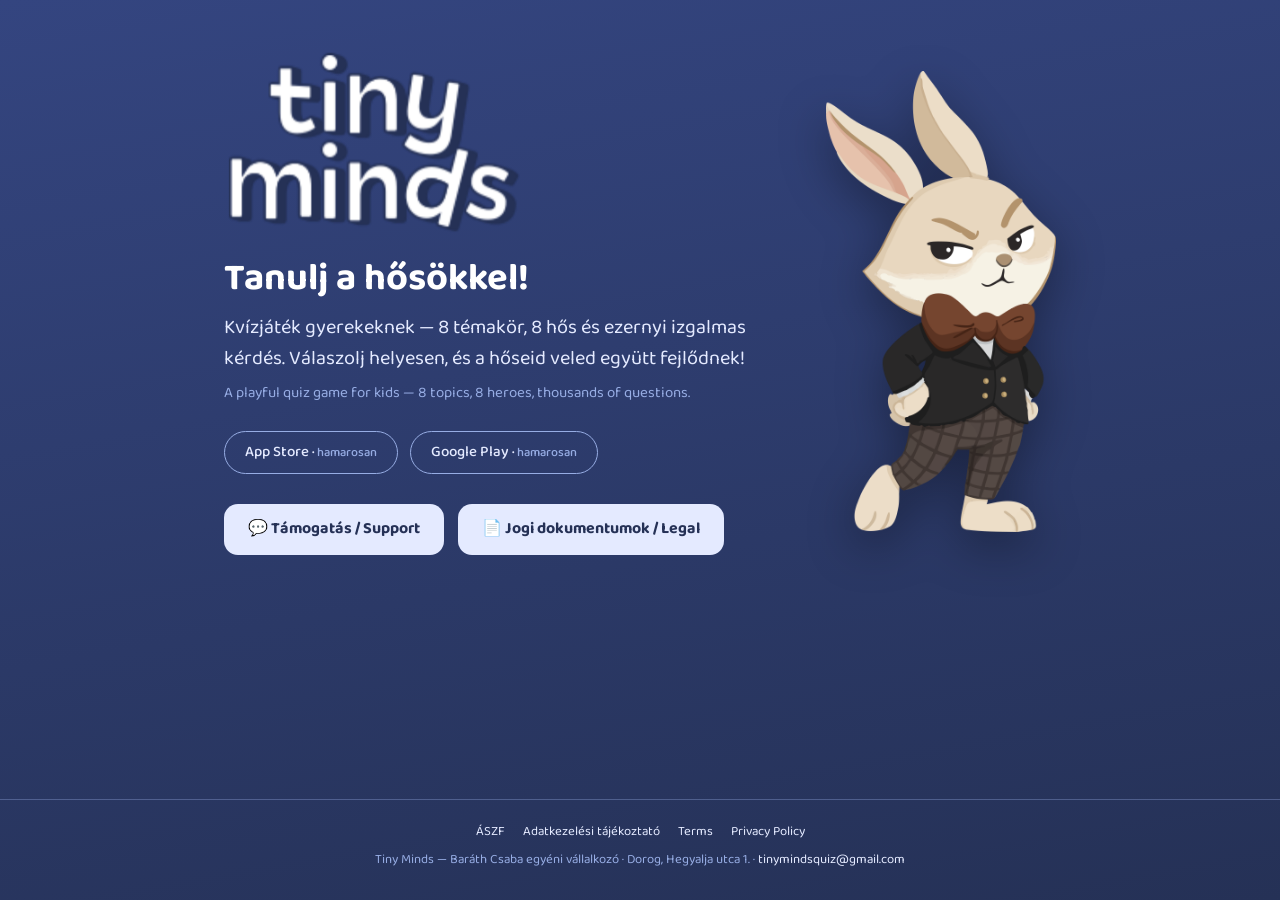
==== index.html @ 61d4f0d3 "TinyMinds public site: landing, legal documents, support page Static site for tinyminds.hu, moved ou" ====
<!DOCTYPE html>
<html lang="hu">
  <head>
    <meta charset="utf-8" />
    <meta name="viewport" content="width=device-width, initial-scale=1" />
    <title>TinyMinds Quiz — Tanulj a hősökkel!</title>
    <meta
      name="description"
      content="TinyMinds: kvízjáték gyerekeknek — 8 témakör, 8 hős, ezernyi kérdés. Hamarosan az App Store-ban és a Google Play-en."
    />
    <meta property="og:title" content="TinyMinds Quiz" />
    <meta
      property="og:description"
      content="Kvízjáték gyerekeknek — 8 témakör, 8 hős, ezernyi kérdés. Hamarosan az App Store-ban és a Google Play-en."
    />
    <meta property="og:image" content="https://tinyminds.hu/assets/hopps.png" />
    <meta property="og:url" content="https://tinyminds.hu/" />
    <link rel="icon" type="image/png" href="/assets/hopps.png" />
    <link rel="apple-touch-icon" href="/assets/hopps.png" />
    <link rel="preconnect" href="https://fonts.googleapis.com" />
    <link rel="preconnect" href="https://fonts.gstatic.com" crossorigin />
    <link
      href="https://fonts.googleapis.com/css2?family=Baloo+2:wght@500;700&display=swap"
      rel="stylesheet"
    />
    <style>
      :root {
        --navy: #344580;
        --navy-deep: #253156;
        --blue: #6189ce;
        --blue-light: #97ade4;
        --card: #e4eaff;
        --green: #4caf50;
      }
      * {
        box-sizing: border-box;
      }
      body {
        margin: 0;
        min-height: 100vh;
        background: linear-gradient(170deg, var(--navy) 0%, var(--navy-deep) 100%);
        color: #fff;
        font-family:
          'Baloo 2',
          -apple-system,
          BlinkMacSystemFont,
          'Segoe UI',
          Roboto,
          Arial,
          sans-serif;
        line-height: 1.55;
        display: flex;
        flex-direction: column;
      }
      main {
        flex: 1;
        width: 100%;
        max-width: 880px;
        margin: 0 auto;
        padding: 48px 24px 32px;
      }
      .hero {
        display: flex;
        align-items: center;
        gap: 32px;
      }
      .hero-text {
        flex: 1;
        min-width: 0;
      }
      .logo {
        width: min(300px, 70vw);
        height: auto;
        display: block;
        margin-bottom: 20px;
      }
      h1 {
        margin: 0 0 10px;
        font-size: clamp(26px, 4.5vw, 38px);
        font-weight: 700;
        line-height: 1.2;
      }
      .lead {
        margin: 0 0 8px;
        font-size: clamp(17px, 2.4vw, 20px);
        color: var(--card);
      }
      .lead-en {
        margin: 0 0 26px;
        font-size: 15px;
        color: var(--blue-light);
      }
      .badges {
        display: flex;
        flex-wrap: wrap;
        gap: 12px;
        margin-bottom: 30px;
      }
      .badge {
        border: 1.5px solid var(--blue-light);
        border-radius: 999px;
        padding: 9px 20px;
        font-size: 15px;
        font-weight: 500;
        color: var(--card);
        white-space: nowrap;
      }
      .badge small {
        color: var(--blue-light);
        font-weight: 500;
      }
      .links {
        display: flex;
        flex-wrap: wrap;
        gap: 14px;
      }
      .links a {
        background: var(--card);
        color: var(--navy-deep);
        text-decoration: none;
        font-weight: 700;
        font-size: 16px;
        padding: 13px 24px;
        border-radius: 14px;
        transition: transform 0.12s ease;
      }
      .links a:hover {
        transform: translateY(-2px);
      }
      .hero-figure {
        flex: 0 0 auto;
        width: min(230px, 32vw);
      }
      .hero-figure img {
        width: 100%;
        height: auto;
        display: block;
        filter: drop-shadow(0 14px 24px rgba(0, 0, 0, 0.35));
      }
      footer {
        border-top: 1px solid rgba(151, 173, 228, 0.35);
        padding: 22px 24px 30px;
        text-align: center;
        font-size: 13px;
        color: var(--blue-light);
      }
      footer nav {
        margin-bottom: 8px;
        display: flex;
        flex-wrap: wrap;
        justify-content: center;
        gap: 6px 18px;
      }
      footer a {
        color: var(--card);
        text-decoration: none;
      }
      footer a:hover {
        text-decoration: underline;
      }
      @media (max-width: 620px) {
        .hero {
          flex-direction: column-reverse;
          text-align: center;
        }
        .logo {
          margin-inline: auto;
        }
        .badges,
        .links {
          justify-content: center;
        }
        .hero-figure {
          width: 150px;
        }
      }
    </style>
  </head>
  <body>
    <main>
      <div class="hero">
        <div class="hero-text">
          <img class="logo" src="/assets/logo.png" alt="Tiny Minds" />
          <h1>Tanulj a hősökkel!</h1>
          <p class="lead">
            Kvízjáték gyerekeknek — 8 témakör, 8 hős és ezernyi izgalmas kérdés.
            Válaszolj helyesen, és a hőseid veled együtt fejlődnek!
          </p>
          <p class="lead-en">
            A playful quiz game for kids — 8 topics, 8 heroes, thousands of
            questions.
          </p>
          <div class="badges">
            <span class="badge">App Store · <small>hamarosan</small></span>
            <span class="badge">Google Play · <small>hamarosan</small></span>
          </div>
          <div class="links">
            <a href="/support">💬 Támogatás / Support</a>
            <a href="/legal">📄 Jogi dokumentumok / Legal</a>
          </div>
        </div>
        <div class="hero-figure">
          <img src="/assets/lord-hopps.png" alt="Lord Hopps, a történelem hőse" />
        </div>
      </div>
    </main>
    <footer>
      <nav>
        <a href="/hu/aszf">ÁSZF</a>
        <a href="/hu/adatkezelesi-tajekoztato">Adatkezelési tájékoztató</a>
        <a href="/en/terms-and-conditions">Terms</a>
        <a href="/en/privacy-policy">Privacy Policy</a>
      </nav>
      Tiny Minds — Baráth Csaba egyéni vállalkozó · Dorog, Hegyalja utca 1. ·
      <a href="mailto:tinymindsquiz@gmail.com">tinymindsquiz@gmail.com</a>
    </footer>
  </body>
</html>
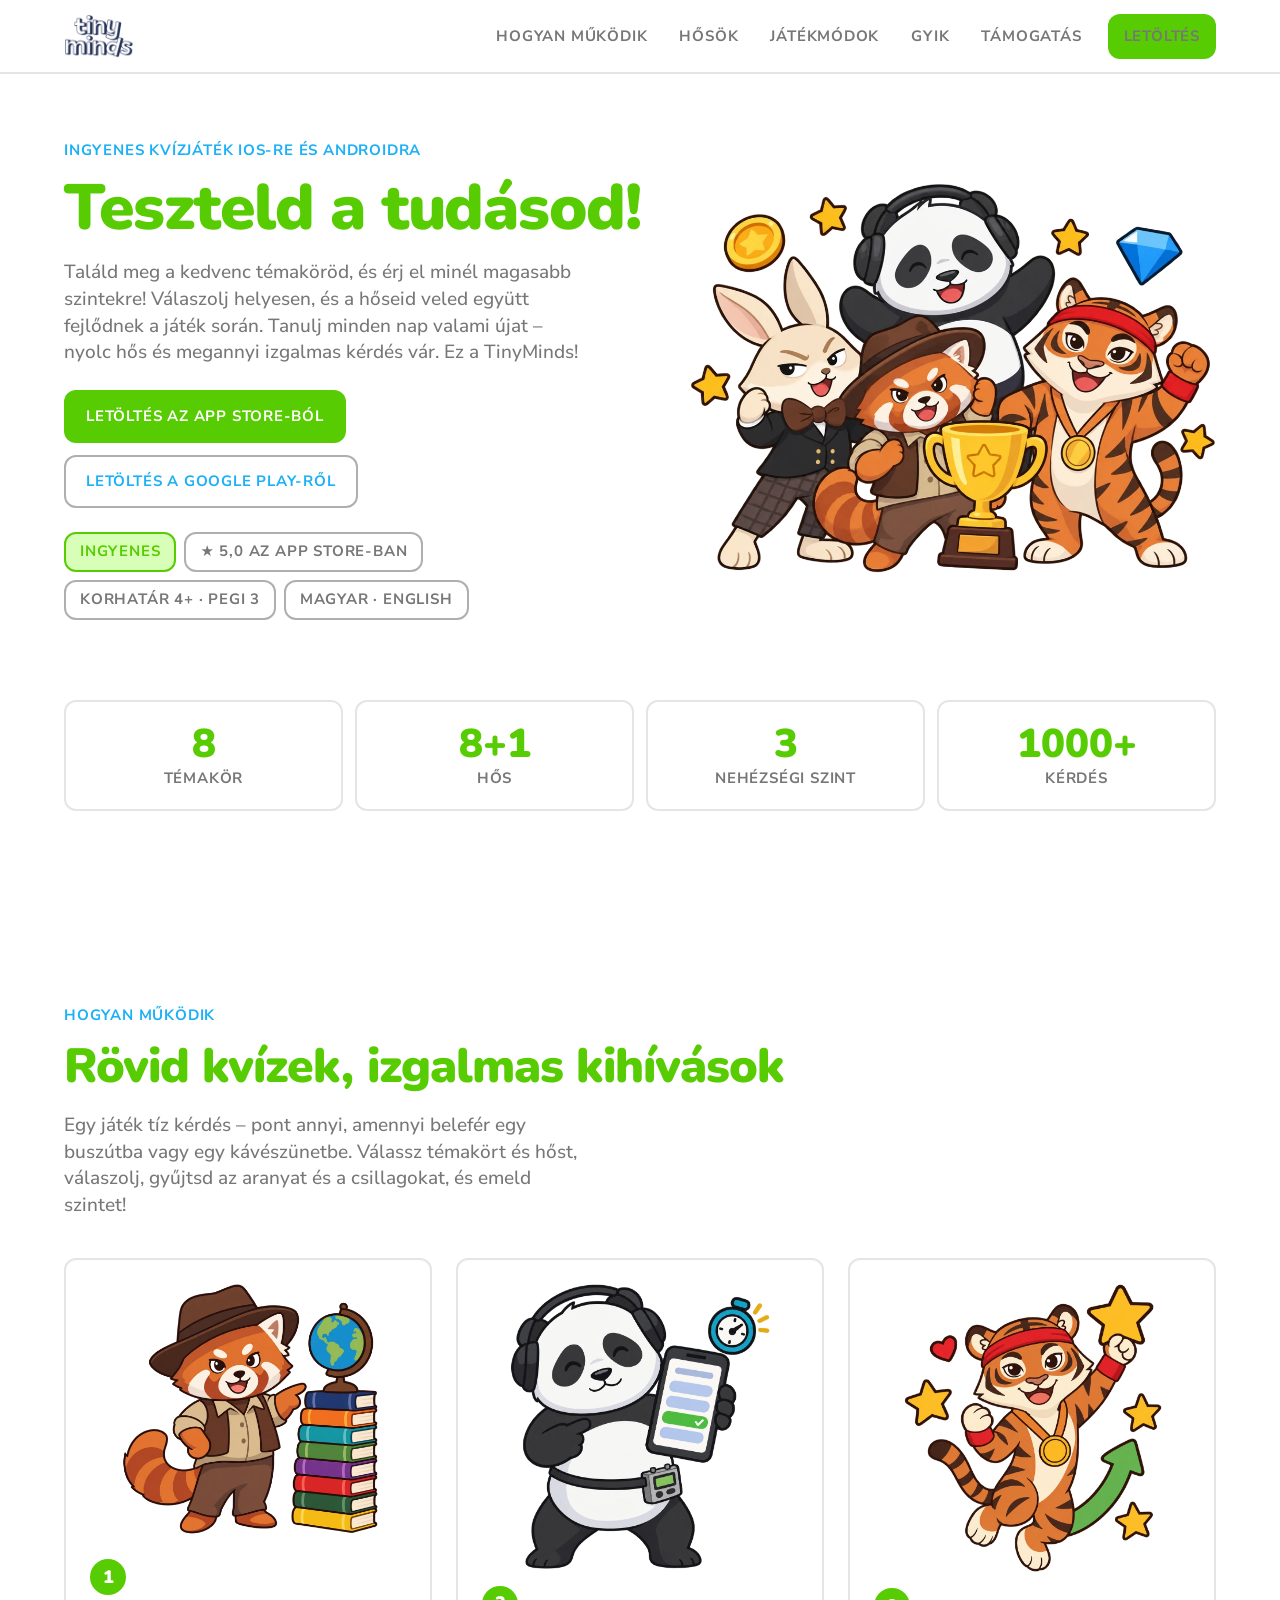
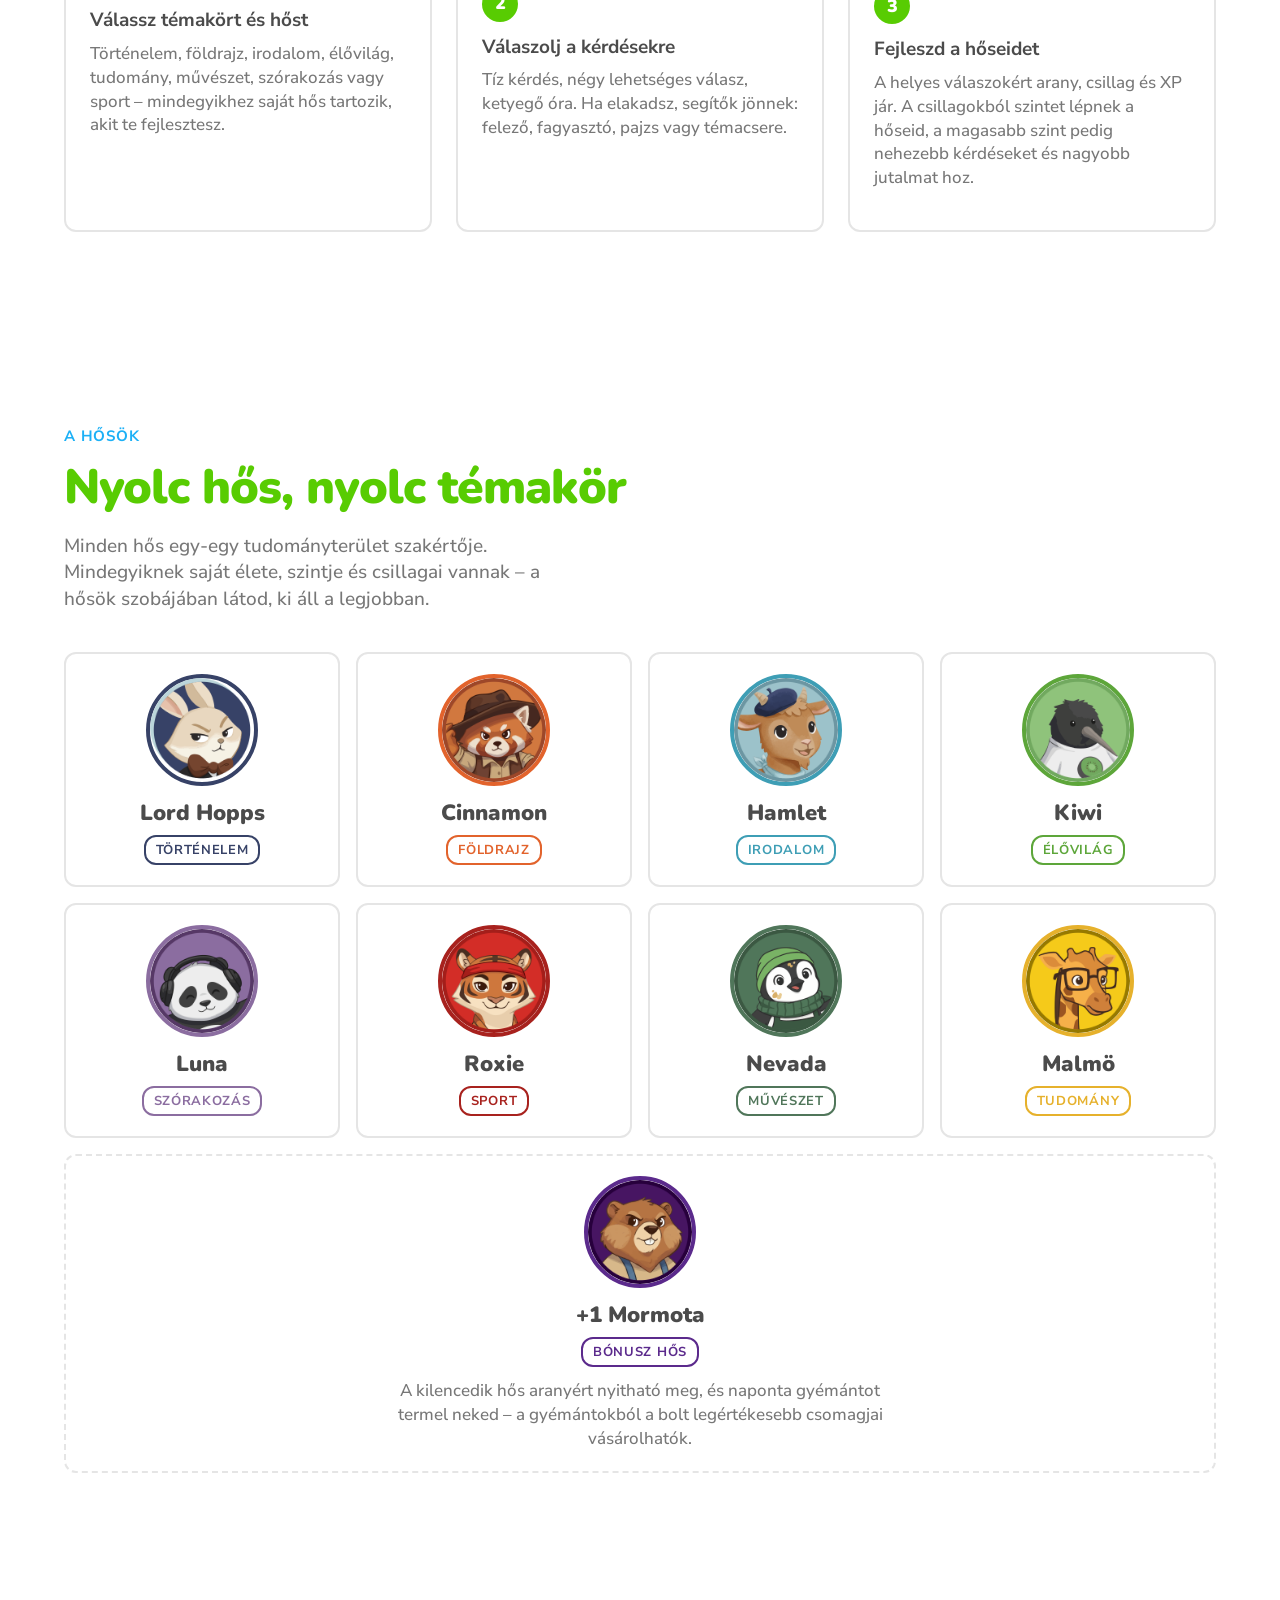
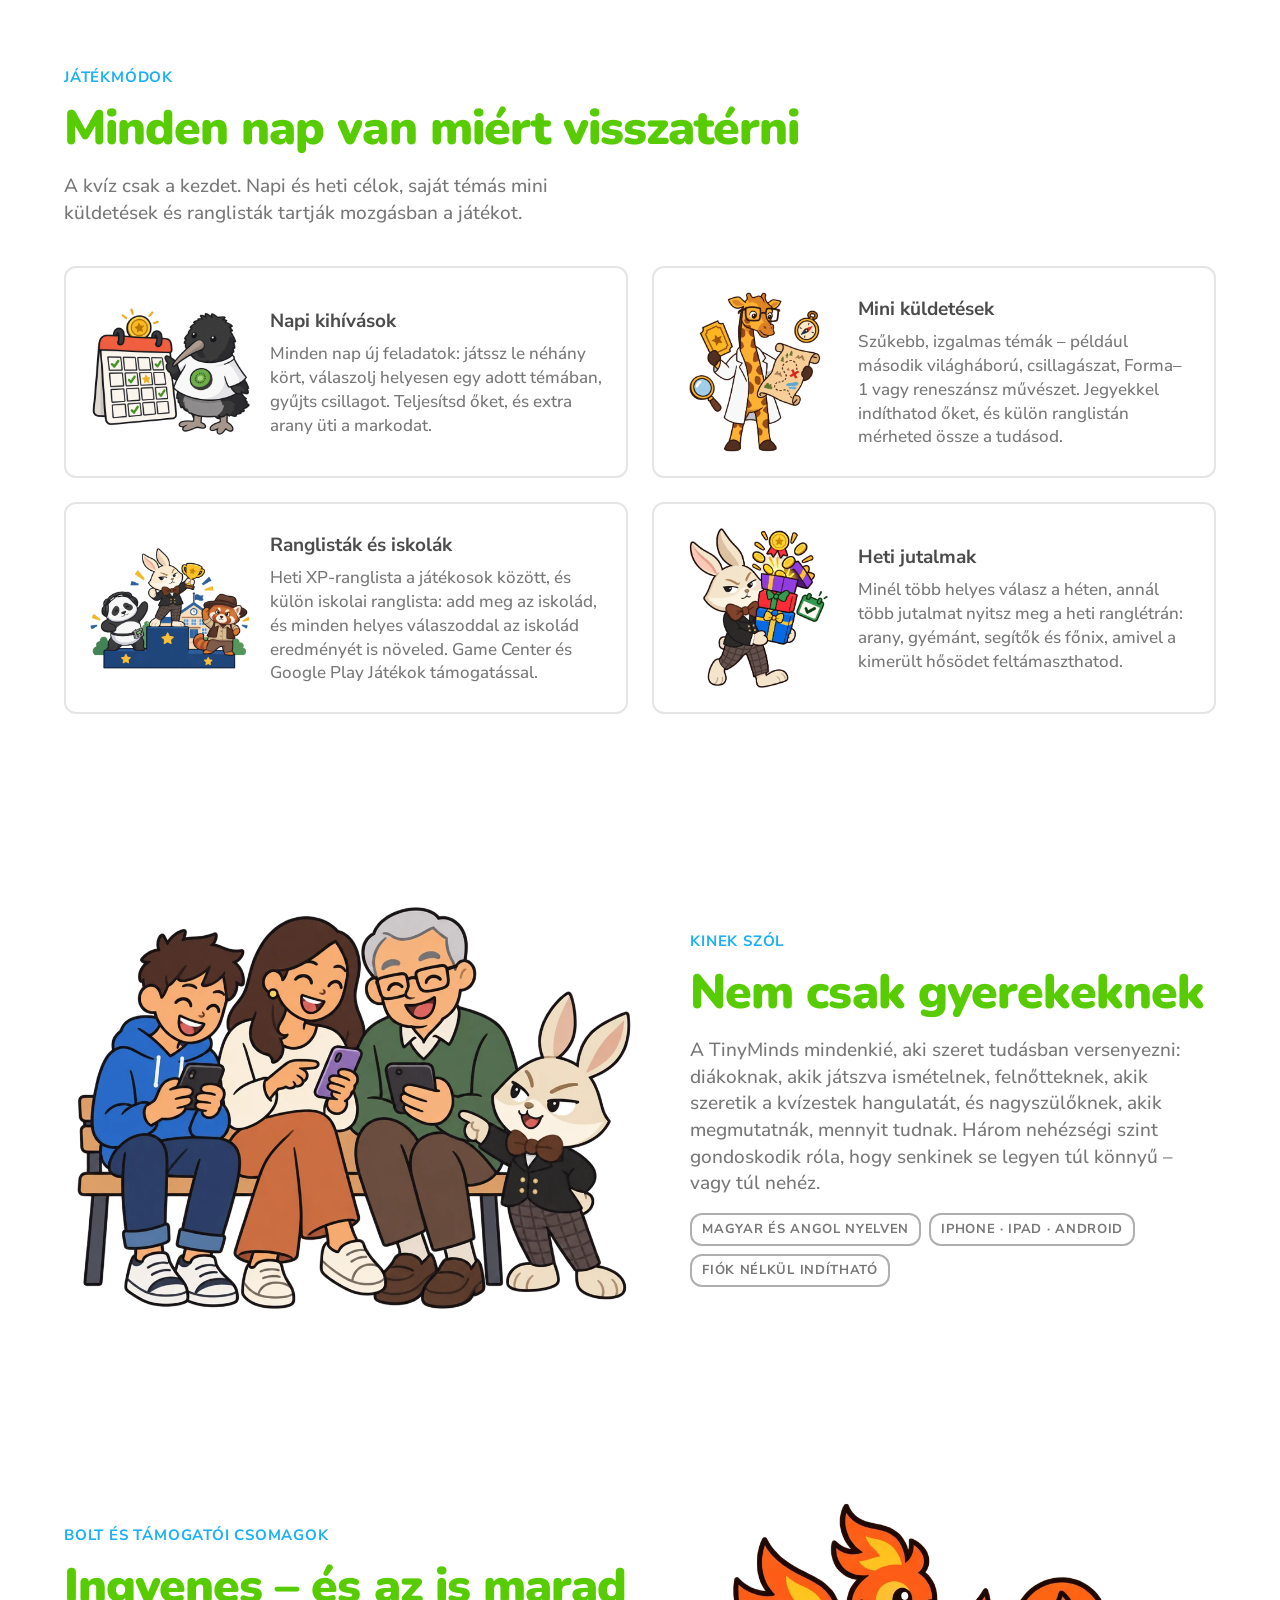
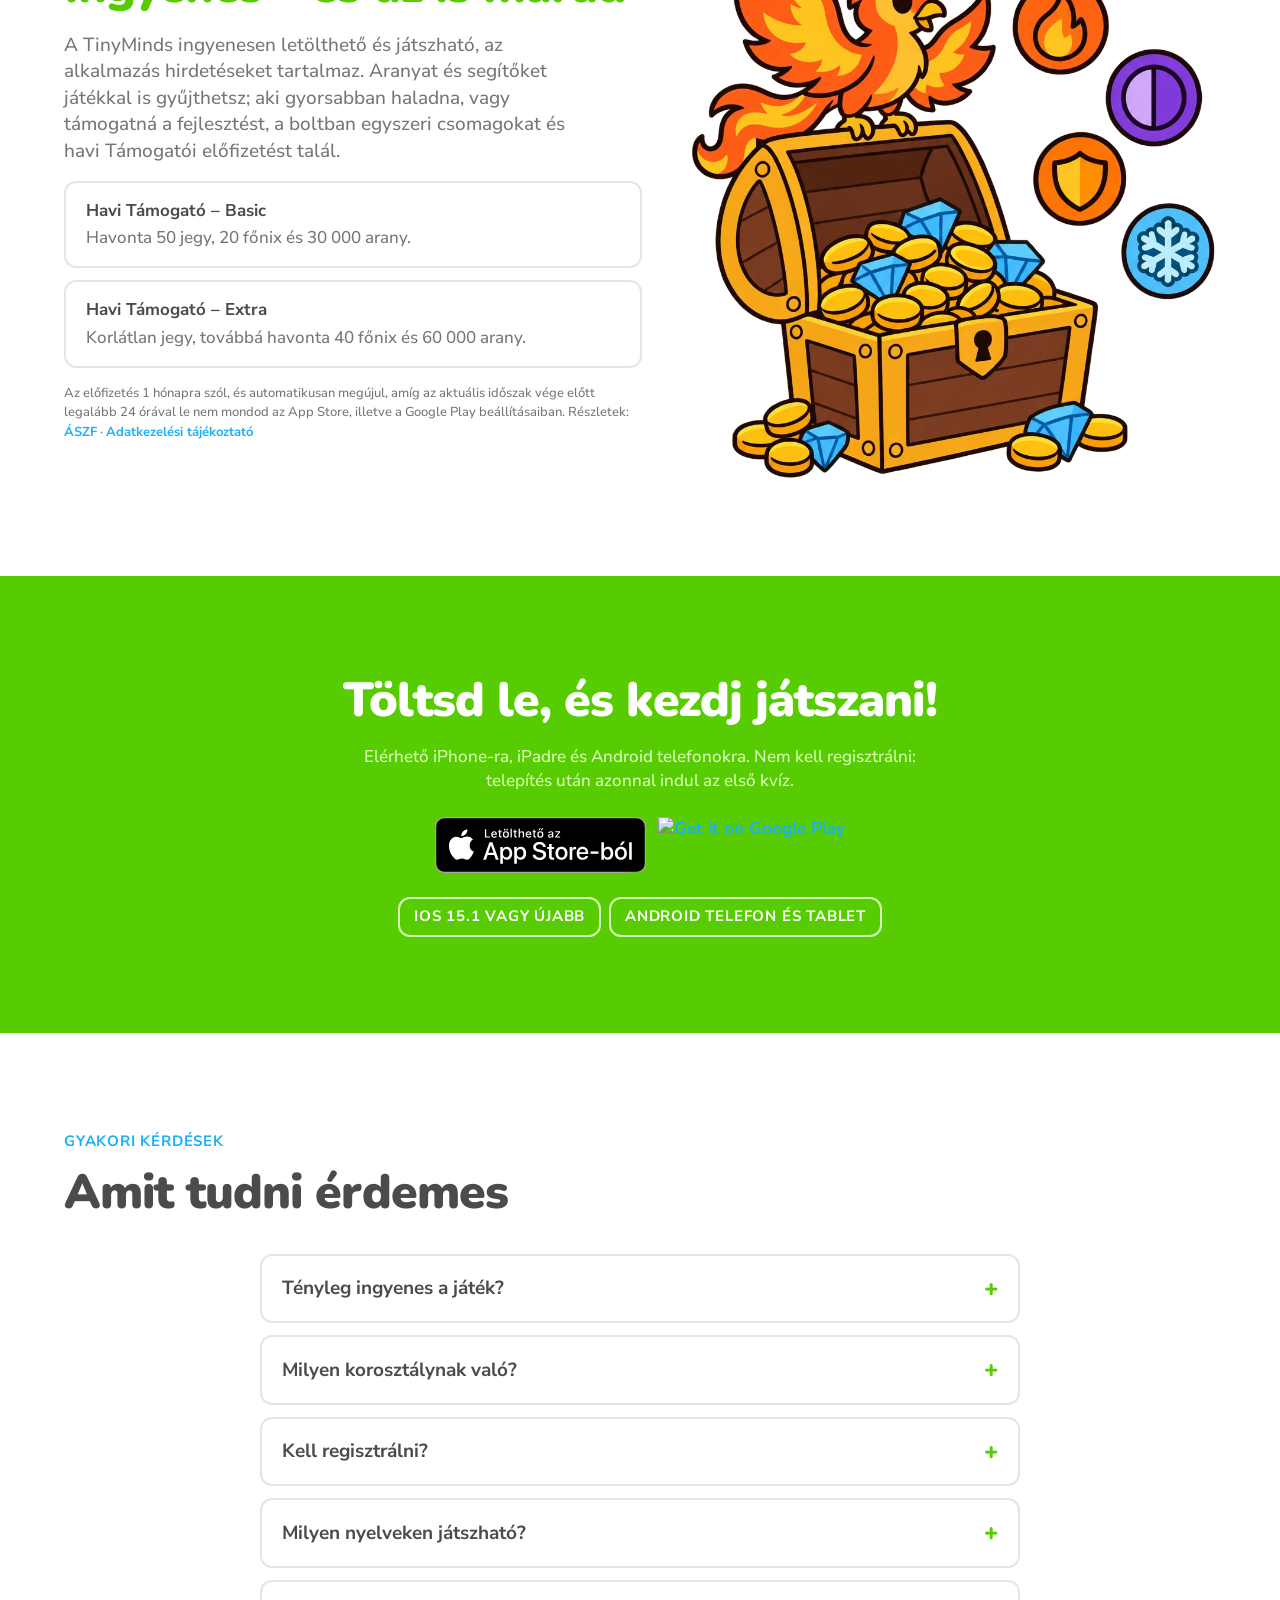
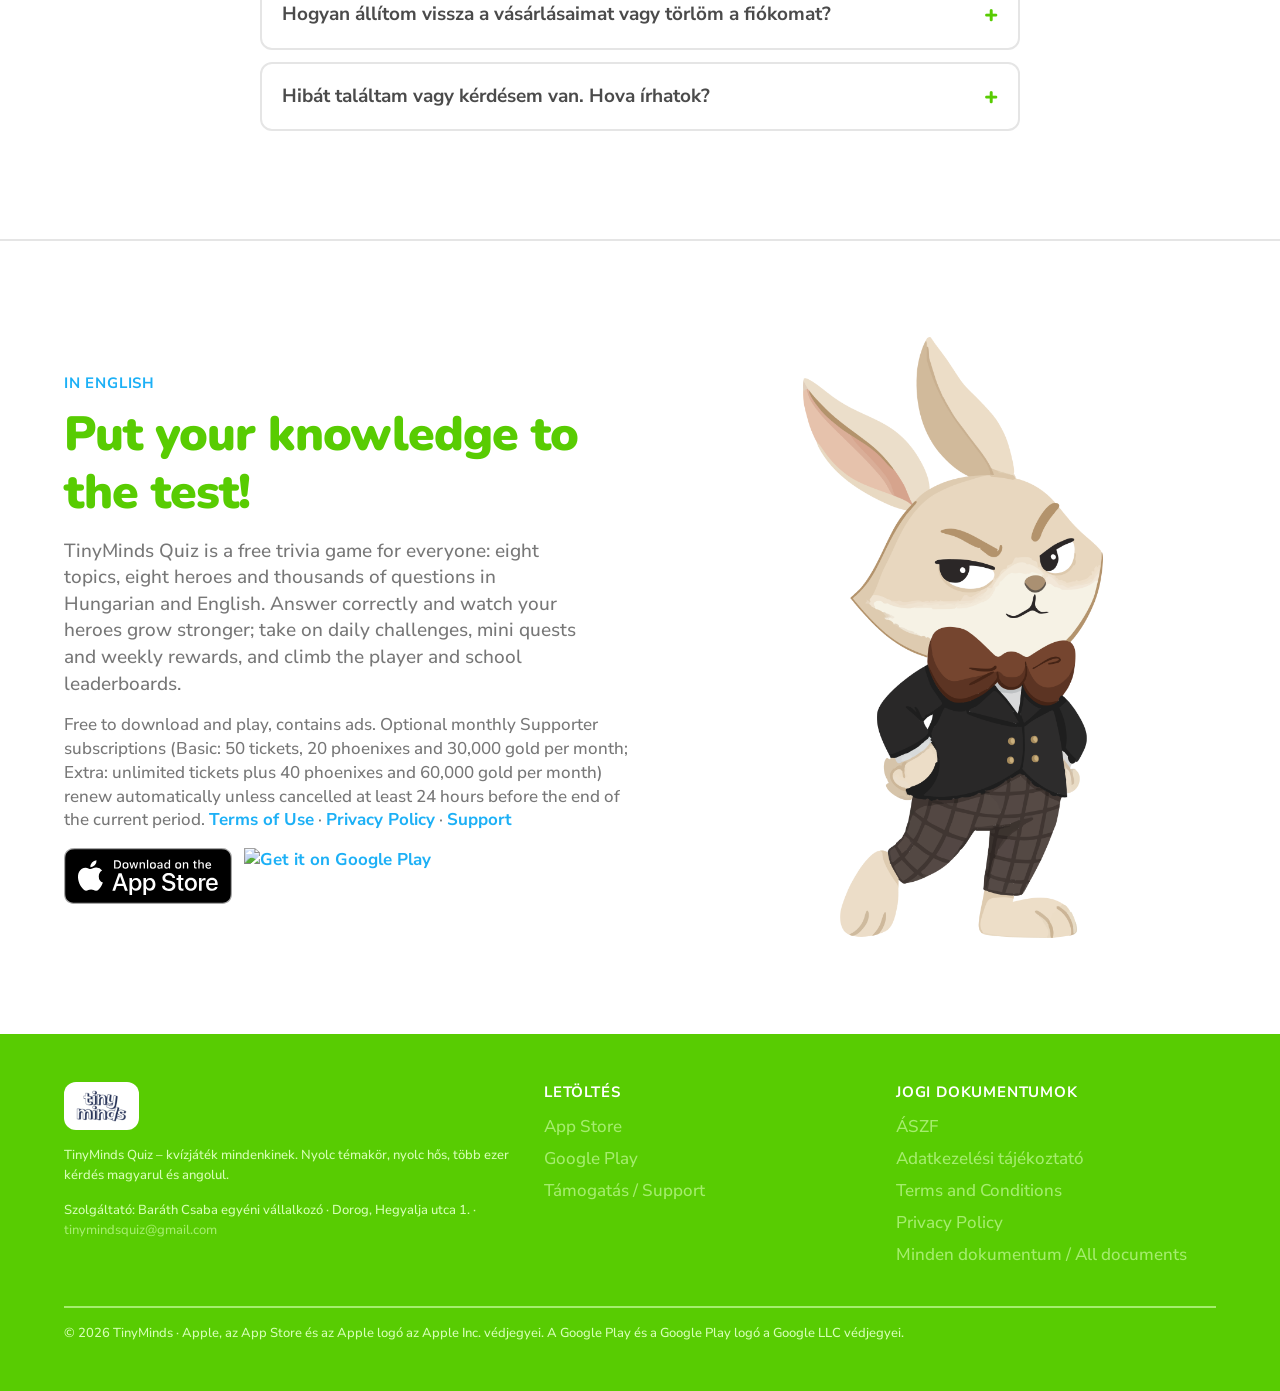
==== commit 37f2d011: "Rebuild the landing page as a full storybook-style marketing site The old page was a single dark 'co" ====
--- a/index.html
+++ b/index.html
@@ -3,216 +3,1219 @@
   <head>
     <meta charset="utf-8" />
     <meta name="viewport" content="width=device-width, initial-scale=1" />
-    <title>TinyMinds Quiz — Tanulj a hősökkel!</title>
+    <title>TinyMinds Quiz — Teszteld a tudásod! Kvízjáték 8 témakörrel és 8 hőssel</title>
     <meta
       name="description"
-      content="TinyMinds: kvízjáték gyerekeknek — 8 témakör, 8 hős, ezernyi kérdés. Hamarosan az App Store-ban és a Google Play-en."
+      content="TinyMinds Quiz: ingyenes kvízjáték mindenkinek. 8 témakör, 8 hős, több ezer kérdés, napi kihívások, mini küldetések és ranglisták. Töltsd le az App Store-ból vagy a Google Play-ről!"
     />
-    <meta property="og:title" content="TinyMinds Quiz" />
+    <link rel="canonical" href="https://tinyminds.hu/" />
+    <meta property="og:type" content="website" />
+    <meta property="og:title" content="TinyMinds Quiz — Teszteld a tudásod!" />
     <meta
       property="og:description"
-      content="Kvízjáték gyerekeknek — 8 témakör, 8 hős, ezernyi kérdés. Hamarosan az App Store-ban és a Google Play-en."
+      content="Ingyenes kvízjáték mindenkinek: 8 témakör, 8 hős, több ezer kérdés. Válaszolj helyesen, és a hőseid veled együtt fejlődnek!"
     />
-    <meta property="og:image" content="https://tinyminds.hu/assets/hopps.png" />
+    <meta property="og:image" content="https://tinyminds.hu/assets/og.png" />
     <meta property="og:url" content="https://tinyminds.hu/" />
+    <meta property="og:locale" content="hu_HU" />
+    <meta name="twitter:card" content="summary_large_image" />
+    <meta name="apple-itunes-app" content="app-id=6779207580" />
     <link rel="icon" type="image/png" href="/assets/hopps.png" />
     <link rel="apple-touch-icon" href="/assets/hopps.png" />
     <link rel="preconnect" href="https://fonts.googleapis.com" />
     <link rel="preconnect" href="https://fonts.gstatic.com" crossorigin />
     <link
-      href="https://fonts.googleapis.com/css2?family=Baloo+2:wght@500;700&display=swap"
+      href="https://fonts.googleapis.com/css2?family=Nunito:wght@800;900&family=Nunito+Sans:wght@500;700&display=swap"
       rel="stylesheet"
     />
+    <script type="application/ld+json">
+      {
+        "@context": "https://schema.org",
+        "@type": "MobileApplication",
+        "name": "TinyMinds Quiz",
+        "operatingSystem": "iOS, Android",
+        "applicationCategory": "GameApplication",
+        "applicationSubCategory": "Trivia",
+        "offers": { "@type": "Offer", "price": "0", "priceCurrency": "HUF" },
+        "inLanguage": ["hu", "en"],
+        "url": "https://tinyminds.hu/",
+        "downloadUrl": [
+          "https://apps.apple.com/hu/app/id6779207580",
+          "https://play.google.com/store/apps/details?id=hu.tinyminds.app"
+        ],
+        "author": { "@type": "Person", "name": "Baráth Csaba" }
+      }
+    </script>
     <style>
       :root {
-        --navy: #344580;
-        --navy-deep: #253156;
-        --blue: #6189ce;
-        --blue-light: #97ade4;
-        --card: #e4eaff;
-        --green: #4caf50;
-      }
+        --color-eager-green: #58cc02;
+        --color-storybook-green: #d7ffb8;
+        --color-spark-blue: #1cb0f6;
+        --color-fresh-leaf: #a5ed6e;
+        --color-night-ink: #000437;
+        --color-paper-white: #ffffff;
+        --color-charcoal: #4b4b4b;
+        --color-pencil-gray: #777777;
+        --color-faded-gray: #afafaf;
+        --color-line: #e5e5e5;
+
+        --font-display: 'Nunito', ui-sans-serif, system-ui, -apple-system, 'Segoe UI', Roboto, sans-serif;
+        --font-sans: 'Nunito Sans', ui-sans-serif, system-ui, -apple-system, 'Segoe UI', Roboto, sans-serif;
+
+        --text-caption: 13px;
+        --text-nav-label: 15px;
+        --text-body: 17px;
+        --text-subheading: 19px;
+        --text-heading-sm: 32px;
+        --text-heading: 48px;
+        --text-display: 64px;
+
+        --radius: 12px;
+        --page-max-width: 1200px;
+        --section-gap: 96px;
+      }
+
       * {
         box-sizing: border-box;
       }
+      html {
+        scroll-behavior: smooth;
+      }
       body {
         margin: 0;
-        min-height: 100vh;
-        background: linear-gradient(170deg, var(--navy) 0%, var(--navy-deep) 100%);
-        color: #fff;
-        font-family:
-          'Baloo 2',
-          -apple-system,
-          BlinkMacSystemFont,
-          'Segoe UI',
-          Roboto,
-          Arial,
-          sans-serif;
-        line-height: 1.55;
-        display: flex;
-        flex-direction: column;
-      }
-      main {
-        flex: 1;
+        background: var(--color-paper-white);
+        color: var(--color-charcoal);
+        font-family: var(--font-sans);
+        font-size: var(--text-body);
+        font-weight: 500;
+        line-height: 1.4;
+        -webkit-font-smoothing: antialiased;
+      }
+      img {
+        max-width: 100%;
+        height: auto;
+        display: block;
+      }
+      a {
+        color: var(--color-spark-blue);
+        text-decoration: none;
+        font-weight: 700;
+      }
+      a:hover {
+        text-decoration: underline;
+      }
+      p {
+        margin: 0 0 16px;
+        color: var(--color-pencil-gray);
+      }
+      .container {
         width: 100%;
-        max-width: 880px;
+        max-width: var(--page-max-width);
         margin: 0 auto;
-        padding: 48px 24px 32px;
-      }
-      .hero {
+        padding-inline: 24px;
+      }
+
+      /* ---------- Typography ---------- */
+      .display {
+        font-family: var(--font-display);
+        font-weight: 900;
+        font-size: clamp(40px, 6vw, var(--text-display));
+        line-height: 1.1;
+        letter-spacing: -0.02em;
+        color: var(--color-eager-green);
+        margin: 0 0 16px;
+      }
+      .heading {
+        font-family: var(--font-display);
+        font-weight: 900;
+        font-size: clamp(34px, 4.5vw, var(--text-heading));
+        line-height: 1.2;
+        letter-spacing: -0.02em;
+        color: var(--color-eager-green);
+        margin: 0 0 16px;
+      }
+      .heading-dark {
+        color: var(--color-charcoal);
+      }
+      .subheading {
+        font-size: var(--text-subheading);
+        font-weight: 700;
+        line-height: 1.4;
+        color: var(--color-charcoal);
+        margin: 0 0 8px;
+      }
+      .eyebrow {
+        display: inline-block;
+        font-size: var(--text-nav-label);
+        font-weight: 700;
+        letter-spacing: 0.053em;
+        text-transform: uppercase;
+        color: var(--color-spark-blue);
+        margin-bottom: 12px;
+      }
+      .lead {
+        font-size: var(--text-subheading);
+        line-height: 1.4;
+        max-width: 520px;
+      }
+
+      /* ---------- Buttons & pills ---------- */
+      .btn {
+        display: inline-flex;
+        align-items: center;
+        justify-content: center;
+        gap: 8px;
+        border-radius: var(--radius);
+        padding: 14px 20px;
+        font-family: var(--font-sans);
+        font-size: var(--text-nav-label);
+        font-weight: 700;
+        letter-spacing: 0.053em;
+        text-transform: uppercase;
+        text-decoration: none;
+        border: 2px solid transparent;
+        cursor: pointer;
+        white-space: nowrap;
+        transition: filter 0.12s ease, background-color 0.12s ease;
+      }
+      .btn:hover {
+        text-decoration: none;
+        filter: brightness(1.05);
+      }
+      .btn-primary {
+        background: var(--color-eager-green);
+        color: var(--color-paper-white);
+      }
+      .btn-outline {
+        background: transparent;
+        color: var(--color-spark-blue);
+        border-color: var(--color-faded-gray);
+      }
+      .btn-outline:hover {
+        background: #f7f7f7;
+      }
+      .pill {
+        display: inline-flex;
+        align-items: center;
+        gap: 8px;
+        border: 2px solid var(--color-faded-gray);
+        border-radius: var(--radius);
+        padding: 8px 14px;
+        font-size: var(--text-nav-label);
+        font-weight: 700;
+        letter-spacing: 0.053em;
+        text-transform: uppercase;
+        color: var(--color-pencil-gray);
+        line-height: 1.33;
+        white-space: nowrap;
+      }
+      .pill img {
+        width: 20px;
+        height: 20px;
+      }
+      .pill-green {
+        border-color: var(--color-eager-green);
+        color: var(--color-eager-green);
+        background: var(--color-storybook-green);
+      }
+
+      /* ---------- Header ---------- */
+      .site-header {
+        position: sticky;
+        top: 0;
+        z-index: 10;
+        background: var(--color-paper-white);
+        border-bottom: 2px solid var(--color-line);
+      }
+      .site-header .container {
         display: flex;
         align-items: center;
-        gap: 32px;
-      }
-      .hero-text {
-        flex: 1;
-        min-width: 0;
-      }
-      .logo {
-        width: min(300px, 70vw);
-        height: auto;
-        display: block;
-        margin-bottom: 20px;
-      }
-      h1 {
-        margin: 0 0 10px;
-        font-size: clamp(26px, 4.5vw, 38px);
+        justify-content: space-between;
+        gap: 16px;
+        min-height: 72px;
+      }
+      .brand img {
+        height: 44px;
+        width: auto;
+      }
+      .site-nav {
+        display: flex;
+        align-items: center;
+        gap: 4px;
+      }
+      .site-nav a {
+        padding: 10px 14px;
+        border-radius: var(--radius);
+        font-size: var(--text-nav-label);
         font-weight: 700;
-        line-height: 1.2;
-      }
-      .lead {
-        margin: 0 0 8px;
-        font-size: clamp(17px, 2.4vw, 20px);
-        color: var(--card);
-      }
-      .lead-en {
-        margin: 0 0 26px;
-        font-size: 15px;
-        color: var(--blue-light);
-      }
-      .badges {
+        letter-spacing: 0.053em;
+        text-transform: uppercase;
+        color: var(--color-pencil-gray);
+      }
+      .site-nav a:hover {
+        text-decoration: none;
+        background: #f2f2f2;
+        color: var(--color-charcoal);
+      }
+      .site-nav .btn {
+        margin-left: 8px;
+        padding-block: 10px;
+      }
+      .nav-toggle {
+        display: none;
+        border: 2px solid var(--color-faded-gray);
+        border-radius: var(--radius);
+        background: transparent;
+        padding: 8px 12px;
+        font: inherit;
+        font-weight: 700;
+        color: var(--color-pencil-gray);
+        cursor: pointer;
+      }
+
+      /* ---------- Sections ---------- */
+      section {
+        padding-block: var(--section-gap);
+      }
+      .split {
+        display: grid;
+        grid-template-columns: 1.1fr 1fr;
+        align-items: center;
+        gap: 48px;
+      }
+      .split.reverse > .split-art {
+        order: -1;
+      }
+      .split-art img {
+        width: 100%;
+        max-width: 560px;
+        margin-inline: auto;
+      }
+
+      /* Hero */
+      .hero {
+        padding-block: 64px 80px;
+      }
+      .hero .display {
+        max-width: 620px;
+      }
+      .hero-cta {
         display: flex;
         flex-wrap: wrap;
         gap: 12px;
-        margin-bottom: 30px;
-      }
-      .badge {
-        border: 1.5px solid var(--blue-light);
-        border-radius: 999px;
-        padding: 9px 20px;
-        font-size: 15px;
-        font-weight: 500;
-        color: var(--card);
-        white-space: nowrap;
-      }
-      .badge small {
-        color: var(--blue-light);
-        font-weight: 500;
-      }
-      .links {
+        margin: 24px 0 20px;
+      }
+      .store-badges {
         display: flex;
         flex-wrap: wrap;
-        gap: 14px;
-      }
-      .links a {
-        background: var(--card);
-        color: var(--navy-deep);
-        text-decoration: none;
-        font-weight: 700;
-        font-size: 16px;
-        padding: 13px 24px;
-        border-radius: 14px;
-        transition: transform 0.12s ease;
-      }
-      .links a:hover {
-        transform: translateY(-2px);
-      }
-      .hero-figure {
-        flex: 0 0 auto;
-        width: min(230px, 32vw);
-      }
-      .hero-figure img {
-        width: 100%;
-        height: auto;
-        display: block;
-        filter: drop-shadow(0 14px 24px rgba(0, 0, 0, 0.35));
-      }
-      footer {
-        border-top: 1px solid rgba(151, 173, 228, 0.35);
-        padding: 22px 24px 30px;
-        text-align: center;
-        font-size: 13px;
-        color: var(--blue-light);
-      }
-      footer nav {
-        margin-bottom: 8px;
+        align-items: center;
+        gap: 12px;
+      }
+      .store-badges img {
+        height: 56px;
+        width: auto;
+      }
+      .hero-facts {
         display: flex;
         flex-wrap: wrap;
+        gap: 8px;
+        margin-top: 24px;
+      }
+
+      /* Stats strip */
+      .stats {
+        padding-block: 0 var(--section-gap);
+      }
+      .stats-grid {
+        display: grid;
+        grid-template-columns: repeat(4, 1fr);
+        gap: 12px;
+      }
+      .stat {
+        border: 2px solid var(--color-line);
+        border-radius: var(--radius);
+        padding: 20px;
+        text-align: center;
+      }
+      .stat strong {
+        display: block;
+        font-family: var(--font-display);
+        font-weight: 900;
+        font-size: 40px;
+        line-height: 1.1;
+        color: var(--color-eager-green);
+      }
+      .stat span {
+        font-size: var(--text-nav-label);
+        font-weight: 700;
+        letter-spacing: 0.053em;
+        text-transform: uppercase;
+        color: var(--color-pencil-gray);
+      }
+
+      /* Steps */
+      .steps {
+        display: grid;
+        grid-template-columns: repeat(3, 1fr);
+        gap: 24px;
+        margin-top: 40px;
+      }
+      .step {
+        border: 2px solid var(--color-line);
+        border-radius: var(--radius);
+        padding: 24px;
+      }
+      .step img {
+        width: 100%;
+        max-width: 260px;
+        margin: 0 auto 16px;
+      }
+      .step-number {
+        display: inline-flex;
+        align-items: center;
         justify-content: center;
-        gap: 6px 18px;
-      }
-      footer a {
-        color: var(--card);
-        text-decoration: none;
-      }
-      footer a:hover {
-        text-decoration: underline;
-      }
-      @media (max-width: 620px) {
-        .hero {
-          flex-direction: column-reverse;
+        width: 36px;
+        height: 36px;
+        border-radius: 50%;
+        background: var(--color-eager-green);
+        color: var(--color-paper-white);
+        font-family: var(--font-display);
+        font-weight: 900;
+        font-size: 18px;
+        margin-bottom: 12px;
+      }
+
+      /* Heroes */
+      .hero-grid {
+        display: grid;
+        grid-template-columns: repeat(4, 1fr);
+        gap: 16px;
+        margin-top: 40px;
+      }
+      .hero-card {
+        border: 2px solid var(--color-line);
+        border-radius: var(--radius);
+        padding: 20px 16px;
+        text-align: center;
+      }
+      .hero-card img {
+        width: 112px;
+        height: 112px;
+        border-radius: 50%;
+        border: 4px solid var(--hero-color, var(--color-faded-gray));
+        margin: 0 auto 12px;
+      }
+      .hero-card strong {
+        display: block;
+        font-family: var(--font-display);
+        font-weight: 900;
+        font-size: 22px;
+        color: var(--color-charcoal);
+      }
+      .hero-card span {
+        display: inline-block;
+        margin-top: 6px;
+        padding: 4px 10px;
+        border-radius: var(--radius);
+        border: 2px solid var(--hero-color, var(--color-faded-gray));
+        color: var(--hero-color, var(--color-pencil-gray));
+        font-size: var(--text-caption);
+        font-weight: 700;
+        letter-spacing: 0.053em;
+        text-transform: uppercase;
+        line-height: 1.4;
+      }
+      .hero-card.bonus {
+        border-style: dashed;
+      }
+
+      /* Modes */
+      .modes {
+        display: grid;
+        grid-template-columns: repeat(2, 1fr);
+        gap: 24px;
+        margin-top: 40px;
+      }
+      .mode {
+        display: grid;
+        grid-template-columns: 160px 1fr;
+        gap: 20px;
+        align-items: center;
+        border: 2px solid var(--color-line);
+        border-radius: var(--radius);
+        padding: 24px;
+      }
+      .mode img {
+        width: 160px;
+        height: 160px;
+        object-fit: contain;
+      }
+      .mode p {
+        margin-bottom: 0;
+      }
+      .tag-row {
+        display: flex;
+        flex-wrap: wrap;
+        gap: 8px;
+        margin-top: 16px;
+      }
+      .tag-row .pill {
+        padding: 6px 10px;
+        font-size: var(--text-caption);
+      }
+
+      /* Shop / support */
+      .plan-list {
+        list-style: none;
+        margin: 16px 0 0;
+        padding: 0;
+        display: grid;
+        gap: 12px;
+      }
+      .plan-list li {
+        border: 2px solid var(--color-line);
+        border-radius: var(--radius);
+        padding: 16px 20px;
+      }
+      .plan-list strong {
+        display: block;
+        color: var(--color-charcoal);
+        margin-bottom: 4px;
+      }
+      .plan-list span {
+        color: var(--color-pencil-gray);
+      }
+      .fine-print {
+        font-size: var(--text-caption);
+        line-height: 1.5;
+        margin-top: 16px;
+      }
+
+      /* Download band */
+      .download-band {
+        background: var(--color-eager-green);
+        color: var(--color-paper-white);
+        text-align: center;
+      }
+      .download-band .heading {
+        color: var(--color-paper-white);
+      }
+      .download-band p {
+        color: var(--color-storybook-green);
+        max-width: 560px;
+        margin-inline: auto;
+      }
+      .download-band .store-badges {
+        justify-content: center;
+        margin-top: 24px;
+      }
+      .download-band .pill {
+        border-color: var(--color-storybook-green);
+        color: var(--color-paper-white);
+      }
+      .download-band .hero-facts {
+        justify-content: center;
+      }
+
+      /* FAQ */
+      .faq {
+        max-width: 760px;
+        margin: 32px auto 0;
+      }
+      details {
+        border: 2px solid var(--color-line);
+        border-radius: var(--radius);
+        padding: 0 20px;
+        margin-bottom: 12px;
+      }
+      summary {
+        cursor: pointer;
+        list-style: none;
+        padding: 16px 0;
+        font-size: var(--text-subheading);
+        font-weight: 700;
+        color: var(--color-charcoal);
+        display: flex;
+        justify-content: space-between;
+        align-items: center;
+        gap: 16px;
+      }
+      summary::-webkit-details-marker {
+        display: none;
+      }
+      summary::after {
+        content: '+';
+        font-family: var(--font-display);
+        font-weight: 900;
+        font-size: 24px;
+        color: var(--color-eager-green);
+        flex: 0 0 auto;
+      }
+      details[open] summary::after {
+        content: '–';
+      }
+      details p {
+        margin: 0 0 16px;
+      }
+
+      /* English summary */
+      .english {
+        border-top: 2px solid var(--color-line);
+      }
+
+      /* Footer */
+      .site-footer {
+        background: var(--color-eager-green);
+        color: var(--color-paper-white);
+        padding-block: 48px;
+      }
+      .footer-grid {
+        display: grid;
+        grid-template-columns: 1.4fr 1fr 1fr;
+        gap: 32px;
+      }
+      .site-footer h4 {
+        margin: 0 0 12px;
+        font-size: var(--text-nav-label);
+        font-weight: 700;
+        letter-spacing: 0.053em;
+        text-transform: uppercase;
+        color: var(--color-paper-white);
+      }
+      .site-footer ul {
+        list-style: none;
+        margin: 0;
+        padding: 0;
+      }
+      .site-footer li {
+        margin-bottom: 8px;
+      }
+      .site-footer a {
+        color: var(--color-fresh-leaf);
+        font-weight: 500;
+      }
+      .site-footer p {
+        color: var(--color-storybook-green);
+        font-size: var(--text-caption);
+        line-height: 1.5;
+      }
+      .footer-brand img {
+        height: 48px;
+        width: auto;
+        background: var(--color-paper-white);
+        border-radius: var(--radius);
+        padding: 8px 12px;
+        margin-bottom: 16px;
+      }
+      .footer-bottom {
+        margin-top: 32px;
+        padding-top: 16px;
+        border-top: 2px solid var(--color-fresh-leaf);
+        font-size: var(--text-caption);
+        color: var(--color-storybook-green);
+      }
+
+      /* ---------- Responsive ---------- */
+      @media (max-width: 960px) {
+        :root {
+          --section-gap: 72px;
+        }
+        .split,
+        .split.reverse {
+          grid-template-columns: 1fr;
+          gap: 32px;
+        }
+        .split.reverse > .split-art {
+          order: 0;
+        }
+        .split-art img {
+          max-width: 420px;
+        }
+        .stats-grid,
+        .hero-grid {
+          grid-template-columns: repeat(2, 1fr);
+        }
+        .steps,
+        .modes {
+          grid-template-columns: 1fr;
+        }
+        .footer-grid {
+          grid-template-columns: 1fr;
+        }
+        .nav-toggle {
+          display: inline-block;
+        }
+        .site-nav {
+          display: none;
+          position: absolute;
+          left: 0;
+          right: 0;
+          top: 100%;
+          flex-direction: column;
+          align-items: stretch;
+          background: var(--color-paper-white);
+          border-bottom: 2px solid var(--color-line);
+          padding: 12px 24px 20px;
+        }
+        .site-nav.open {
+          display: flex;
+        }
+        .site-nav .btn {
+          margin: 8px 0 0;
+        }
+      }
+      @media (max-width: 560px) {
+        .stats-grid,
+        .hero-grid {
+          grid-template-columns: 1fr 1fr;
+        }
+        .mode {
+          grid-template-columns: 1fr;
           text-align: center;
         }
-        .logo {
+        .mode img {
           margin-inline: auto;
         }
-        .badges,
-        .links {
+        .tag-row {
           justify-content: center;
         }
-        .hero-figure {
-          width: 150px;
+        .stat strong {
+          font-size: 32px;
+        }
+        .store-badges img {
+          height: 48px;
         }
       }
     </style>
   </head>
   <body>
+    <header class="site-header">
+      <div class="container">
+        <a class="brand" href="/" aria-label="TinyMinds Quiz kezdőlap">
+          <img src="/assets/logo.png" alt="TinyMinds" />
+        </a>
+        <button class="nav-toggle" type="button" aria-expanded="false" aria-controls="site-nav">
+          Menü
+        </button>
+        <nav class="site-nav" id="site-nav" aria-label="Fő navigáció">
+          <a href="#hogyan">Hogyan működik</a>
+          <a href="#hosok">Hősök</a>
+          <a href="#modok">Játékmódok</a>
+          <a href="#gyik">GYIK</a>
+          <a href="/support">Támogatás</a>
+          <a class="btn btn-primary" href="#letoltes">Letöltés</a>
+        </nav>
+      </div>
+    </header>
+
     <main>
-      <div class="hero">
-        <div class="hero-text">
-          <img class="logo" src="/assets/logo.png" alt="Tiny Minds" />
-          <h1>Tanulj a hősökkel!</h1>
+      <!-- Hero -->
+      <section class="hero">
+        <div class="container split">
+          <div>
+            <span class="eyebrow">Ingyenes kvízjáték iOS-re és Androidra</span>
+            <h1 class="display">Teszteld a tudásod!</h1>
+            <p class="lead">
+              Találd meg a kedvenc témaköröd, és érj el minél magasabb szintekre! Válaszolj
+              helyesen, és a hőseid veled együtt fejlődnek a játék során. Tanulj minden nap
+              valami újat – nyolc hős és megannyi izgalmas kérdés vár. Ez a TinyMinds!
+            </p>
+            <div class="hero-cta">
+              <a class="btn btn-primary" href="https://apps.apple.com/hu/app/id6779207580">
+                Letöltés az App Store-ból
+              </a>
+              <a
+                class="btn btn-outline"
+                href="https://play.google.com/store/apps/details?id=hu.tinyminds.app"
+              >
+                Letöltés a Google Play-ről
+              </a>
+            </div>
+            <div class="hero-facts">
+              <span class="pill pill-green">Ingyenes</span>
+              <span class="pill">★ 5,0 az App Store-ban</span>
+              <span class="pill">Korhatár 4+ · PEGI 3</span>
+              <span class="pill">Magyar · English</span>
+            </div>
+          </div>
+          <div class="split-art">
+            <img
+              src="/assets/illustrations/heroes-celebrate.webp"
+              alt="Lord Hopps, Luna, Cinnamon és Roxie egy aranykupa körül ünnepel"
+              width="1000"
+              height="744"
+              fetchpriority="high"
+            />
+          </div>
+        </div>
+      </section>
+
+      <!-- Stats -->
+      <section class="stats" aria-label="A játék számokban">
+        <div class="container">
+          <div class="stats-grid">
+            <div class="stat"><strong>8</strong><span>témakör</span></div>
+            <div class="stat"><strong>8+1</strong><span>hős</span></div>
+            <div class="stat"><strong>3</strong><span>nehézségi szint</span></div>
+            <div class="stat"><strong>1000+</strong><span>kérdés</span></div>
+          </div>
+        </div>
+      </section>
+
+      <!-- How it works -->
+      <section id="hogyan">
+        <div class="container">
+          <span class="eyebrow">Hogyan működik</span>
+          <h2 class="heading">Rövid kvízek, izgalmas kihívások</h2>
           <p class="lead">
-            Kvízjáték gyerekeknek — 8 témakör, 8 hős és ezernyi izgalmas kérdés.
-            Válaszolj helyesen, és a hőseid veled együtt fejlődnek!
+            Egy játék tíz kérdés – pont annyi, amennyi belefér egy buszútba vagy egy
+            kávészünetbe. Válassz témakört és hőst, válaszolj, gyűjtsd az aranyat és a
+            csillagokat, és emeld szintet!
           </p>
-          <p class="lead-en">
-            A playful quiz game for kids — 8 topics, 8 heroes, thousands of
-            questions.
+          <div class="steps">
+            <article class="step">
+              <img
+                src="/assets/illustrations/step-pick-topic.webp"
+                alt="Cinnamon egy nyolc könyvből álló kupacra mutat"
+                loading="lazy"
+              />
+              <span class="step-number">1</span>
+              <h3 class="subheading">Válassz témakört és hőst</h3>
+              <p>
+                Történelem, földrajz, irodalom, élővilág, tudomány, művészet, szórakozás vagy
+                sport – mindegyikhez saját hős tartozik, akit te fejlesztesz.
+              </p>
+            </article>
+            <article class="step">
+              <img
+                src="/assets/illustrations/step-answer.webp"
+                alt="Luna egy telefont mutat, amelyen a helyes válasz zölden világít"
+                loading="lazy"
+              />
+              <span class="step-number">2</span>
+              <h3 class="subheading">Válaszolj a kérdésekre</h3>
+              <p>
+                Tíz kérdés, négy lehetséges válasz, ketyegő óra. Ha elakadsz, segítők jönnek:
+                felező, fagyasztó, pajzs vagy témacsere.
+              </p>
+            </article>
+            <article class="step">
+              <img
+                src="/assets/illustrations/step-level-up.webp"
+                alt="Roxie ugrik egy aranycsillaggal, mellette felfelé mutató zöld nyíl"
+                loading="lazy"
+              />
+              <span class="step-number">3</span>
+              <h3 class="subheading">Fejleszd a hőseidet</h3>
+              <p>
+                A helyes válaszokért arany, csillag és XP jár. A csillagokból szintet lépnek a
+                hőseid, a magasabb szint pedig nehezebb kérdéseket és nagyobb jutalmat hoz.
+              </p>
+            </article>
+          </div>
+        </div>
+      </section>
+
+      <!-- Heroes -->
+      <section id="hosok">
+        <div class="container">
+          <span class="eyebrow">A hősök</span>
+          <h2 class="heading">Nyolc hős, nyolc témakör</h2>
+          <p class="lead">
+            Minden hős egy-egy tudományterület szakértője. Mindegyiknek saját élete, szintje és
+            csillagai vannak – a hősök szobájában látod, ki áll a legjobban.
           </p>
-          <div class="badges">
-            <span class="badge">App Store · <small>hamarosan</small></span>
-            <span class="badge">Google Play · <small>hamarosan</small></span>
-          </div>
-          <div class="links">
-            <a href="/support">💬 Támogatás / Support</a>
-            <a href="/legal">📄 Jogi dokumentumok / Legal</a>
+          <div class="hero-grid">
+            <article class="hero-card" style="--hero-color: #374267">
+              <img src="/assets/heroes/lord-hopps-portrait.png" alt="Lord Hopps, a nyúl" loading="lazy" />
+              <strong>Lord Hopps</strong>
+              <span>Történelem</span>
+            </article>
+            <article class="hero-card" style="--hero-color: #e2632c">
+              <img src="/assets/heroes/cinnamon-portrait.png" alt="Cinnamon, a vörös panda" loading="lazy" />
+              <strong>Cinnamon</strong>
+              <span>Földrajz</span>
+            </article>
+            <article class="hero-card" style="--hero-color: #3e9eb5">
+              <img src="/assets/heroes/hamlet-portrait.png" alt="Hamlet, a kecske" loading="lazy" />
+              <strong>Hamlet</strong>
+              <span>Irodalom</span>
+            </article>
+            <article class="hero-card" style="--hero-color: #5da63a">
+              <img src="/assets/heroes/kiwi-portrait.png" alt="Kiwi, a kivimadár" loading="lazy" />
+              <strong>Kiwi</strong>
+              <span>Élővilág</span>
+            </article>
+            <article class="hero-card" style="--hero-color: #8b6da0">
+              <img src="/assets/heroes/luna-portrait.png" alt="Luna, a panda" loading="lazy" />
+              <strong>Luna</strong>
+              <span>Szórakozás</span>
+            </article>
+            <article class="hero-card" style="--hero-color: #a8221e">
+              <img src="/assets/heroes/roxie-portrait.png" alt="Roxie, a tigris" loading="lazy" />
+              <strong>Roxie</strong>
+              <span>Sport</span>
+            </article>
+            <article class="hero-card" style="--hero-color: #50765a">
+              <img src="/assets/heroes/nevada-portrait.png" alt="Nevada, a pingvin" loading="lazy" />
+              <strong>Nevada</strong>
+              <span>Művészet</span>
+            </article>
+            <article class="hero-card" style="--hero-color: #e6b12c">
+              <img src="/assets/heroes/malmo-portrait.png" alt="Malmö, a zsiráf" loading="lazy" />
+              <strong>Malmö</strong>
+              <span>Tudomány</span>
+            </article>
+          </div>
+          <div class="hero-grid" style="margin-top: 16px; grid-template-columns: 1fr">
+            <article class="hero-card bonus" style="--hero-color: #5b2a8c">
+              <img src="/assets/heroes/mormota-portrait.png" alt="Mormota, a bónusz hős" loading="lazy" />
+              <strong>+1 Mormota</strong>
+              <span>Bónusz hős</span>
+              <p style="margin: 12px auto 0; max-width: 520px">
+                A kilencedik hős aranyért nyitható meg, és naponta gyémántot termel neked – a
+                gyémántokból a bolt legértékesebb csomagjai vásárolhatók.
+              </p>
+            </article>
           </div>
         </div>
-        <div class="hero-figure">
-          <img src="/assets/lord-hopps.png" alt="Lord Hopps, a történelem hőse" />
+      </section>
+
+      <!-- Game modes -->
+      <section id="modok">
+        <div class="container">
+          <span class="eyebrow">Játékmódok</span>
+          <h2 class="heading">Minden nap van miért visszatérni</h2>
+          <p class="lead">
+            A kvíz csak a kezdet. Napi és heti célok, saját témás mini küldetések és ranglisták
+            tartják mozgásban a játékot.
+          </p>
+          <div class="modes">
+            <article class="mode">
+              <img
+                src="/assets/illustrations/mode-daily-challenges.webp"
+                alt="Kiwi egy naptár mellett, amelyen zöld pipák és egy aranycsillag látható"
+                loading="lazy"
+              />
+              <div>
+                <h3 class="subheading">Napi kihívások</h3>
+                <p>
+                  Minden nap új feladatok: játssz le néhány kört, válaszolj helyesen egy adott
+                  témában, gyűjts csillagot. Teljesítsd őket, és extra arany üti a markodat.
+                </p>
+              </div>
+            </article>
+            <article class="mode">
+              <img
+                src="/assets/illustrations/mode-mini-quests.webp"
+                alt="Malmö egy jeggyel és egy kincses térképpel"
+                loading="lazy"
+              />
+              <div>
+                <h3 class="subheading">Mini küldetések</h3>
+                <p>
+                  Szűkebb, izgalmas témák – például második világháború, csillagászat, Forma–1
+                  vagy reneszánsz művészet. Jegyekkel indíthatod őket, és külön ranglistán mérheted
+                  össze a tudásod.
+                </p>
+              </div>
+            </article>
+            <article class="mode">
+              <img
+                src="/assets/illustrations/mode-leaderboard.webp"
+                alt="Lord Hopps, Luna és Cinnamon egy dobogón, mögöttük iskolaépület"
+                loading="lazy"
+              />
+              <div>
+                <h3 class="subheading">Ranglisták és iskolák</h3>
+                <p>
+                  Heti XP-ranglista a játékosok között, és külön iskolai ranglista: add meg az
+                  iskolád, és minden helyes válaszoddal az iskolád eredményét is növeled.
+                  Game Center és Google Play Játékok támogatással.
+                </p>
+              </div>
+            </article>
+            <article class="mode">
+              <img
+                src="/assets/illustrations/mode-weekly-rewards.webp"
+                alt="Lord Hopps ajándékdobozokat cipel, a felsőből aranyérem és érmék esnek ki"
+                loading="lazy"
+              />
+              <div>
+                <h3 class="subheading">Heti jutalmak</h3>
+                <p>
+                  Minél több helyes válasz a héten, annál több jutalmat nyitsz meg a heti
+                  ranglétrán: arany, gyémánt, segítők és főnix, amivel a kimerült hősödet
+                  feltámaszthatod.
+                </p>
+              </div>
+            </article>
+          </div>
+        </div>
+      </section>
+
+      <!-- For everyone -->
+      <section>
+        <div class="container split reverse">
+          <div>
+            <span class="eyebrow">Kinek szól</span>
+            <h2 class="heading">Nem csak gyerekeknek</h2>
+            <p class="lead">
+              A TinyMinds mindenkié, aki szeret tudásban versenyezni: diákoknak, akik játszva
+              ismételnek, felnőtteknek, akik szeretik a kvízestek hangulatát, és nagyszülőknek,
+              akik megmutatnák, mennyit tudnak. Három nehézségi szint gondoskodik róla, hogy
+              senkinek se legyen túl könnyű – vagy túl nehéz.
+            </p>
+            <div class="tag-row">
+              <span class="pill">Magyar és angol nyelven</span>
+              <span class="pill">iPhone · iPad · Android</span>
+              <span class="pill">Fiók nélkül indítható</span>
+            </div>
+          </div>
+          <div class="split-art">
+            <img
+              src="/assets/illustrations/for-everyone.webp"
+              alt="Egy tinédzser, egy fiatal nő és egy nagypapa kvízezik a telefonján, mellettük Lord Hopps"
+              loading="lazy"
+              width="1000"
+              height="720"
+            />
+          </div>
+        </div>
+      </section>
+
+      <!-- Shop & support -->
+      <section id="bolt">
+        <div class="container split">
+          <div>
+            <span class="eyebrow">Bolt és támogatói csomagok</span>
+            <h2 class="heading">Ingyenes – és az is marad</h2>
+            <p class="lead">
+              A TinyMinds ingyenesen letölthető és játszható, az alkalmazás hirdetéseket
+              tartalmaz. Aranyat és segítőket játékkal is gyűjthetsz; aki gyorsabban haladna,
+              vagy támogatná a fejlesztést, a boltban egyszeri csomagokat és havi Támogatói
+              előfizetést talál.
+            </p>
+            <ul class="plan-list">
+              <li>
+                <strong>Havi Támogató – Basic</strong>
+                <span>Havonta 50 jegy, 20 főnix és 30 000 arany.</span>
+              </li>
+              <li>
+                <strong>Havi Támogató – Extra</strong>
+                <span>Korlátlan jegy, továbbá havonta 40 főnix és 60 000 arany.</span>
+              </li>
+            </ul>
+            <p class="fine-print">
+              Az előfizetés 1 hónapra szól, és automatikusan megújul, amíg az aktuális időszak
+              vége előtt legalább 24 órával le nem mondod az App Store, illetve a Google Play
+              beállításaiban. Részletek:
+              <a href="/hu/aszf">ÁSZF</a> ·
+              <a href="/hu/adatkezelesi-tajekoztato">Adatkezelési tájékoztató</a>
+            </p>
+          </div>
+          <div class="split-art">
+            <img
+              src="/assets/illustrations/shop-chest.webp"
+              alt="Aranyérmékkel és gyémántokkal teli kincsesláda, tetején egy főnix, mellette a segítők ikonjai"
+              loading="lazy"
+              width="890"
+              height="979"
+            />
+          </div>
+        </div>
+      </section>
+
+      <!-- Download band -->
+      <section class="download-band" id="letoltes">
+        <div class="container">
+          <h2 class="heading">Töltsd le, és kezdj játszani!</h2>
+          <p>
+            Elérhető iPhone-ra, iPadre és Android telefonokra. Nem kell regisztrálni: telepítés
+            után azonnal indul az első kvíz.
+          </p>
+          <div class="store-badges">
+            <a href="https://apps.apple.com/hu/app/id6779207580" aria-label="Letöltés az App Store-ból">
+              <img src="/assets/badge-app-store-hu.svg" alt="Letöltés az App Store-ból" height="56" />
+            </a>
+            <a
+              href="https://play.google.com/store/apps/details?id=hu.tinyminds.app"
+              aria-label="Letöltés a Google Play-ről"
+            >
+              <img src="/assets/badge-google-play-en.png" alt="Get it on Google Play" height="56" />
+            </a>
+          </div>
+          <div class="hero-facts">
+            <span class="pill">iOS 15.1 vagy újabb</span>
+            <span class="pill">Android telefon és tablet</span>
+          </div>
+        </div>
+      </section>
+
+      <!-- FAQ -->
+      <section id="gyik">
+        <div class="container">
+          <span class="eyebrow">Gyakori kérdések</span>
+          <h2 class="heading heading-dark">Amit tudni érdemes</h2>
+          <div class="faq">
+            <details>
+              <summary>Tényleg ingyenes a játék?</summary>
+              <p>
+                Igen. A TinyMinds ingyenesen letölthető és a teljes játék végigjátszható
+                vásárlás nélkül. Az alkalmazás hirdetéseket tartalmaz, és önként megnézhető
+                jutalmazott videókért extra aranyat, jegyet vagy főnixet kapsz. A támogatói
+                csomagok és előfizetések választhatók, nem kötelezőek.
+              </p>
+            </details>
+            <details>
+              <summary>Milyen korosztálynak való?</summary>
+              <p>
+                Mindenkinek. Az áruházi besorolás 4+ (App Store), illetve PEGI 3 (Google Play), a
+                kérdések három nehézségi szinten érkeznek, így a kisiskolástól a nagyszülőig
+                mindenki megtalálja a magának valót.
+              </p>
+            </details>
+            <details>
+              <summary>Kell regisztrálni?</summary>
+              <p>
+                Nem. Az első indításkor csak egy játékosnevet és opcionálisan egy iskolát adsz
+                meg. A haladásod az eszközödhöz, illetve a Game Center / Google Play Játékok
+                fiókodhoz kötve marad meg, így újratelepítés után is visszatölthető.
+              </p>
+            </details>
+            <details>
+              <summary>Milyen nyelveken játszható?</summary>
+              <p>
+                Magyarul és angolul. A nyelvet az első indításkor választod ki, és a
+                beállításokban bármikor átválthatod – a kérdések mindkét nyelven elérhetők.
+              </p>
+            </details>
+            <details>
+              <summary>Hogyan állítom vissza a vásárlásaimat vagy törlöm a fiókomat?</summary>
+              <p>
+                Mindkettő az alkalmazásban, a Beállítások képernyőn érhető el: „Vásárlások
+                visszaállítása”, illetve „Fiók törlése”. A fiók törlésével minden hozzá tartozó
+                adat végleg törlődik. További segítség a
+                <a href="/support">támogatás oldalon</a>.
+              </p>
+            </details>
+            <details>
+              <summary>Hibát találtam vagy kérdésem van. Hova írhatok?</summary>
+              <p>
+                Írj nekünk a
+                <a href="mailto:tinymindsquiz@gmail.com">tinymindsquiz@gmail.com</a> címre, és
+                igyekszünk mielőbb válaszolni.
+              </p>
+            </details>
+          </div>
+        </div>
+      </section>
+
+      <!-- English summary -->
+      <section class="english" lang="en">
+        <div class="container split">
+          <div>
+            <span class="eyebrow">In English</span>
+            <h2 class="heading">Put your knowledge to the test!</h2>
+            <p class="lead">
+              TinyMinds Quiz is a free trivia game for everyone: eight topics, eight heroes and
+              thousands of questions in Hungarian and English. Answer correctly and watch your
+              heroes grow stronger; take on daily challenges, mini quests and weekly rewards, and
+              climb the player and school leaderboards.
+            </p>
+            <p>
+              Free to download and play, contains ads. Optional monthly Supporter subscriptions
+              (Basic: 50 tickets, 20 phoenixes and 30,000 gold per month; Extra: unlimited
+              tickets plus 40 phoenixes and 60,000 gold per month) renew automatically unless
+              cancelled at least 24 hours before the end of the current period.
+              <a href="/en/terms-and-conditions">Terms of Use</a> ·
+              <a href="/en/privacy-policy">Privacy Policy</a> ·
+              <a href="/support">Support</a>
+            </p>
+            <div class="store-badges">
+              <a href="https://apps.apple.com/app/id6779207580" aria-label="Download on the App Store">
+                <img src="/assets/badge-app-store-en.svg" alt="Download on the App Store" height="48" />
+              </a>
+              <a
+                href="https://play.google.com/store/apps/details?id=hu.tinyminds.app&hl=en"
+                aria-label="Get it on Google Play"
+              >
+                <img src="/assets/badge-google-play-en.png" alt="Get it on Google Play" height="48" />
+              </a>
+            </div>
+          </div>
+          <div class="split-art">
+            <img
+              src="/assets/heroes/lord-hopps-standing.png"
+              alt="Lord Hopps, the history hero"
+              loading="lazy"
+              width="512"
+              height="1026"
+              style="max-width: 300px"
+            />
+          </div>
+        </div>
+      </section>
+    </main>
+
+    <footer class="site-footer">
+      <div class="container">
+        <div class="footer-grid">
+          <div class="footer-brand">
+            <img src="/assets/logo.png" alt="TinyMinds" />
+            <p>
+              TinyMinds Quiz – kvízjáték mindenkinek. Nyolc témakör, nyolc hős, több ezer kérdés
+              magyarul és angolul.
+            </p>
+            <p>
+              Szolgáltató: Baráth Csaba egyéni vállalkozó · Dorog, Hegyalja utca 1. ·
+              <a href="mailto:tinymindsquiz@gmail.com">tinymindsquiz@gmail.com</a>
+            </p>
+          </div>
+          <div>
+            <h4>Letöltés</h4>
+            <ul>
+              <li><a href="https://apps.apple.com/hu/app/id6779207580">App Store</a></li>
+              <li>
+                <a href="https://play.google.com/store/apps/details?id=hu.tinyminds.app">Google Play</a>
+              </li>
+              <li><a href="/support">Támogatás / Support</a></li>
+            </ul>
+          </div>
+          <div>
+            <h4>Jogi dokumentumok</h4>
+            <ul>
+              <li><a href="/hu/aszf">ÁSZF</a></li>
+              <li><a href="/hu/adatkezelesi-tajekoztato">Adatkezelési tájékoztató</a></li>
+              <li><a href="/en/terms-and-conditions">Terms and Conditions</a></li>
+              <li><a href="/en/privacy-policy">Privacy Policy</a></li>
+              <li><a href="/legal">Minden dokumentum / All documents</a></li>
+            </ul>
+          </div>
+        </div>
+        <div class="footer-bottom">
+          © <span id="year">2026</span> TinyMinds · Apple, az App Store és az Apple logó az Apple
+          Inc. védjegyei. A Google Play és a Google Play logó a Google LLC védjegyei.
         </div>
       </div>
-    </main>
-    <footer>
-      <nav>
-        <a href="/hu/aszf">ÁSZF</a>
-        <a href="/hu/adatkezelesi-tajekoztato">Adatkezelési tájékoztató</a>
-        <a href="/en/terms-and-conditions">Terms</a>
-        <a href="/en/privacy-policy">Privacy Policy</a>
-      </nav>
-      Tiny Minds — Baráth Csaba egyéni vállalkozó · Dorog, Hegyalja utca 1. ·
-      <a href="mailto:tinymindsquiz@gmail.com">tinymindsquiz@gmail.com</a>
     </footer>
+
+    <script>
+      (function () {
+        var toggle = document.querySelector('.nav-toggle');
+        var nav = document.getElementById('site-nav');
+        toggle.addEventListener('click', function () {
+          var open = nav.classList.toggle('open');
+          toggle.setAttribute('aria-expanded', open ? 'true' : 'false');
+        });
+        nav.addEventListener('click', function (event) {
+          if (event.target.tagName === 'A') {
+            nav.classList.remove('open');
+            toggle.setAttribute('aria-expanded', 'false');
+          }
+        });
+        document.getElementById('year').textContent = String(new Date().getFullYear());
+      })();
+    </script>
   </body>
 </html>
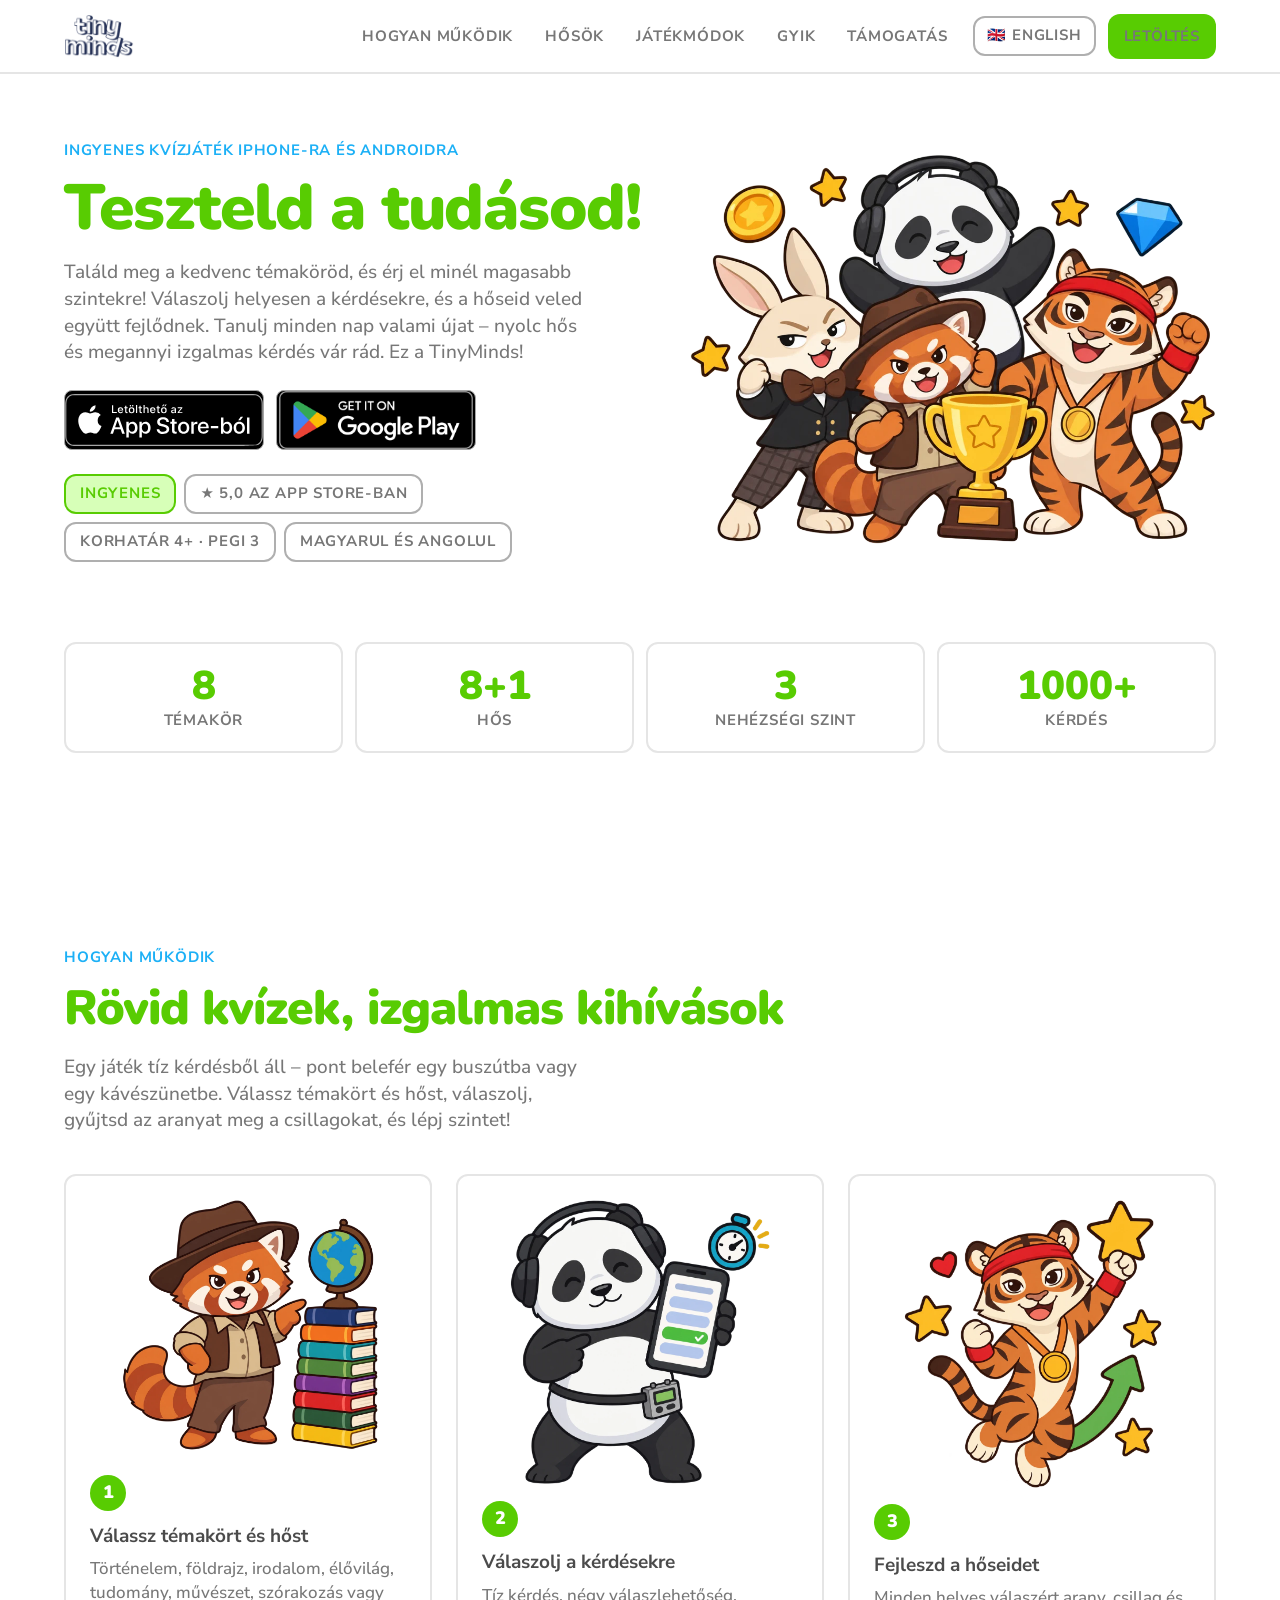
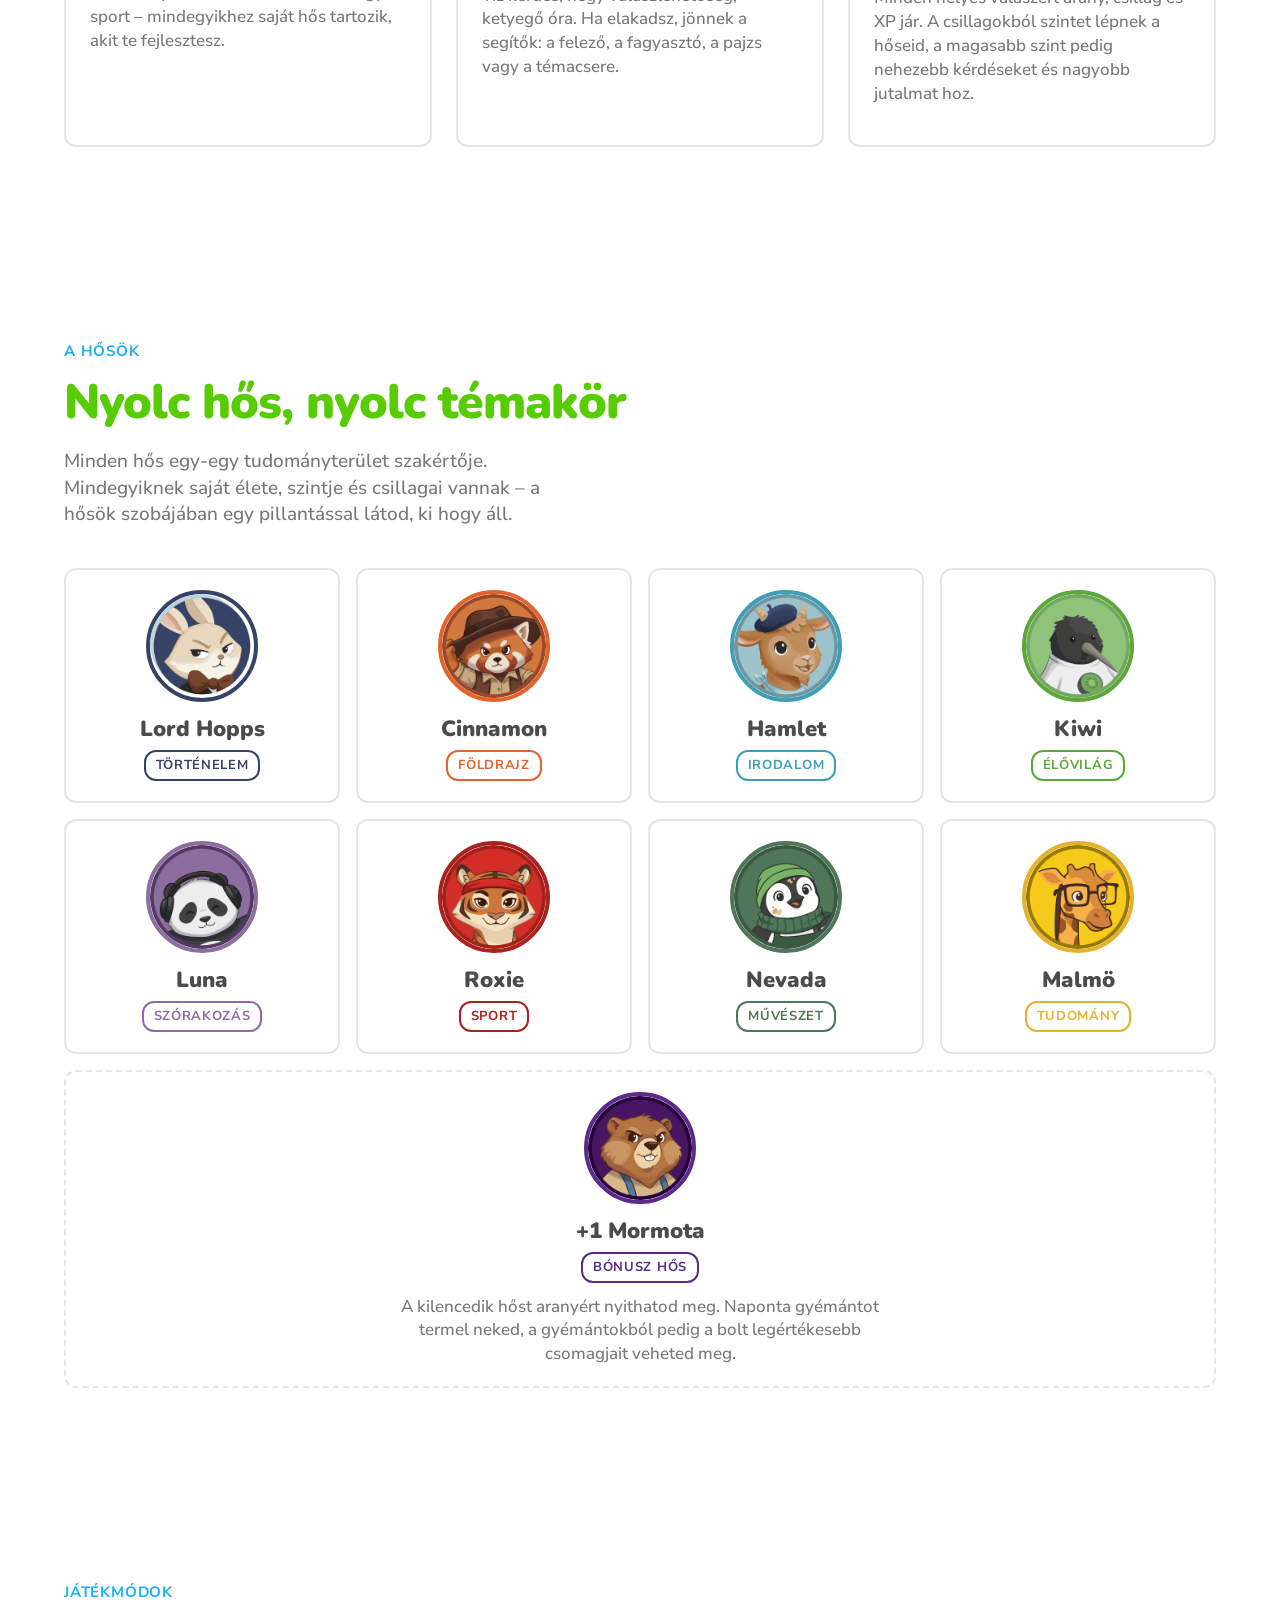
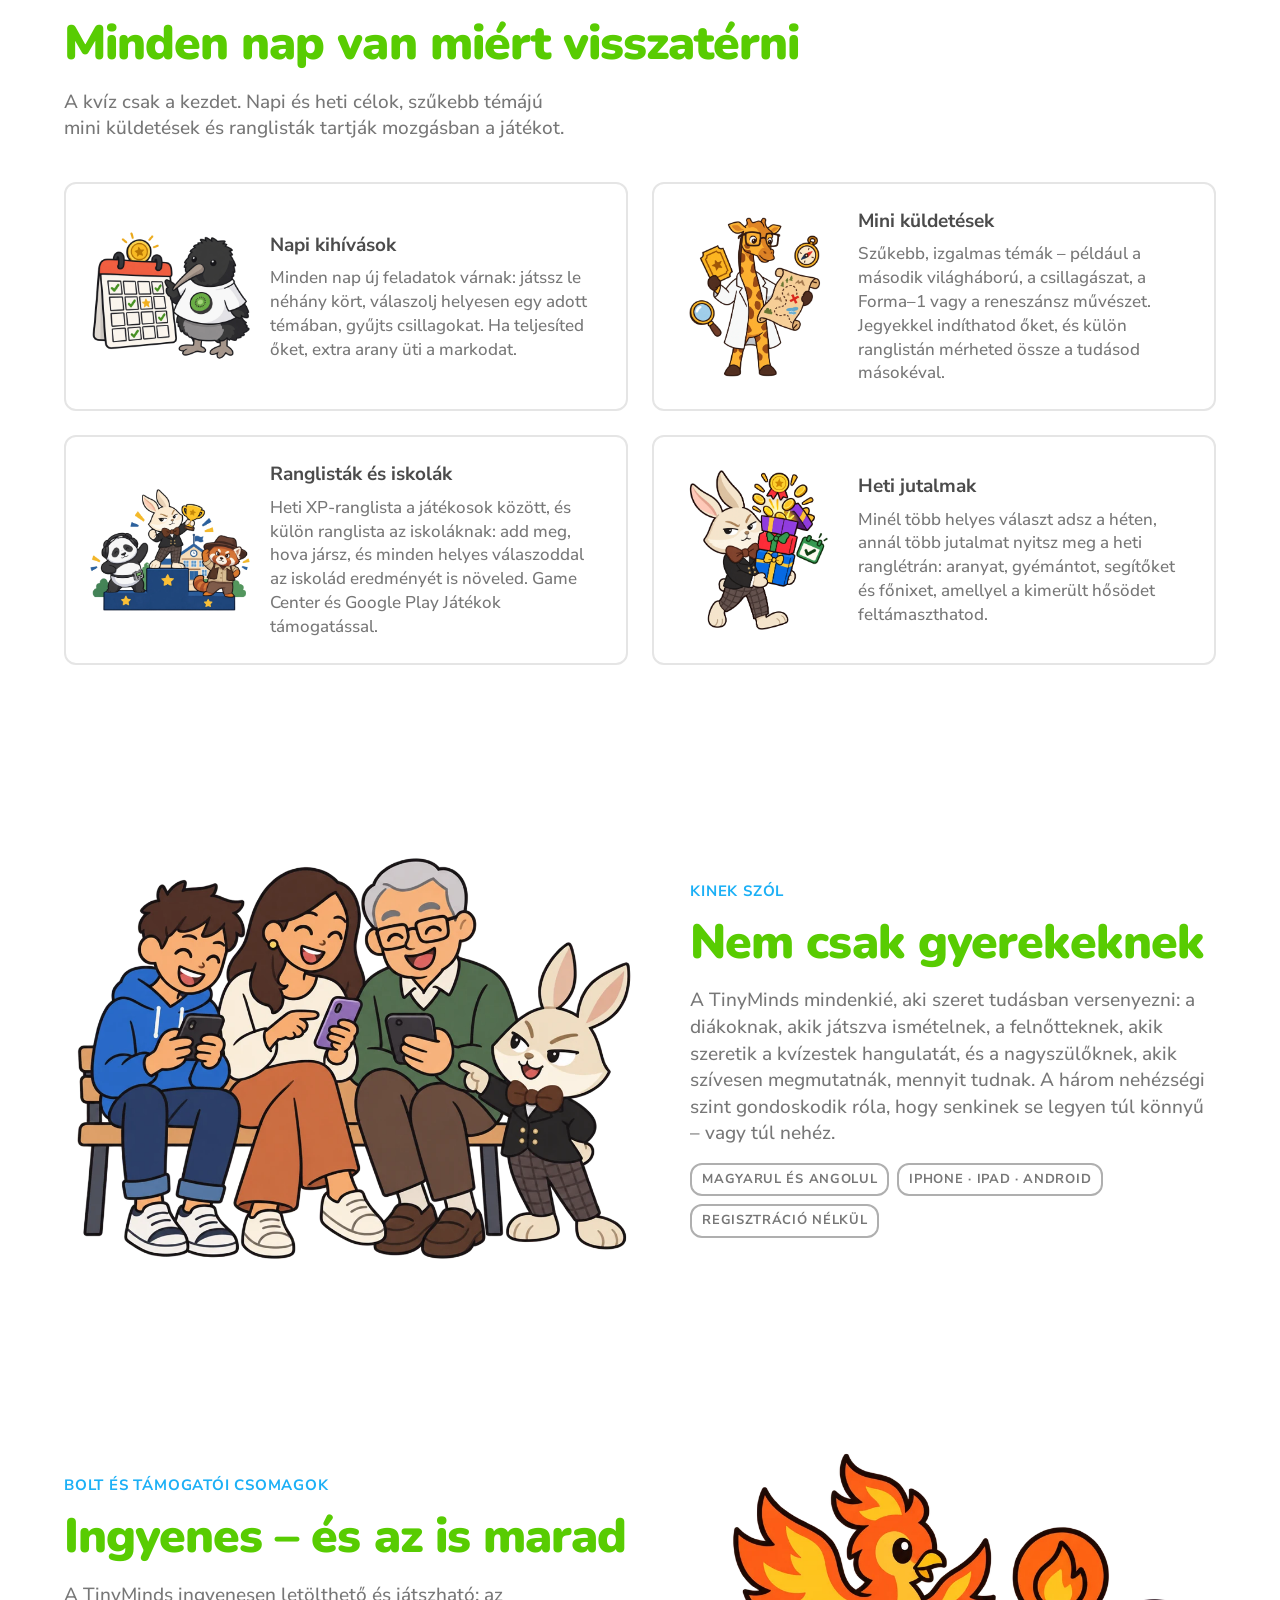
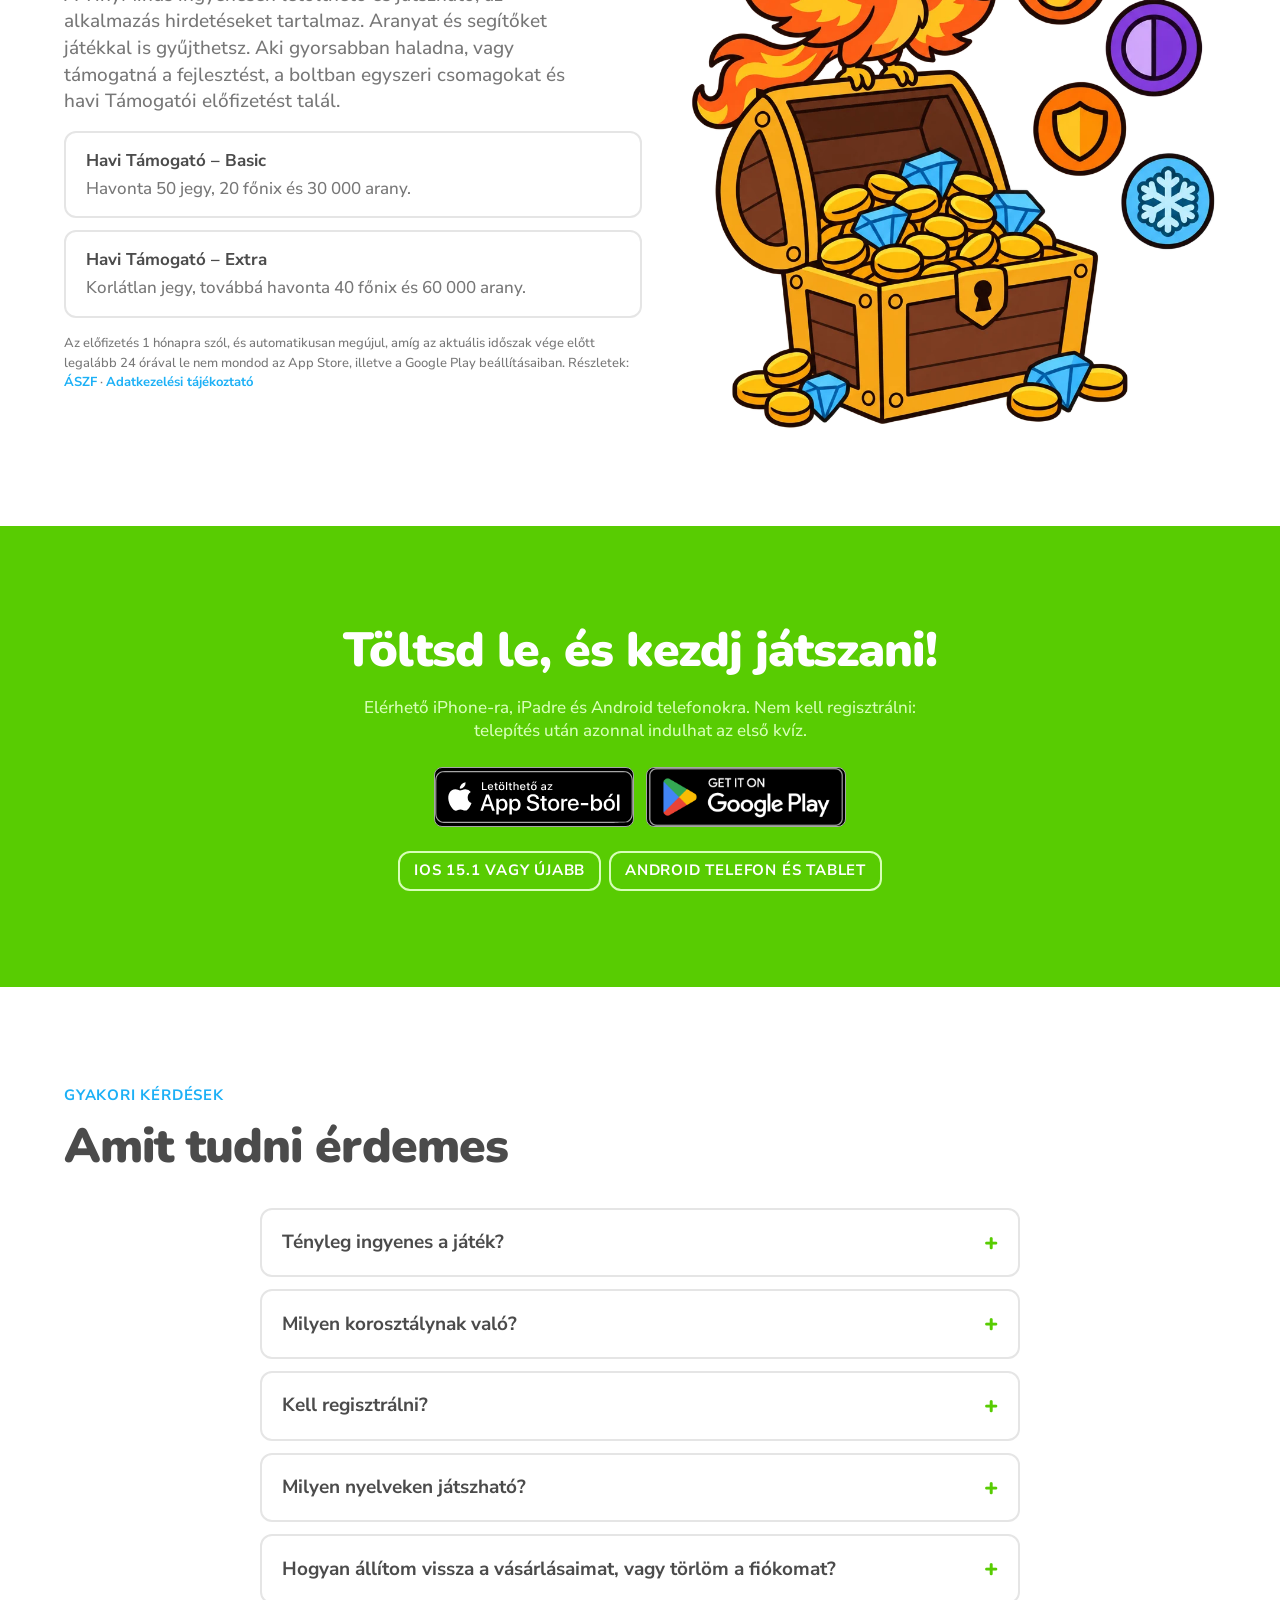
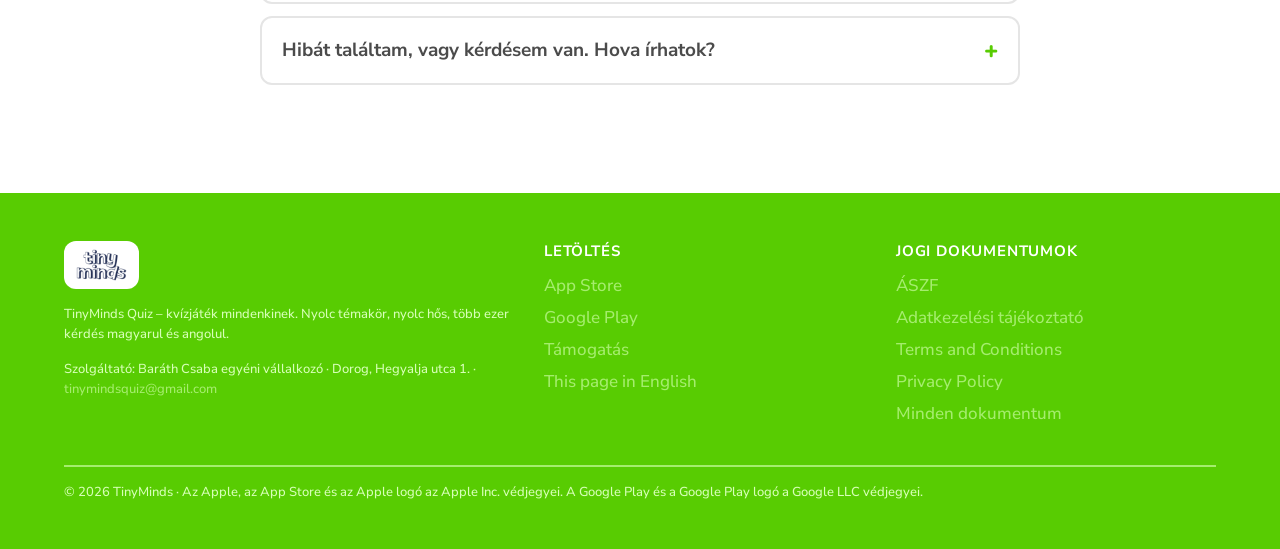
==== commit ef49e2ab: "Split the landing into separate Hungarian and English pages One page per language instead of an Engl" ====
--- a/index.html
+++ b/index.html
@@ -9,6 +9,9 @@
       content="TinyMinds Quiz: ingyenes kvízjáték mindenkinek. 8 témakör, 8 hős, több ezer kérdés, napi kihívások, mini küldetések és ranglisták. Töltsd le az App Store-ból vagy a Google Play-ről!"
     />
     <link rel="canonical" href="https://tinyminds.hu/" />
+    <link rel="alternate" hreflang="hu" href="https://tinyminds.hu/" />
+    <link rel="alternate" hreflang="en" href="https://tinyminds.hu/en" />
+    <link rel="alternate" hreflang="x-default" href="https://tinyminds.hu/" />
     <meta property="og:type" content="website" />
     <meta property="og:title" content="TinyMinds Quiz — Teszteld a tudásod!" />
     <meta
@@ -18,6 +21,7 @@
     <meta property="og:image" content="https://tinyminds.hu/assets/og.png" />
     <meta property="og:url" content="https://tinyminds.hu/" />
     <meta property="og:locale" content="hu_HU" />
+    <meta property="og:locale:alternate" content="en_US" />
     <meta name="twitter:card" content="summary_large_image" />
     <meta name="apple-itunes-app" content="app-id=6779207580" />
     <link rel="icon" type="image/png" href="/assets/hopps.png" />
@@ -28,6 +32,7 @@
       href="https://fonts.googleapis.com/css2?family=Nunito:wght@800;900&family=Nunito+Sans:wght@500;700&display=swap"
       rel="stylesheet"
     />
+    <link rel="stylesheet" href="/assets/site.css" />
     <script type="application/ld+json">
       {
         "@context": "https://schema.org",
@@ -46,647 +51,6 @@
         "author": { "@type": "Person", "name": "Baráth Csaba" }
       }
     </script>
-    <style>
-      :root {
-        --color-eager-green: #58cc02;
-        --color-storybook-green: #d7ffb8;
-        --color-spark-blue: #1cb0f6;
-        --color-fresh-leaf: #a5ed6e;
-        --color-night-ink: #000437;
-        --color-paper-white: #ffffff;
-        --color-charcoal: #4b4b4b;
-        --color-pencil-gray: #777777;
-        --color-faded-gray: #afafaf;
-        --color-line: #e5e5e5;
-
-        --font-display: 'Nunito', ui-sans-serif, system-ui, -apple-system, 'Segoe UI', Roboto, sans-serif;
-        --font-sans: 'Nunito Sans', ui-sans-serif, system-ui, -apple-system, 'Segoe UI', Roboto, sans-serif;
-
-        --text-caption: 13px;
-        --text-nav-label: 15px;
-        --text-body: 17px;
-        --text-subheading: 19px;
-        --text-heading-sm: 32px;
-        --text-heading: 48px;
-        --text-display: 64px;
-
-        --radius: 12px;
-        --page-max-width: 1200px;
-        --section-gap: 96px;
-      }
-
-      * {
-        box-sizing: border-box;
-      }
-      html {
-        scroll-behavior: smooth;
-      }
-      body {
-        margin: 0;
-        background: var(--color-paper-white);
-        color: var(--color-charcoal);
-        font-family: var(--font-sans);
-        font-size: var(--text-body);
-        font-weight: 500;
-        line-height: 1.4;
-        -webkit-font-smoothing: antialiased;
-      }
-      img {
-        max-width: 100%;
-        height: auto;
-        display: block;
-      }
-      a {
-        color: var(--color-spark-blue);
-        text-decoration: none;
-        font-weight: 700;
-      }
-      a:hover {
-        text-decoration: underline;
-      }
-      p {
-        margin: 0 0 16px;
-        color: var(--color-pencil-gray);
-      }
-      .container {
-        width: 100%;
-        max-width: var(--page-max-width);
-        margin: 0 auto;
-        padding-inline: 24px;
-      }
-
-      /* ---------- Typography ---------- */
-      .display {
-        font-family: var(--font-display);
-        font-weight: 900;
-        font-size: clamp(40px, 6vw, var(--text-display));
-        line-height: 1.1;
-        letter-spacing: -0.02em;
-        color: var(--color-eager-green);
-        margin: 0 0 16px;
-      }
-      .heading {
-        font-family: var(--font-display);
-        font-weight: 900;
-        font-size: clamp(34px, 4.5vw, var(--text-heading));
-        line-height: 1.2;
-        letter-spacing: -0.02em;
-        color: var(--color-eager-green);
-        margin: 0 0 16px;
-      }
-      .heading-dark {
-        color: var(--color-charcoal);
-      }
-      .subheading {
-        font-size: var(--text-subheading);
-        font-weight: 700;
-        line-height: 1.4;
-        color: var(--color-charcoal);
-        margin: 0 0 8px;
-      }
-      .eyebrow {
-        display: inline-block;
-        font-size: var(--text-nav-label);
-        font-weight: 700;
-        letter-spacing: 0.053em;
-        text-transform: uppercase;
-        color: var(--color-spark-blue);
-        margin-bottom: 12px;
-      }
-      .lead {
-        font-size: var(--text-subheading);
-        line-height: 1.4;
-        max-width: 520px;
-      }
-
-      /* ---------- Buttons & pills ---------- */
-      .btn {
-        display: inline-flex;
-        align-items: center;
-        justify-content: center;
-        gap: 8px;
-        border-radius: var(--radius);
-        padding: 14px 20px;
-        font-family: var(--font-sans);
-        font-size: var(--text-nav-label);
-        font-weight: 700;
-        letter-spacing: 0.053em;
-        text-transform: uppercase;
-        text-decoration: none;
-        border: 2px solid transparent;
-        cursor: pointer;
-        white-space: nowrap;
-        transition: filter 0.12s ease, background-color 0.12s ease;
-      }
-      .btn:hover {
-        text-decoration: none;
-        filter: brightness(1.05);
-      }
-      .btn-primary {
-        background: var(--color-eager-green);
-        color: var(--color-paper-white);
-      }
-      .btn-outline {
-        background: transparent;
-        color: var(--color-spark-blue);
-        border-color: var(--color-faded-gray);
-      }
-      .btn-outline:hover {
-        background: #f7f7f7;
-      }
-      .pill {
-        display: inline-flex;
-        align-items: center;
-        gap: 8px;
-        border: 2px solid var(--color-faded-gray);
-        border-radius: var(--radius);
-        padding: 8px 14px;
-        font-size: var(--text-nav-label);
-        font-weight: 700;
-        letter-spacing: 0.053em;
-        text-transform: uppercase;
-        color: var(--color-pencil-gray);
-        line-height: 1.33;
-        white-space: nowrap;
-      }
-      .pill img {
-        width: 20px;
-        height: 20px;
-      }
-      .pill-green {
-        border-color: var(--color-eager-green);
-        color: var(--color-eager-green);
-        background: var(--color-storybook-green);
-      }
-
-      /* ---------- Header ---------- */
-      .site-header {
-        position: sticky;
-        top: 0;
-        z-index: 10;
-        background: var(--color-paper-white);
-        border-bottom: 2px solid var(--color-line);
-      }
-      .site-header .container {
-        display: flex;
-        align-items: center;
-        justify-content: space-between;
-        gap: 16px;
-        min-height: 72px;
-      }
-      .brand img {
-        height: 44px;
-        width: auto;
-      }
-      .site-nav {
-        display: flex;
-        align-items: center;
-        gap: 4px;
-      }
-      .site-nav a {
-        padding: 10px 14px;
-        border-radius: var(--radius);
-        font-size: var(--text-nav-label);
-        font-weight: 700;
-        letter-spacing: 0.053em;
-        text-transform: uppercase;
-        color: var(--color-pencil-gray);
-      }
-      .site-nav a:hover {
-        text-decoration: none;
-        background: #f2f2f2;
-        color: var(--color-charcoal);
-      }
-      .site-nav .btn {
-        margin-left: 8px;
-        padding-block: 10px;
-      }
-      .nav-toggle {
-        display: none;
-        border: 2px solid var(--color-faded-gray);
-        border-radius: var(--radius);
-        background: transparent;
-        padding: 8px 12px;
-        font: inherit;
-        font-weight: 700;
-        color: var(--color-pencil-gray);
-        cursor: pointer;
-      }
-
-      /* ---------- Sections ---------- */
-      section {
-        padding-block: var(--section-gap);
-      }
-      .split {
-        display: grid;
-        grid-template-columns: 1.1fr 1fr;
-        align-items: center;
-        gap: 48px;
-      }
-      .split.reverse > .split-art {
-        order: -1;
-      }
-      .split-art img {
-        width: 100%;
-        max-width: 560px;
-        margin-inline: auto;
-      }
-
-      /* Hero */
-      .hero {
-        padding-block: 64px 80px;
-      }
-      .hero .display {
-        max-width: 620px;
-      }
-      .hero-cta {
-        display: flex;
-        flex-wrap: wrap;
-        gap: 12px;
-        margin: 24px 0 20px;
-      }
-      .store-badges {
-        display: flex;
-        flex-wrap: wrap;
-        align-items: center;
-        gap: 12px;
-      }
-      .store-badges img {
-        height: 56px;
-        width: auto;
-      }
-      .hero-facts {
-        display: flex;
-        flex-wrap: wrap;
-        gap: 8px;
-        margin-top: 24px;
-      }
-
-      /* Stats strip */
-      .stats {
-        padding-block: 0 var(--section-gap);
-      }
-      .stats-grid {
-        display: grid;
-        grid-template-columns: repeat(4, 1fr);
-        gap: 12px;
-      }
-      .stat {
-        border: 2px solid var(--color-line);
-        border-radius: var(--radius);
-        padding: 20px;
-        text-align: center;
-      }
-      .stat strong {
-        display: block;
-        font-family: var(--font-display);
-        font-weight: 900;
-        font-size: 40px;
-        line-height: 1.1;
-        color: var(--color-eager-green);
-      }
-      .stat span {
-        font-size: var(--text-nav-label);
-        font-weight: 700;
-        letter-spacing: 0.053em;
-        text-transform: uppercase;
-        color: var(--color-pencil-gray);
-      }
-
-      /* Steps */
-      .steps {
-        display: grid;
-        grid-template-columns: repeat(3, 1fr);
-        gap: 24px;
-        margin-top: 40px;
-      }
-      .step {
-        border: 2px solid var(--color-line);
-        border-radius: var(--radius);
-        padding: 24px;
-      }
-      .step img {
-        width: 100%;
-        max-width: 260px;
-        margin: 0 auto 16px;
-      }
-      .step-number {
-        display: inline-flex;
-        align-items: center;
-        justify-content: center;
-        width: 36px;
-        height: 36px;
-        border-radius: 50%;
-        background: var(--color-eager-green);
-        color: var(--color-paper-white);
-        font-family: var(--font-display);
-        font-weight: 900;
-        font-size: 18px;
-        margin-bottom: 12px;
-      }
-
-      /* Heroes */
-      .hero-grid {
-        display: grid;
-        grid-template-columns: repeat(4, 1fr);
-        gap: 16px;
-        margin-top: 40px;
-      }
-      .hero-card {
-        border: 2px solid var(--color-line);
-        border-radius: var(--radius);
-        padding: 20px 16px;
-        text-align: center;
-      }
-      .hero-card img {
-        width: 112px;
-        height: 112px;
-        border-radius: 50%;
-        border: 4px solid var(--hero-color, var(--color-faded-gray));
-        margin: 0 auto 12px;
-      }
-      .hero-card strong {
-        display: block;
-        font-family: var(--font-display);
-        font-weight: 900;
-        font-size: 22px;
-        color: var(--color-charcoal);
-      }
-      .hero-card span {
-        display: inline-block;
-        margin-top: 6px;
-        padding: 4px 10px;
-        border-radius: var(--radius);
-        border: 2px solid var(--hero-color, var(--color-faded-gray));
-        color: var(--hero-color, var(--color-pencil-gray));
-        font-size: var(--text-caption);
-        font-weight: 700;
-        letter-spacing: 0.053em;
-        text-transform: uppercase;
-        line-height: 1.4;
-      }
-      .hero-card.bonus {
-        border-style: dashed;
-      }
-
-      /* Modes */
-      .modes {
-        display: grid;
-        grid-template-columns: repeat(2, 1fr);
-        gap: 24px;
-        margin-top: 40px;
-      }
-      .mode {
-        display: grid;
-        grid-template-columns: 160px 1fr;
-        gap: 20px;
-        align-items: center;
-        border: 2px solid var(--color-line);
-        border-radius: var(--radius);
-        padding: 24px;
-      }
-      .mode img {
-        width: 160px;
-        height: 160px;
-        object-fit: contain;
-      }
-      .mode p {
-        margin-bottom: 0;
-      }
-      .tag-row {
-        display: flex;
-        flex-wrap: wrap;
-        gap: 8px;
-        margin-top: 16px;
-      }
-      .tag-row .pill {
-        padding: 6px 10px;
-        font-size: var(--text-caption);
-      }
-
-      /* Shop / support */
-      .plan-list {
-        list-style: none;
-        margin: 16px 0 0;
-        padding: 0;
-        display: grid;
-        gap: 12px;
-      }
-      .plan-list li {
-        border: 2px solid var(--color-line);
-        border-radius: var(--radius);
-        padding: 16px 20px;
-      }
-      .plan-list strong {
-        display: block;
-        color: var(--color-charcoal);
-        margin-bottom: 4px;
-      }
-      .plan-list span {
-        color: var(--color-pencil-gray);
-      }
-      .fine-print {
-        font-size: var(--text-caption);
-        line-height: 1.5;
-        margin-top: 16px;
-      }
-
-      /* Download band */
-      .download-band {
-        background: var(--color-eager-green);
-        color: var(--color-paper-white);
-        text-align: center;
-      }
-      .download-band .heading {
-        color: var(--color-paper-white);
-      }
-      .download-band p {
-        color: var(--color-storybook-green);
-        max-width: 560px;
-        margin-inline: auto;
-      }
-      .download-band .store-badges {
-        justify-content: center;
-        margin-top: 24px;
-      }
-      .download-band .pill {
-        border-color: var(--color-storybook-green);
-        color: var(--color-paper-white);
-      }
-      .download-band .hero-facts {
-        justify-content: center;
-      }
-
-      /* FAQ */
-      .faq {
-        max-width: 760px;
-        margin: 32px auto 0;
-      }
-      details {
-        border: 2px solid var(--color-line);
-        border-radius: var(--radius);
-        padding: 0 20px;
-        margin-bottom: 12px;
-      }
-      summary {
-        cursor: pointer;
-        list-style: none;
-        padding: 16px 0;
-        font-size: var(--text-subheading);
-        font-weight: 700;
-        color: var(--color-charcoal);
-        display: flex;
-        justify-content: space-between;
-        align-items: center;
-        gap: 16px;
-      }
-      summary::-webkit-details-marker {
-        display: none;
-      }
-      summary::after {
-        content: '+';
-        font-family: var(--font-display);
-        font-weight: 900;
-        font-size: 24px;
-        color: var(--color-eager-green);
-        flex: 0 0 auto;
-      }
-      details[open] summary::after {
-        content: '–';
-      }
-      details p {
-        margin: 0 0 16px;
-      }
-
-      /* English summary */
-      .english {
-        border-top: 2px solid var(--color-line);
-      }
-
-      /* Footer */
-      .site-footer {
-        background: var(--color-eager-green);
-        color: var(--color-paper-white);
-        padding-block: 48px;
-      }
-      .footer-grid {
-        display: grid;
-        grid-template-columns: 1.4fr 1fr 1fr;
-        gap: 32px;
-      }
-      .site-footer h4 {
-        margin: 0 0 12px;
-        font-size: var(--text-nav-label);
-        font-weight: 700;
-        letter-spacing: 0.053em;
-        text-transform: uppercase;
-        color: var(--color-paper-white);
-      }
-      .site-footer ul {
-        list-style: none;
-        margin: 0;
-        padding: 0;
-      }
-      .site-footer li {
-        margin-bottom: 8px;
-      }
-      .site-footer a {
-        color: var(--color-fresh-leaf);
-        font-weight: 500;
-      }
-      .site-footer p {
-        color: var(--color-storybook-green);
-        font-size: var(--text-caption);
-        line-height: 1.5;
-      }
-      .footer-brand img {
-        height: 48px;
-        width: auto;
-        background: var(--color-paper-white);
-        border-radius: var(--radius);
-        padding: 8px 12px;
-        margin-bottom: 16px;
-      }
-      .footer-bottom {
-        margin-top: 32px;
-        padding-top: 16px;
-        border-top: 2px solid var(--color-fresh-leaf);
-        font-size: var(--text-caption);
-        color: var(--color-storybook-green);
-      }
-
-      /* ---------- Responsive ---------- */
-      @media (max-width: 960px) {
-        :root {
-          --section-gap: 72px;
-        }
-        .split,
-        .split.reverse {
-          grid-template-columns: 1fr;
-          gap: 32px;
-        }
-        .split.reverse > .split-art {
-          order: 0;
-        }
-        .split-art img {
-          max-width: 420px;
-        }
-        .stats-grid,
-        .hero-grid {
-          grid-template-columns: repeat(2, 1fr);
-        }
-        .steps,
-        .modes {
-          grid-template-columns: 1fr;
-        }
-        .footer-grid {
-          grid-template-columns: 1fr;
-        }
-        .nav-toggle {
-          display: inline-block;
-        }
-        .site-nav {
-          display: none;
-          position: absolute;
-          left: 0;
-          right: 0;
-          top: 100%;
-          flex-direction: column;
-          align-items: stretch;
-          background: var(--color-paper-white);
-          border-bottom: 2px solid var(--color-line);
-          padding: 12px 24px 20px;
-        }
-        .site-nav.open {
-          display: flex;
-        }
-        .site-nav .btn {
-          margin: 8px 0 0;
-        }
-      }
-      @media (max-width: 560px) {
-        .stats-grid,
-        .hero-grid {
-          grid-template-columns: 1fr 1fr;
-        }
-        .mode {
-          grid-template-columns: 1fr;
-          text-align: center;
-        }
-        .mode img {
-          margin-inline: auto;
-        }
-        .tag-row {
-          justify-content: center;
-        }
-        .stat strong {
-          font-size: 32px;
-        }
-        .store-badges img {
-          height: 48px;
-        }
-      }
-    </style>
   </head>
   <body>
     <header class="site-header">
@@ -703,6 +67,9 @@
           <a href="#modok">Játékmódok</a>
           <a href="#gyik">GYIK</a>
           <a href="/support">Támogatás</a>
+          <a class="lang-switch" href="/en" lang="en" hreflang="en" title="Read this page in English">
+            🇬🇧 English
+          </a>
           <a class="btn btn-primary" href="#letoltes">Letöltés</a>
         </nav>
       </div>
@@ -713,29 +80,34 @@
       <section class="hero">
         <div class="container split">
           <div>
-            <span class="eyebrow">Ingyenes kvízjáték iOS-re és Androidra</span>
+            <span class="eyebrow">Ingyenes kvízjáték iPhone-ra és Androidra</span>
             <h1 class="display">Teszteld a tudásod!</h1>
             <p class="lead">
               Találd meg a kedvenc témaköröd, és érj el minél magasabb szintekre! Válaszolj
-              helyesen, és a hőseid veled együtt fejlődnek a játék során. Tanulj minden nap
-              valami újat – nyolc hős és megannyi izgalmas kérdés vár. Ez a TinyMinds!
+              helyesen a kérdésekre, és a hőseid veled együtt fejlődnek. Tanulj minden nap
+              valami újat – nyolc hős és megannyi izgalmas kérdés vár rád. Ez a TinyMinds!
             </p>
-            <div class="hero-cta">
-              <a class="btn btn-primary" href="https://apps.apple.com/hu/app/id6779207580">
-                Letöltés az App Store-ból
+            <div class="store-badges">
+              <a
+                class="store-badge"
+                href="https://apps.apple.com/hu/app/id6779207580"
+                aria-label="Letöltés az App Store-ból"
+              >
+                <img src="/assets/badge-app-store-hu.svg" alt="Letöltés az App Store-ból" />
               </a>
               <a
-                class="btn btn-outline"
+                class="store-badge"
                 href="https://play.google.com/store/apps/details?id=hu.tinyminds.app"
+                aria-label="Letöltés a Google Play áruházból"
               >
-                Letöltés a Google Play-ről
+                <img src="/assets/badge-google-play-en.png" alt="Letöltés a Google Play áruházból" />
               </a>
             </div>
             <div class="hero-facts">
               <span class="pill pill-green">Ingyenes</span>
               <span class="pill">★ 5,0 az App Store-ban</span>
               <span class="pill">Korhatár 4+ · PEGI 3</span>
-              <span class="pill">Magyar · English</span>
+              <span class="pill">Magyarul és angolul</span>
             </div>
           </div>
           <div class="split-art">
@@ -768,9 +140,9 @@
           <span class="eyebrow">Hogyan működik</span>
           <h2 class="heading">Rövid kvízek, izgalmas kihívások</h2>
           <p class="lead">
-            Egy játék tíz kérdés – pont annyi, amennyi belefér egy buszútba vagy egy
-            kávészünetbe. Válassz témakört és hőst, válaszolj, gyűjtsd az aranyat és a
-            csillagokat, és emeld szintet!
+            Egy játék tíz kérdésből áll – pont belefér egy buszútba vagy egy kávészünetbe.
+            Válassz témakört és hőst, válaszolj, gyűjtsd az aranyat meg a csillagokat, és lépj
+            szintet!
           </p>
           <div class="steps">
             <article class="step">
@@ -795,8 +167,8 @@
               <span class="step-number">2</span>
               <h3 class="subheading">Válaszolj a kérdésekre</h3>
               <p>
-                Tíz kérdés, négy lehetséges válasz, ketyegő óra. Ha elakadsz, segítők jönnek:
-                felező, fagyasztó, pajzs vagy témacsere.
+                Tíz kérdés, négy válaszlehetőség, ketyegő óra. Ha elakadsz, jönnek a segítők:
+                a felező, a fagyasztó, a pajzs vagy a témacsere.
               </p>
             </article>
             <article class="step">
@@ -808,7 +180,7 @@
               <span class="step-number">3</span>
               <h3 class="subheading">Fejleszd a hőseidet</h3>
               <p>
-                A helyes válaszokért arany, csillag és XP jár. A csillagokból szintet lépnek a
+                Minden helyes válaszért arany, csillag és XP jár. A csillagokból szintet lépnek a
                 hőseid, a magasabb szint pedig nehezebb kérdéseket és nagyobb jutalmat hoz.
               </p>
             </article>
@@ -823,7 +195,7 @@
           <h2 class="heading">Nyolc hős, nyolc témakör</h2>
           <p class="lead">
             Minden hős egy-egy tudományterület szakértője. Mindegyiknek saját élete, szintje és
-            csillagai vannak – a hősök szobájában látod, ki áll a legjobban.
+            csillagai vannak – a hősök szobájában egy pillantással látod, ki hogy áll.
           </p>
           <div class="hero-grid">
             <article class="hero-card" style="--hero-color: #374267">
@@ -867,14 +239,14 @@
               <span>Tudomány</span>
             </article>
           </div>
-          <div class="hero-grid" style="margin-top: 16px; grid-template-columns: 1fr">
+          <div class="hero-grid hero-grid-single">
             <article class="hero-card bonus" style="--hero-color: #5b2a8c">
               <img src="/assets/heroes/mormota-portrait.png" alt="Mormota, a bónusz hős" loading="lazy" />
               <strong>+1 Mormota</strong>
               <span>Bónusz hős</span>
-              <p style="margin: 12px auto 0; max-width: 520px">
-                A kilencedik hős aranyért nyitható meg, és naponta gyémántot termel neked – a
-                gyémántokból a bolt legértékesebb csomagjai vásárolhatók.
+              <p class="hero-card-note">
+                A kilencedik hőst aranyért nyithatod meg. Naponta gyémántot termel neked, a
+                gyémántokból pedig a bolt legértékesebb csomagjait veheted meg.
               </p>
             </article>
           </div>
@@ -887,8 +259,8 @@
           <span class="eyebrow">Játékmódok</span>
           <h2 class="heading">Minden nap van miért visszatérni</h2>
           <p class="lead">
-            A kvíz csak a kezdet. Napi és heti célok, saját témás mini küldetések és ranglisták
-            tartják mozgásban a játékot.
+            A kvíz csak a kezdet. Napi és heti célok, szűkebb témájú mini küldetések és
+            ranglisták tartják mozgásban a játékot.
           </p>
           <div class="modes">
             <article class="mode">
@@ -900,8 +272,9 @@
               <div>
                 <h3 class="subheading">Napi kihívások</h3>
                 <p>
-                  Minden nap új feladatok: játssz le néhány kört, válaszolj helyesen egy adott
-                  témában, gyűjts csillagot. Teljesítsd őket, és extra arany üti a markodat.
+                  Minden nap új feladatok várnak: játssz le néhány kört, válaszolj helyesen egy
+                  adott témában, gyűjts csillagokat. Ha teljesíted őket, extra arany üti a
+                  markodat.
                 </p>
               </div>
             </article>
@@ -914,9 +287,9 @@
               <div>
                 <h3 class="subheading">Mini küldetések</h3>
                 <p>
-                  Szűkebb, izgalmas témák – például második világháború, csillagászat, Forma–1
-                  vagy reneszánsz művészet. Jegyekkel indíthatod őket, és külön ranglistán mérheted
-                  össze a tudásod.
+                  Szűkebb, izgalmas témák – például a második világháború, a csillagászat, a
+                  Forma–1 vagy a reneszánsz művészet. Jegyekkel indíthatod őket, és külön
+                  ranglistán mérheted össze a tudásod másokéval.
                 </p>
               </div>
             </article>
@@ -929,9 +302,9 @@
               <div>
                 <h3 class="subheading">Ranglisták és iskolák</h3>
                 <p>
-                  Heti XP-ranglista a játékosok között, és külön iskolai ranglista: add meg az
-                  iskolád, és minden helyes válaszoddal az iskolád eredményét is növeled.
-                  Game Center és Google Play Játékok támogatással.
+                  Heti XP-ranglista a játékosok között, és külön ranglista az iskoláknak: add
+                  meg, hova jársz, és minden helyes válaszoddal az iskolád eredményét is
+                  növeled. Game Center és Google Play Játékok támogatással.
                 </p>
               </div>
             </article>
@@ -944,9 +317,9 @@
               <div>
                 <h3 class="subheading">Heti jutalmak</h3>
                 <p>
-                  Minél több helyes válasz a héten, annál több jutalmat nyitsz meg a heti
-                  ranglétrán: arany, gyémánt, segítők és főnix, amivel a kimerült hősödet
-                  feltámaszthatod.
+                  Minél több helyes választ adsz a héten, annál több jutalmat nyitsz meg a heti
+                  ranglétrán: aranyat, gyémántot, segítőket és főnixet, amellyel a kimerült
+                  hősödet feltámaszthatod.
                 </p>
               </div>
             </article>
@@ -961,15 +334,15 @@
             <span class="eyebrow">Kinek szól</span>
             <h2 class="heading">Nem csak gyerekeknek</h2>
             <p class="lead">
-              A TinyMinds mindenkié, aki szeret tudásban versenyezni: diákoknak, akik játszva
-              ismételnek, felnőtteknek, akik szeretik a kvízestek hangulatát, és nagyszülőknek,
-              akik megmutatnák, mennyit tudnak. Három nehézségi szint gondoskodik róla, hogy
-              senkinek se legyen túl könnyű – vagy túl nehéz.
+              A TinyMinds mindenkié, aki szeret tudásban versenyezni: a diákoknak, akik játszva
+              ismételnek, a felnőtteknek, akik szeretik a kvízestek hangulatát, és a
+              nagyszülőknek, akik szívesen megmutatnák, mennyit tudnak. A három nehézségi szint
+              gondoskodik róla, hogy senkinek se legyen túl könnyű – vagy túl nehéz.
             </p>
             <div class="tag-row">
-              <span class="pill">Magyar és angol nyelven</span>
+              <span class="pill">Magyarul és angolul</span>
               <span class="pill">iPhone · iPad · Android</span>
-              <span class="pill">Fiók nélkül indítható</span>
+              <span class="pill">Regisztráció nélkül</span>
             </div>
           </div>
           <div class="split-art">
@@ -991,8 +364,8 @@
             <span class="eyebrow">Bolt és támogatói csomagok</span>
             <h2 class="heading">Ingyenes – és az is marad</h2>
             <p class="lead">
-              A TinyMinds ingyenesen letölthető és játszható, az alkalmazás hirdetéseket
-              tartalmaz. Aranyat és segítőket játékkal is gyűjthetsz; aki gyorsabban haladna,
+              A TinyMinds ingyenesen letölthető és játszható; az alkalmazás hirdetéseket
+              tartalmaz. Aranyat és segítőket játékkal is gyűjthetsz. Aki gyorsabban haladna,
               vagy támogatná a fejlesztést, a boltban egyszeri csomagokat és havi Támogatói
               előfizetést talál.
             </p>
@@ -1032,17 +405,22 @@
           <h2 class="heading">Töltsd le, és kezdj játszani!</h2>
           <p>
             Elérhető iPhone-ra, iPadre és Android telefonokra. Nem kell regisztrálni: telepítés
-            után azonnal indul az első kvíz.
+            után azonnal indulhat az első kvíz.
           </p>
           <div class="store-badges">
-            <a href="https://apps.apple.com/hu/app/id6779207580" aria-label="Letöltés az App Store-ból">
-              <img src="/assets/badge-app-store-hu.svg" alt="Letöltés az App Store-ból" height="56" />
+            <a
+              class="store-badge"
+              href="https://apps.apple.com/hu/app/id6779207580"
+              aria-label="Letöltés az App Store-ból"
+            >
+              <img src="/assets/badge-app-store-hu.svg" alt="Letöltés az App Store-ból" />
             </a>
             <a
+              class="store-badge"
               href="https://play.google.com/store/apps/details?id=hu.tinyminds.app"
-              aria-label="Letöltés a Google Play-ről"
+              aria-label="Letöltés a Google Play áruházból"
             >
-              <img src="/assets/badge-google-play-en.png" alt="Get it on Google Play" height="56" />
+              <img src="/assets/badge-google-play-en.png" alt="Letöltés a Google Play áruházból" />
             </a>
           </div>
           <div class="hero-facts">
@@ -1061,9 +439,9 @@
             <details>
               <summary>Tényleg ingyenes a játék?</summary>
               <p>
-                Igen. A TinyMinds ingyenesen letölthető és a teljes játék végigjátszható
-                vásárlás nélkül. Az alkalmazás hirdetéseket tartalmaz, és önként megnézhető
-                jutalmazott videókért extra aranyat, jegyet vagy főnixet kapsz. A támogatói
+                Igen. A TinyMinds ingyenesen letölthető, és a teljes játék végigjátszható
+                vásárlás nélkül. Az alkalmazás hirdetéseket tartalmaz, és ha önként megnézel egy
+                jutalmazott videót, extra aranyat, jegyet vagy főnixet kapsz. A támogatói
                 csomagok és előfizetések választhatók, nem kötelezőek.
               </p>
             </details>
@@ -1071,16 +449,16 @@
               <summary>Milyen korosztálynak való?</summary>
               <p>
                 Mindenkinek. Az áruházi besorolás 4+ (App Store), illetve PEGI 3 (Google Play), a
-                kérdések három nehézségi szinten érkeznek, így a kisiskolástól a nagyszülőig
-                mindenki megtalálja a magának valót.
+                kérdések pedig három nehézségi szinten érkeznek, így a kisiskolástól a
+                nagyszülőig mindenki megtalálja a neki valót.
               </p>
             </details>
             <details>
               <summary>Kell regisztrálni?</summary>
               <p>
-                Nem. Az első indításkor csak egy játékosnevet és opcionálisan egy iskolát adsz
-                meg. A haladásod az eszközödhöz, illetve a Game Center / Google Play Játékok
-                fiókodhoz kötve marad meg, így újratelepítés után is visszatölthető.
+                Nem. Az első indításkor csak egy játékosnevet és – ha szeretnéd – egy iskolát
+                adsz meg. A haladásod az eszközödhöz, illetve a Game Center vagy Google Play
+                Játékok fiókodhoz kötve marad meg, így újratelepítés után is visszatölthető.
               </p>
             </details>
             <details>
@@ -1091,68 +469,22 @@
               </p>
             </details>
             <details>
-              <summary>Hogyan állítom vissza a vásárlásaimat vagy törlöm a fiókomat?</summary>
-              <p>
-                Mindkettő az alkalmazásban, a Beállítások képernyőn érhető el: „Vásárlások
+              <summary>Hogyan állítom vissza a vásárlásaimat, vagy törlöm a fiókomat?</summary>
+              <p>
+                Mindkettőt az alkalmazásban, a Beállítások képernyőn találod: „Vásárlások
                 visszaállítása”, illetve „Fiók törlése”. A fiók törlésével minden hozzá tartozó
-                adat végleg törlődik. További segítség a
-                <a href="/support">támogatás oldalon</a>.
+                adat végleg törlődik. További segítséget a
+                <a href="/support">támogatás oldalon</a> találsz.
               </p>
             </details>
             <details>
-              <summary>Hibát találtam vagy kérdésem van. Hova írhatok?</summary>
+              <summary>Hibát találtam, vagy kérdésem van. Hova írhatok?</summary>
               <p>
                 Írj nekünk a
                 <a href="mailto:tinymindsquiz@gmail.com">tinymindsquiz@gmail.com</a> címre, és
                 igyekszünk mielőbb válaszolni.
               </p>
             </details>
-          </div>
-        </div>
-      </section>
-
-      <!-- English summary -->
-      <section class="english" lang="en">
-        <div class="container split">
-          <div>
-            <span class="eyebrow">In English</span>
-            <h2 class="heading">Put your knowledge to the test!</h2>
-            <p class="lead">
-              TinyMinds Quiz is a free trivia game for everyone: eight topics, eight heroes and
-              thousands of questions in Hungarian and English. Answer correctly and watch your
-              heroes grow stronger; take on daily challenges, mini quests and weekly rewards, and
-              climb the player and school leaderboards.
-            </p>
-            <p>
-              Free to download and play, contains ads. Optional monthly Supporter subscriptions
-              (Basic: 50 tickets, 20 phoenixes and 30,000 gold per month; Extra: unlimited
-              tickets plus 40 phoenixes and 60,000 gold per month) renew automatically unless
-              cancelled at least 24 hours before the end of the current period.
-              <a href="/en/terms-and-conditions">Terms of Use</a> ·
-              <a href="/en/privacy-policy">Privacy Policy</a> ·
-              <a href="/support">Support</a>
-            </p>
-            <div class="store-badges">
-              <a href="https://apps.apple.com/app/id6779207580" aria-label="Download on the App Store">
-                <img src="/assets/badge-app-store-en.svg" alt="Download on the App Store" height="48" />
-              </a>
-              <a
-                href="https://play.google.com/store/apps/details?id=hu.tinyminds.app&hl=en"
-                aria-label="Get it on Google Play"
-              >
-                <img src="/assets/badge-google-play-en.png" alt="Get it on Google Play" height="48" />
-              </a>
-            </div>
-          </div>
-          <div class="split-art">
-            <img
-              src="/assets/heroes/lord-hopps-standing.png"
-              alt="Lord Hopps, the history hero"
-              loading="lazy"
-              width="512"
-              height="1026"
-              style="max-width: 300px"
-            />
           </div>
         </div>
       </section>
@@ -1179,7 +511,8 @@
               <li>
                 <a href="https://play.google.com/store/apps/details?id=hu.tinyminds.app">Google Play</a>
               </li>
-              <li><a href="/support">Támogatás / Support</a></li>
+              <li><a href="/support">Támogatás</a></li>
+              <li><a href="/en" lang="en" hreflang="en">This page in English</a></li>
             </ul>
           </div>
           <div>
@@ -1187,35 +520,19 @@
             <ul>
               <li><a href="/hu/aszf">ÁSZF</a></li>
               <li><a href="/hu/adatkezelesi-tajekoztato">Adatkezelési tájékoztató</a></li>
-              <li><a href="/en/terms-and-conditions">Terms and Conditions</a></li>
-              <li><a href="/en/privacy-policy">Privacy Policy</a></li>
-              <li><a href="/legal">Minden dokumentum / All documents</a></li>
+              <li><a href="/en/terms-and-conditions" lang="en">Terms and Conditions</a></li>
+              <li><a href="/en/privacy-policy" lang="en">Privacy Policy</a></li>
+              <li><a href="/legal">Minden dokumentum</a></li>
             </ul>
           </div>
         </div>
         <div class="footer-bottom">
-          © <span id="year">2026</span> TinyMinds · Apple, az App Store és az Apple logó az Apple
-          Inc. védjegyei. A Google Play és a Google Play logó a Google LLC védjegyei.
+          © <span id="year">2026</span> TinyMinds · Az Apple, az App Store és az Apple logó az
+          Apple Inc. védjegyei. A Google Play és a Google Play logó a Google LLC védjegyei.
         </div>
       </div>
     </footer>
 
-    <script>
-      (function () {
-        var toggle = document.querySelector('.nav-toggle');
-        var nav = document.getElementById('site-nav');
-        toggle.addEventListener('click', function () {
-          var open = nav.classList.toggle('open');
-          toggle.setAttribute('aria-expanded', open ? 'true' : 'false');
-        });
-        nav.addEventListener('click', function (event) {
-          if (event.target.tagName === 'A') {
-            nav.classList.remove('open');
-            toggle.setAttribute('aria-expanded', 'false');
-          }
-        });
-        document.getElementById('year').textContent = String(new Date().getFullYear());
-      })();
-    </script>
+    <script src="/assets/site.js"></script>
   </body>
 </html>
--- a/assets/site.css
+++ b/assets/site.css
@@ -0,0 +1,687 @@
+:root {
+  --color-eager-green: #58cc02;
+  --color-storybook-green: #d7ffb8;
+  --color-spark-blue: #1cb0f6;
+  --color-fresh-leaf: #a5ed6e;
+  --color-night-ink: #000437;
+  --color-paper-white: #ffffff;
+  --color-charcoal: #4b4b4b;
+  --color-pencil-gray: #777777;
+  --color-faded-gray: #afafaf;
+  --color-line: #e5e5e5;
+
+  --font-display: 'Nunito', ui-sans-serif, system-ui, -apple-system, 'Segoe UI', Roboto, sans-serif;
+  --font-sans: 'Nunito Sans', ui-sans-serif, system-ui, -apple-system, 'Segoe UI', Roboto, sans-serif;
+
+  --text-caption: 13px;
+  --text-nav-label: 15px;
+  --text-body: 17px;
+  --text-subheading: 19px;
+  --text-heading-sm: 32px;
+  --text-heading: 48px;
+  --text-display: 64px;
+
+  --radius: 12px;
+  --page-max-width: 1200px;
+  --section-gap: 96px;
+}
+
+* {
+  box-sizing: border-box;
+}
+html {
+  scroll-behavior: smooth;
+}
+body {
+  margin: 0;
+  background: var(--color-paper-white);
+  color: var(--color-charcoal);
+  font-family: var(--font-sans);
+  font-size: var(--text-body);
+  font-weight: 500;
+  line-height: 1.4;
+  -webkit-font-smoothing: antialiased;
+}
+img {
+  max-width: 100%;
+  height: auto;
+  display: block;
+}
+a {
+  color: var(--color-spark-blue);
+  text-decoration: none;
+  font-weight: 700;
+}
+a:hover {
+  text-decoration: underline;
+}
+p {
+  margin: 0 0 16px;
+  color: var(--color-pencil-gray);
+}
+.container {
+  width: 100%;
+  max-width: var(--page-max-width);
+  margin: 0 auto;
+  padding-inline: 24px;
+}
+
+/* ---------- Typography ---------- */
+.display {
+  font-family: var(--font-display);
+  font-weight: 900;
+  font-size: clamp(40px, 6vw, var(--text-display));
+  line-height: 1.1;
+  letter-spacing: -0.02em;
+  color: var(--color-eager-green);
+  margin: 0 0 16px;
+}
+.heading {
+  font-family: var(--font-display);
+  font-weight: 900;
+  font-size: clamp(34px, 4.5vw, var(--text-heading));
+  line-height: 1.2;
+  letter-spacing: -0.02em;
+  color: var(--color-eager-green);
+  margin: 0 0 16px;
+}
+.heading-dark {
+  color: var(--color-charcoal);
+}
+.subheading {
+  font-size: var(--text-subheading);
+  font-weight: 700;
+  line-height: 1.4;
+  color: var(--color-charcoal);
+  margin: 0 0 8px;
+}
+.eyebrow {
+  display: inline-block;
+  font-size: var(--text-nav-label);
+  font-weight: 700;
+  letter-spacing: 0.053em;
+  text-transform: uppercase;
+  color: var(--color-spark-blue);
+  margin-bottom: 12px;
+}
+.lead {
+  font-size: var(--text-subheading);
+  line-height: 1.4;
+  max-width: 520px;
+}
+
+/* ---------- Buttons & pills ---------- */
+.btn {
+  display: inline-flex;
+  align-items: center;
+  justify-content: center;
+  gap: 8px;
+  border-radius: var(--radius);
+  padding: 14px 20px;
+  font-family: var(--font-sans);
+  font-size: var(--text-nav-label);
+  font-weight: 700;
+  letter-spacing: 0.053em;
+  text-transform: uppercase;
+  text-decoration: none;
+  border: 2px solid transparent;
+  cursor: pointer;
+  white-space: nowrap;
+  transition: filter 0.12s ease, background-color 0.12s ease;
+}
+.btn:hover {
+  text-decoration: none;
+  filter: brightness(1.05);
+}
+.btn-primary {
+  background: var(--color-eager-green);
+  color: var(--color-paper-white);
+}
+.btn-outline {
+  background: transparent;
+  color: var(--color-spark-blue);
+  border-color: var(--color-faded-gray);
+}
+.btn-outline:hover {
+  background: #f7f7f7;
+}
+.pill {
+  display: inline-flex;
+  align-items: center;
+  gap: 8px;
+  border: 2px solid var(--color-faded-gray);
+  border-radius: var(--radius);
+  padding: 8px 14px;
+  font-size: var(--text-nav-label);
+  font-weight: 700;
+  letter-spacing: 0.053em;
+  text-transform: uppercase;
+  color: var(--color-pencil-gray);
+  line-height: 1.33;
+  white-space: nowrap;
+}
+.pill img {
+  width: 20px;
+  height: 20px;
+}
+.pill-green {
+  border-color: var(--color-eager-green);
+  color: var(--color-eager-green);
+  background: var(--color-storybook-green);
+}
+
+/* ---------- Language switch ---------- */
+.lang-switch {
+  display: inline-flex;
+  align-items: center;
+  gap: 6px;
+  border: 2px solid var(--color-faded-gray);
+  border-radius: var(--radius);
+  padding: 8px 12px;
+  font-size: var(--text-nav-label);
+  font-weight: 700;
+  letter-spacing: 0.053em;
+  text-transform: uppercase;
+  color: var(--color-pencil-gray);
+  line-height: 1.33;
+  white-space: nowrap;
+}
+.lang-switch:hover {
+  text-decoration: none;
+  background: #f2f2f2;
+  color: var(--color-charcoal);
+}
+.site-nav .lang-switch {
+  margin-left: 8px;
+  padding: 8px 12px;
+}
+
+/* ---------- Header ---------- */
+.site-header {
+  position: sticky;
+  top: 0;
+  z-index: 10;
+  background: var(--color-paper-white);
+  border-bottom: 2px solid var(--color-line);
+}
+.site-header .container {
+  display: flex;
+  align-items: center;
+  justify-content: space-between;
+  gap: 16px;
+  min-height: 72px;
+}
+.brand img {
+  height: 44px;
+  width: auto;
+}
+.site-nav {
+  display: flex;
+  align-items: center;
+  gap: 4px;
+}
+.site-nav a {
+  padding: 10px 14px;
+  border-radius: var(--radius);
+  font-size: var(--text-nav-label);
+  font-weight: 700;
+  letter-spacing: 0.053em;
+  text-transform: uppercase;
+  color: var(--color-pencil-gray);
+}
+.site-nav a:hover {
+  text-decoration: none;
+  background: #f2f2f2;
+  color: var(--color-charcoal);
+}
+.site-nav .btn {
+  margin-left: 8px;
+  padding-block: 10px;
+}
+.nav-toggle {
+  display: none;
+  border: 2px solid var(--color-faded-gray);
+  border-radius: var(--radius);
+  background: transparent;
+  padding: 8px 12px;
+  font: inherit;
+  font-weight: 700;
+  color: var(--color-pencil-gray);
+  cursor: pointer;
+}
+
+/* ---------- Sections ---------- */
+section {
+  padding-block: var(--section-gap);
+}
+.split {
+  display: grid;
+  grid-template-columns: 1.1fr 1fr;
+  align-items: center;
+  gap: 48px;
+}
+.split.reverse > .split-art {
+  order: -1;
+}
+.split-art img {
+  width: 100%;
+  max-width: 560px;
+  margin-inline: auto;
+}
+
+/* Hero */
+.hero {
+  padding-block: 64px 80px;
+}
+.hero .display {
+  max-width: 620px;
+}
+.hero .store-badges {
+  margin-top: 24px;
+}
+.store-badges {
+  display: flex;
+  flex-wrap: wrap;
+  align-items: center;
+  gap: 12px;
+}
+.store-badge {
+  display: inline-flex;
+  align-items: center;
+  justify-content: center;
+  width: 200px;
+  height: 60px;
+  background: #000;
+  border: 1px solid #a6a6a6;
+  border-radius: 8px;
+  overflow: hidden;
+}
+.store-badge img {
+  height: 100%;
+  width: 100%;
+  object-fit: contain;
+}
+.store-badge:hover {
+  text-decoration: none;
+  filter: brightness(1.15);
+}
+.hero-facts {
+  display: flex;
+  flex-wrap: wrap;
+  gap: 8px;
+  margin-top: 24px;
+}
+
+/* Stats strip */
+.stats {
+  padding-block: 0 var(--section-gap);
+}
+.stats-grid {
+  display: grid;
+  grid-template-columns: repeat(4, 1fr);
+  gap: 12px;
+}
+.stat {
+  border: 2px solid var(--color-line);
+  border-radius: var(--radius);
+  padding: 20px;
+  text-align: center;
+}
+.stat strong {
+  display: block;
+  font-family: var(--font-display);
+  font-weight: 900;
+  font-size: 40px;
+  line-height: 1.1;
+  color: var(--color-eager-green);
+}
+.stat span {
+  font-size: var(--text-nav-label);
+  font-weight: 700;
+  letter-spacing: 0.053em;
+  text-transform: uppercase;
+  color: var(--color-pencil-gray);
+}
+
+/* Steps */
+.steps {
+  display: grid;
+  grid-template-columns: repeat(3, 1fr);
+  gap: 24px;
+  margin-top: 40px;
+}
+.step {
+  border: 2px solid var(--color-line);
+  border-radius: var(--radius);
+  padding: 24px;
+}
+.step img {
+  width: 100%;
+  max-width: 260px;
+  margin: 0 auto 16px;
+}
+.step-number {
+  display: inline-flex;
+  align-items: center;
+  justify-content: center;
+  width: 36px;
+  height: 36px;
+  border-radius: 50%;
+  background: var(--color-eager-green);
+  color: var(--color-paper-white);
+  font-family: var(--font-display);
+  font-weight: 900;
+  font-size: 18px;
+  margin-bottom: 12px;
+}
+
+/* Heroes */
+.hero-grid {
+  display: grid;
+  grid-template-columns: repeat(4, 1fr);
+  gap: 16px;
+  margin-top: 40px;
+}
+.hero-card {
+  border: 2px solid var(--color-line);
+  border-radius: var(--radius);
+  padding: 20px 16px;
+  text-align: center;
+}
+.hero-card img {
+  width: 112px;
+  height: 112px;
+  border-radius: 50%;
+  border: 4px solid var(--hero-color, var(--color-faded-gray));
+  margin: 0 auto 12px;
+}
+.hero-card strong {
+  display: block;
+  font-family: var(--font-display);
+  font-weight: 900;
+  font-size: 22px;
+  color: var(--color-charcoal);
+}
+.hero-card span {
+  display: inline-block;
+  margin-top: 6px;
+  padding: 4px 10px;
+  border-radius: var(--radius);
+  border: 2px solid var(--hero-color, var(--color-faded-gray));
+  color: var(--hero-color, var(--color-pencil-gray));
+  font-size: var(--text-caption);
+  font-weight: 700;
+  letter-spacing: 0.053em;
+  text-transform: uppercase;
+  line-height: 1.4;
+}
+.hero-card.bonus {
+  border-style: dashed;
+}
+.hero-grid-single {
+  margin-top: 16px;
+  grid-template-columns: 1fr;
+}
+.hero-card-note {
+  margin: 12px auto 0;
+  max-width: 520px;
+}
+
+/* Modes */
+.modes {
+  display: grid;
+  grid-template-columns: repeat(2, 1fr);
+  gap: 24px;
+  margin-top: 40px;
+}
+.mode {
+  display: grid;
+  grid-template-columns: 160px 1fr;
+  gap: 20px;
+  align-items: center;
+  border: 2px solid var(--color-line);
+  border-radius: var(--radius);
+  padding: 24px;
+}
+.mode img {
+  width: 160px;
+  height: 160px;
+  object-fit: contain;
+}
+.mode p {
+  margin-bottom: 0;
+}
+.tag-row {
+  display: flex;
+  flex-wrap: wrap;
+  gap: 8px;
+  margin-top: 16px;
+}
+.tag-row .pill {
+  padding: 6px 10px;
+  font-size: var(--text-caption);
+}
+
+/* Shop / support */
+.plan-list {
+  list-style: none;
+  margin: 16px 0 0;
+  padding: 0;
+  display: grid;
+  gap: 12px;
+}
+.plan-list li {
+  border: 2px solid var(--color-line);
+  border-radius: var(--radius);
+  padding: 16px 20px;
+}
+.plan-list strong {
+  display: block;
+  color: var(--color-charcoal);
+  margin-bottom: 4px;
+}
+.plan-list span {
+  color: var(--color-pencil-gray);
+}
+.fine-print {
+  font-size: var(--text-caption);
+  line-height: 1.5;
+  margin-top: 16px;
+}
+
+/* Download band */
+.download-band {
+  background: var(--color-eager-green);
+  color: var(--color-paper-white);
+  text-align: center;
+}
+.download-band .heading {
+  color: var(--color-paper-white);
+}
+.download-band p {
+  color: var(--color-storybook-green);
+  max-width: 560px;
+  margin-inline: auto;
+}
+.download-band .store-badges {
+  justify-content: center;
+  margin-top: 24px;
+}
+.download-band .pill {
+  border-color: var(--color-storybook-green);
+  color: var(--color-paper-white);
+}
+.download-band .hero-facts {
+  justify-content: center;
+}
+
+/* FAQ */
+.faq {
+  max-width: 760px;
+  margin: 32px auto 0;
+}
+details {
+  border: 2px solid var(--color-line);
+  border-radius: var(--radius);
+  padding: 0 20px;
+  margin-bottom: 12px;
+}
+summary {
+  cursor: pointer;
+  list-style: none;
+  padding: 16px 0;
+  font-size: var(--text-subheading);
+  font-weight: 700;
+  color: var(--color-charcoal);
+  display: flex;
+  justify-content: space-between;
+  align-items: center;
+  gap: 16px;
+}
+summary::-webkit-details-marker {
+  display: none;
+}
+summary::after {
+  content: '+';
+  font-family: var(--font-display);
+  font-weight: 900;
+  font-size: 24px;
+  color: var(--color-eager-green);
+  flex: 0 0 auto;
+}
+details[open] summary::after {
+  content: '–';
+}
+details p {
+  margin: 0 0 16px;
+}
+
+/* English summary */
+.english {
+  border-top: 2px solid var(--color-line);
+}
+
+/* Footer */
+.site-footer {
+  background: var(--color-eager-green);
+  color: var(--color-paper-white);
+  padding-block: 48px;
+}
+.footer-grid {
+  display: grid;
+  grid-template-columns: 1.4fr 1fr 1fr;
+  gap: 32px;
+}
+.site-footer h4 {
+  margin: 0 0 12px;
+  font-size: var(--text-nav-label);
+  font-weight: 700;
+  letter-spacing: 0.053em;
+  text-transform: uppercase;
+  color: var(--color-paper-white);
+}
+.site-footer ul {
+  list-style: none;
+  margin: 0;
+  padding: 0;
+}
+.site-footer li {
+  margin-bottom: 8px;
+}
+.site-footer a {
+  color: var(--color-fresh-leaf);
+  font-weight: 500;
+}
+.site-footer p {
+  color: var(--color-storybook-green);
+  font-size: var(--text-caption);
+  line-height: 1.5;
+}
+.footer-brand img {
+  height: 48px;
+  width: auto;
+  background: var(--color-paper-white);
+  border-radius: var(--radius);
+  padding: 8px 12px;
+  margin-bottom: 16px;
+}
+.footer-bottom {
+  margin-top: 32px;
+  padding-top: 16px;
+  border-top: 2px solid var(--color-fresh-leaf);
+  font-size: var(--text-caption);
+  color: var(--color-storybook-green);
+}
+
+/* ---------- Responsive ---------- */
+@media (max-width: 960px) {
+  :root {
+    --section-gap: 72px;
+  }
+  .split,
+  .split.reverse {
+    grid-template-columns: 1fr;
+    gap: 32px;
+  }
+  .split.reverse > .split-art {
+    order: 0;
+  }
+  .split-art img {
+    max-width: 420px;
+  }
+  .stats-grid,
+  .hero-grid {
+    grid-template-columns: repeat(2, 1fr);
+  }
+  .steps,
+  .modes {
+    grid-template-columns: 1fr;
+  }
+  .footer-grid {
+    grid-template-columns: 1fr;
+  }
+  .nav-toggle {
+    display: inline-block;
+  }
+  .site-nav {
+    display: none;
+    position: absolute;
+    left: 0;
+    right: 0;
+    top: 100%;
+    flex-direction: column;
+    align-items: stretch;
+    background: var(--color-paper-white);
+    border-bottom: 2px solid var(--color-line);
+    padding: 12px 24px 20px;
+  }
+  .site-nav.open {
+    display: flex;
+  }
+  .site-nav .btn {
+    margin: 8px 0 0;
+  }
+}
+@media (max-width: 560px) {
+  .stats-grid,
+  .hero-grid {
+    grid-template-columns: 1fr 1fr;
+  }
+  .mode {
+    grid-template-columns: 1fr;
+    text-align: center;
+  }
+  .mode img {
+    margin-inline: auto;
+  }
+  .tag-row {
+    justify-content: center;
+  }
+  .stat strong {
+    font-size: 32px;
+  }
+  .store-badge {
+    width: 170px;
+    height: 51px;
+  }
+}
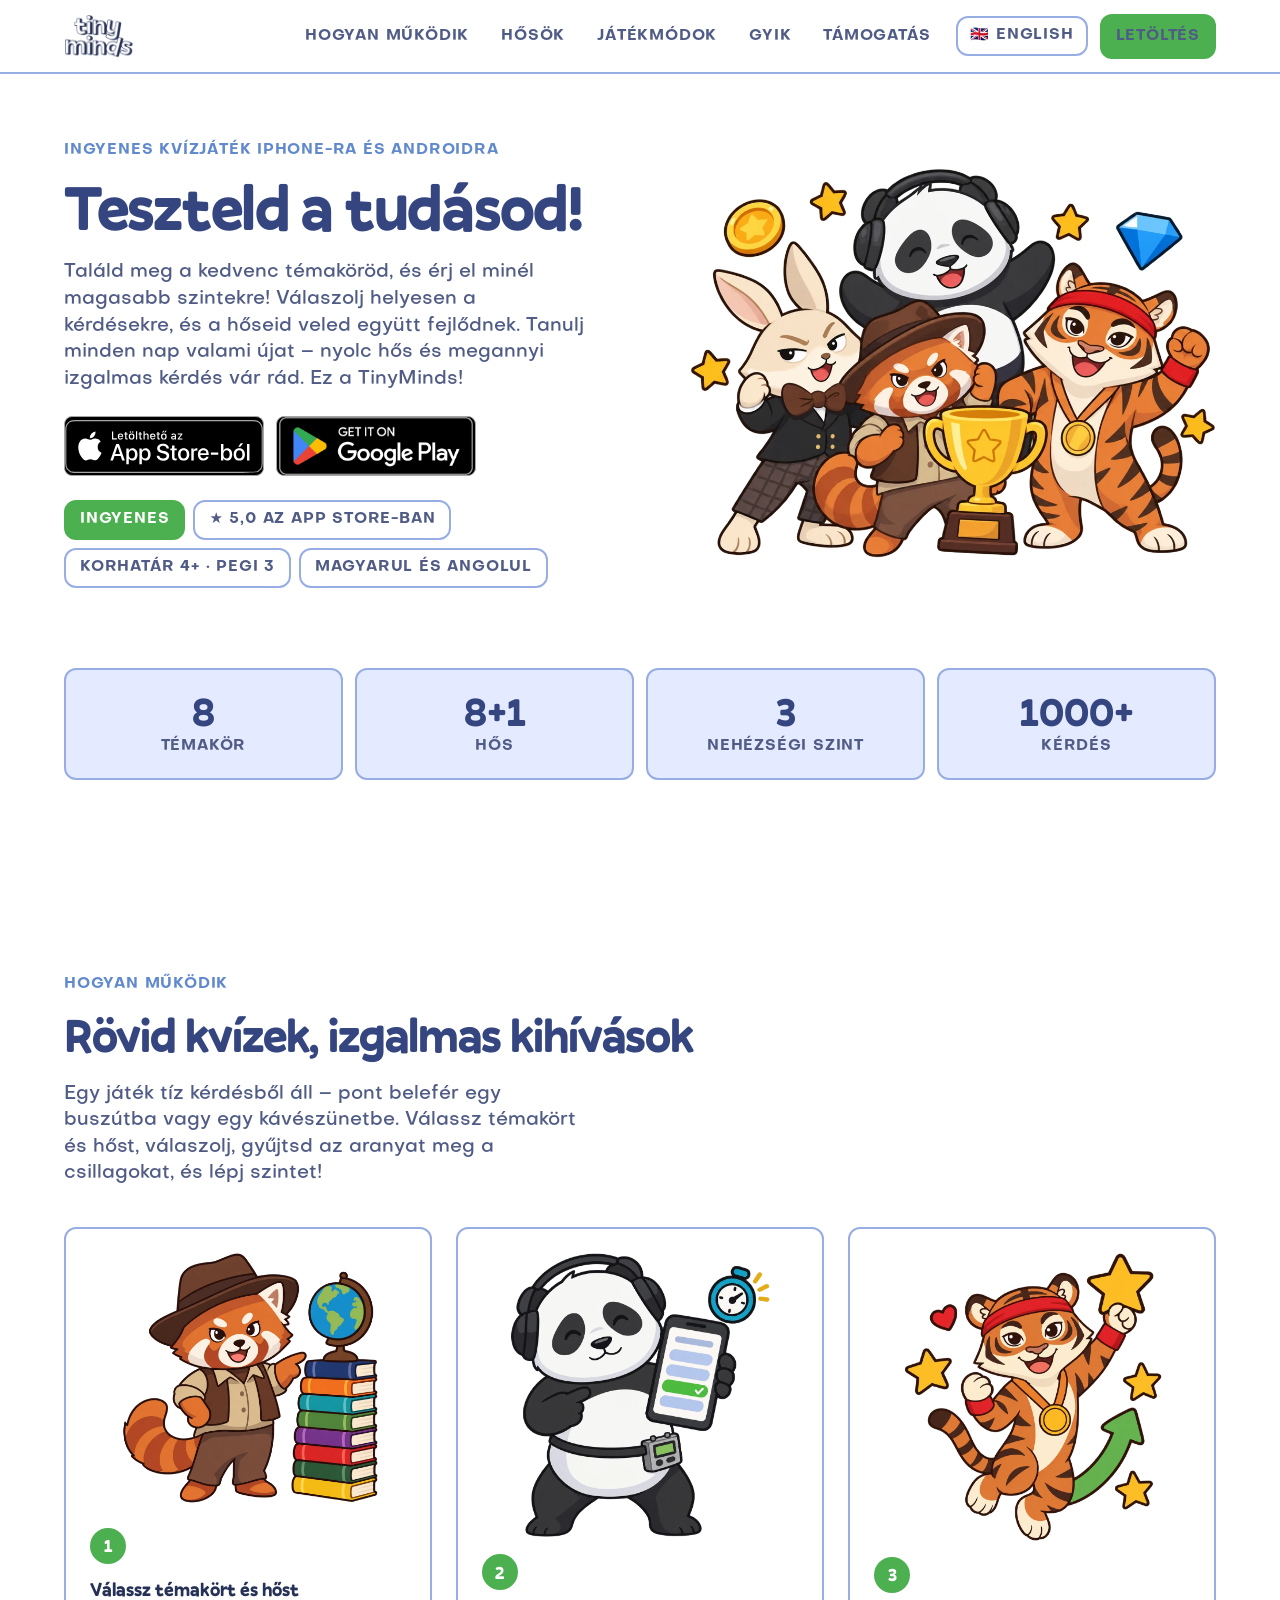
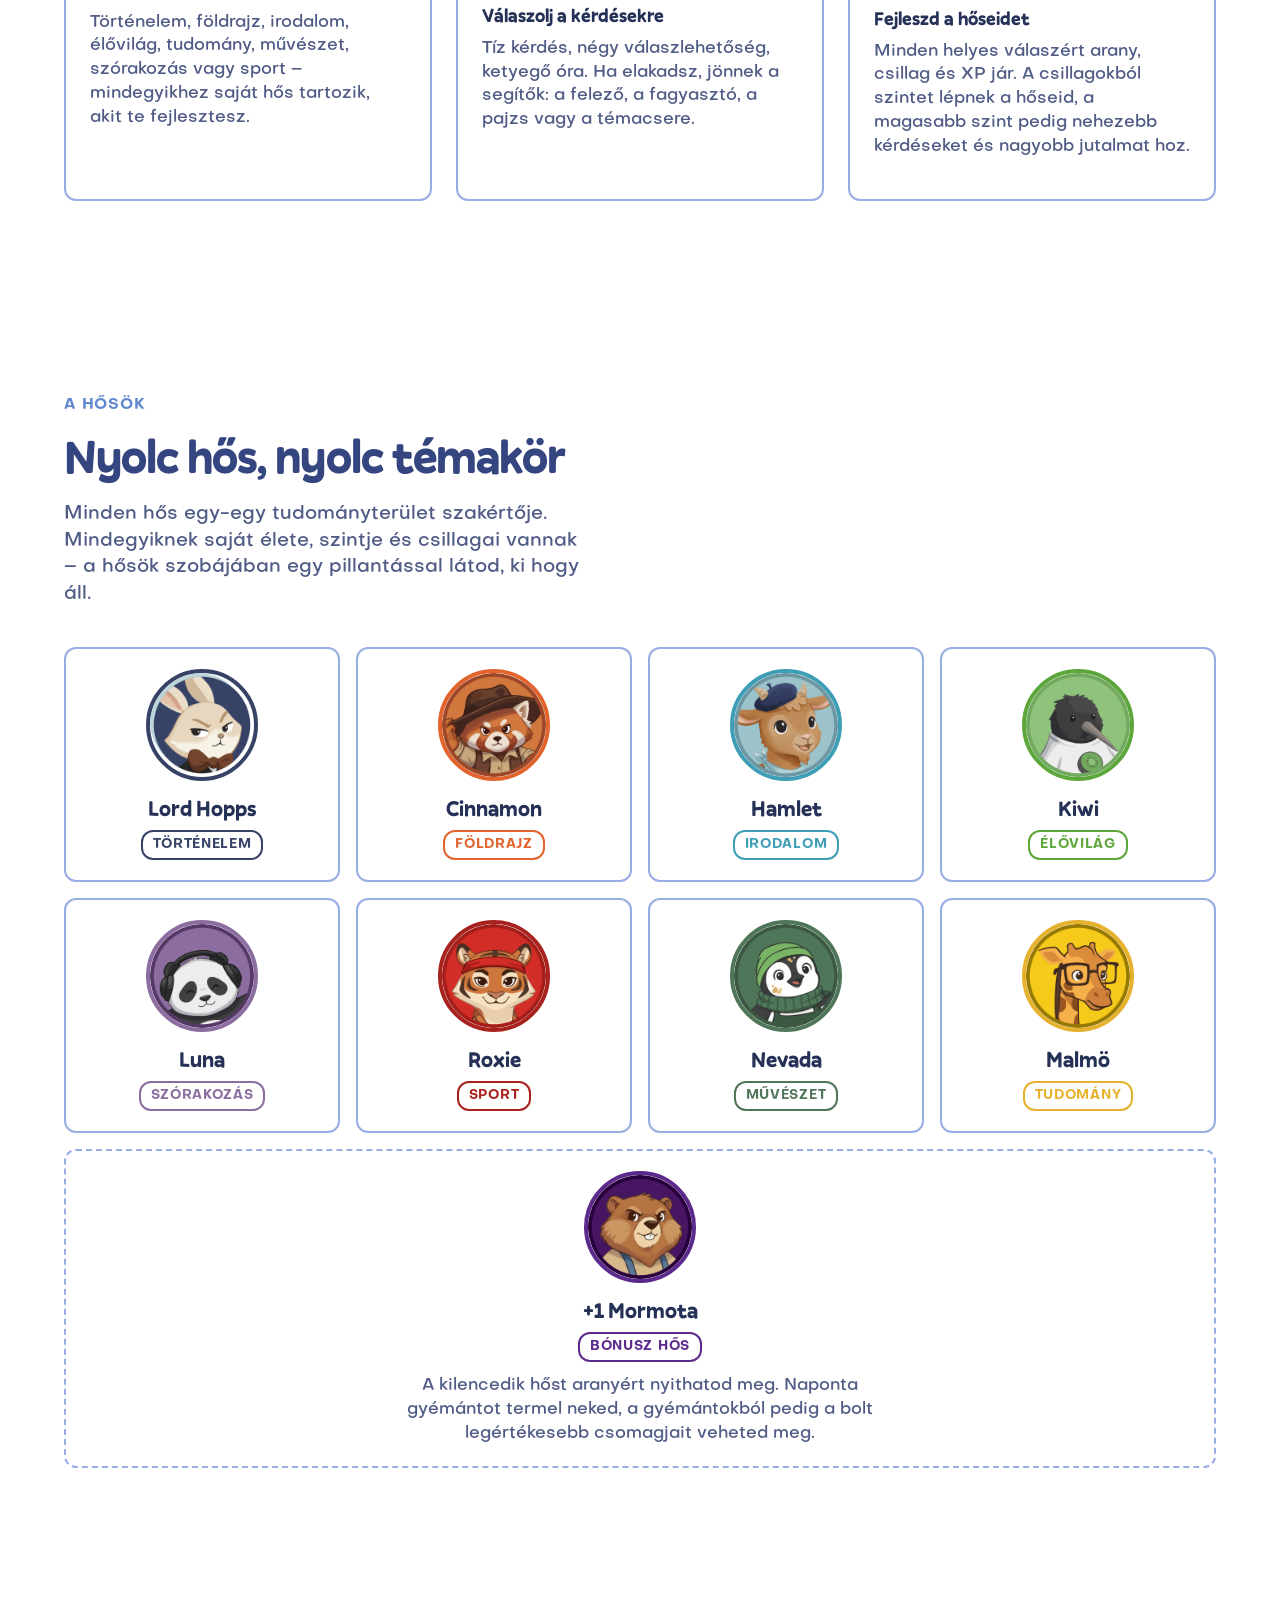
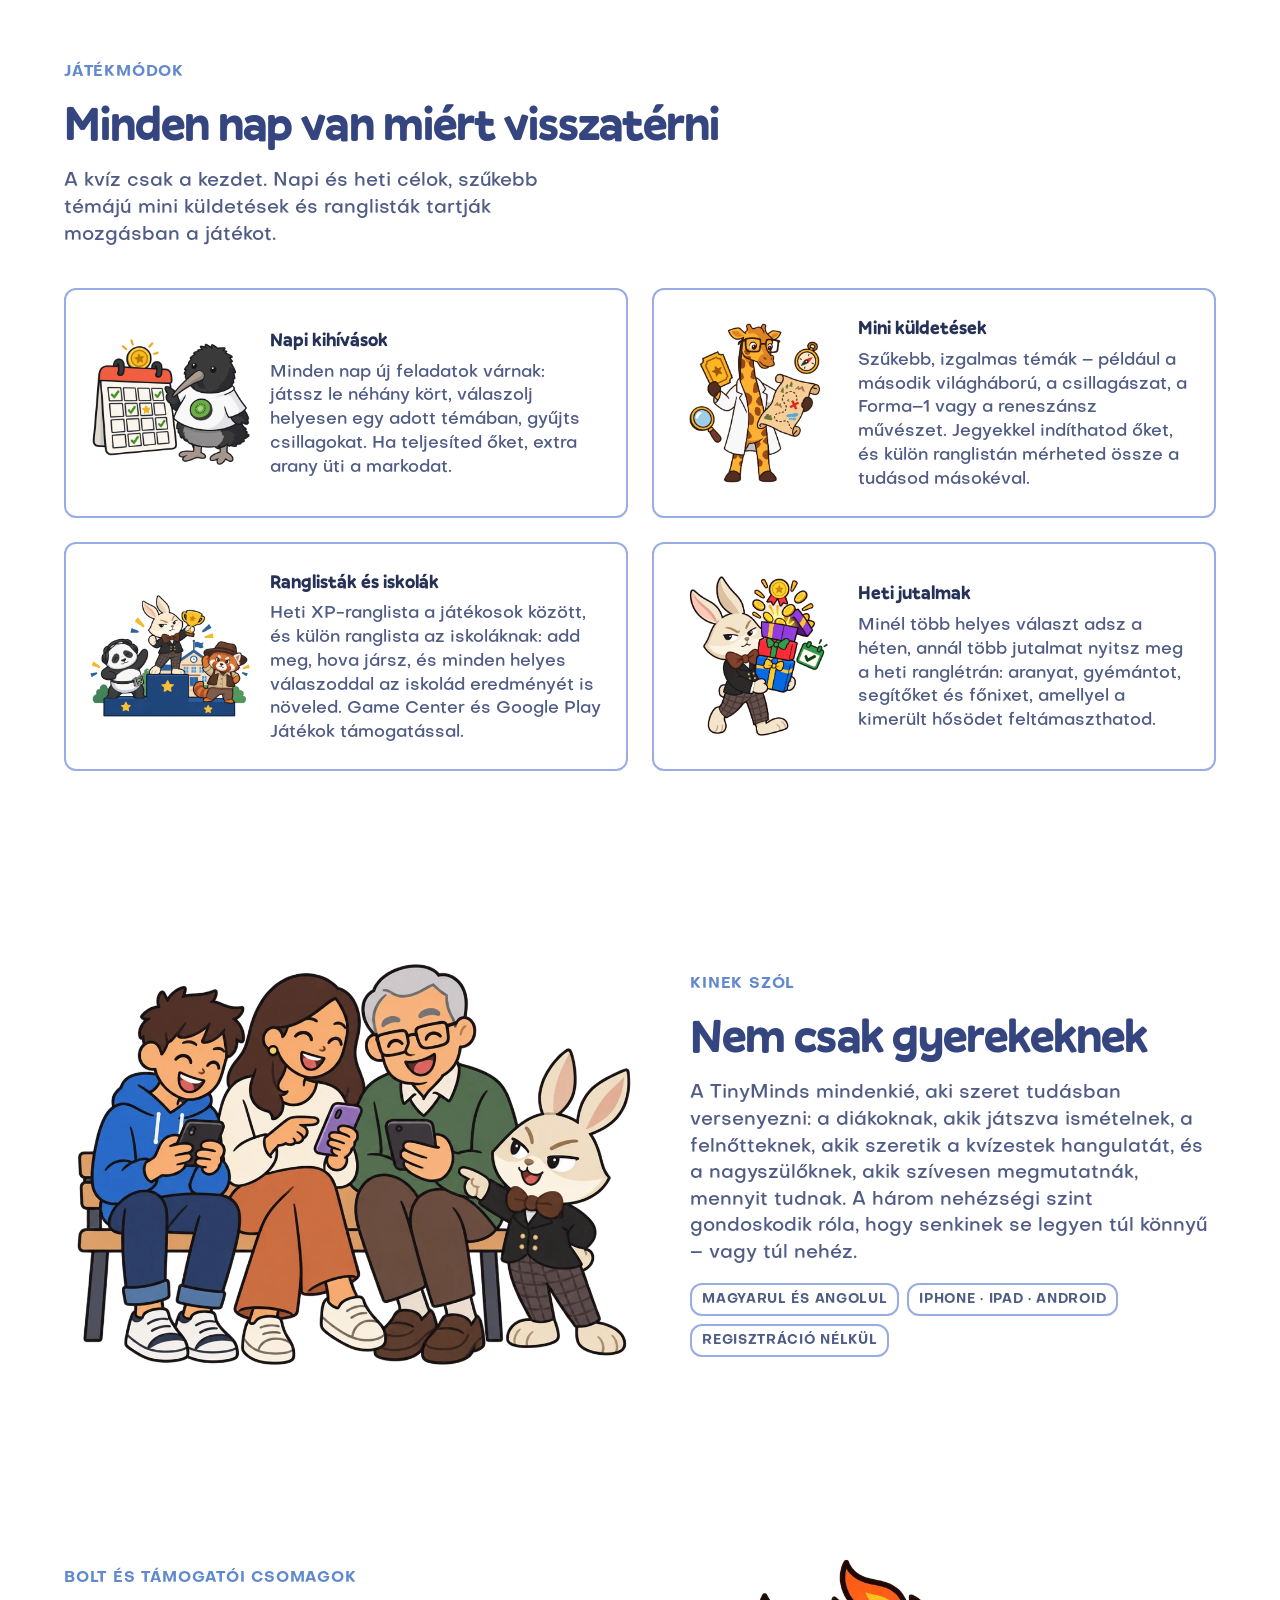
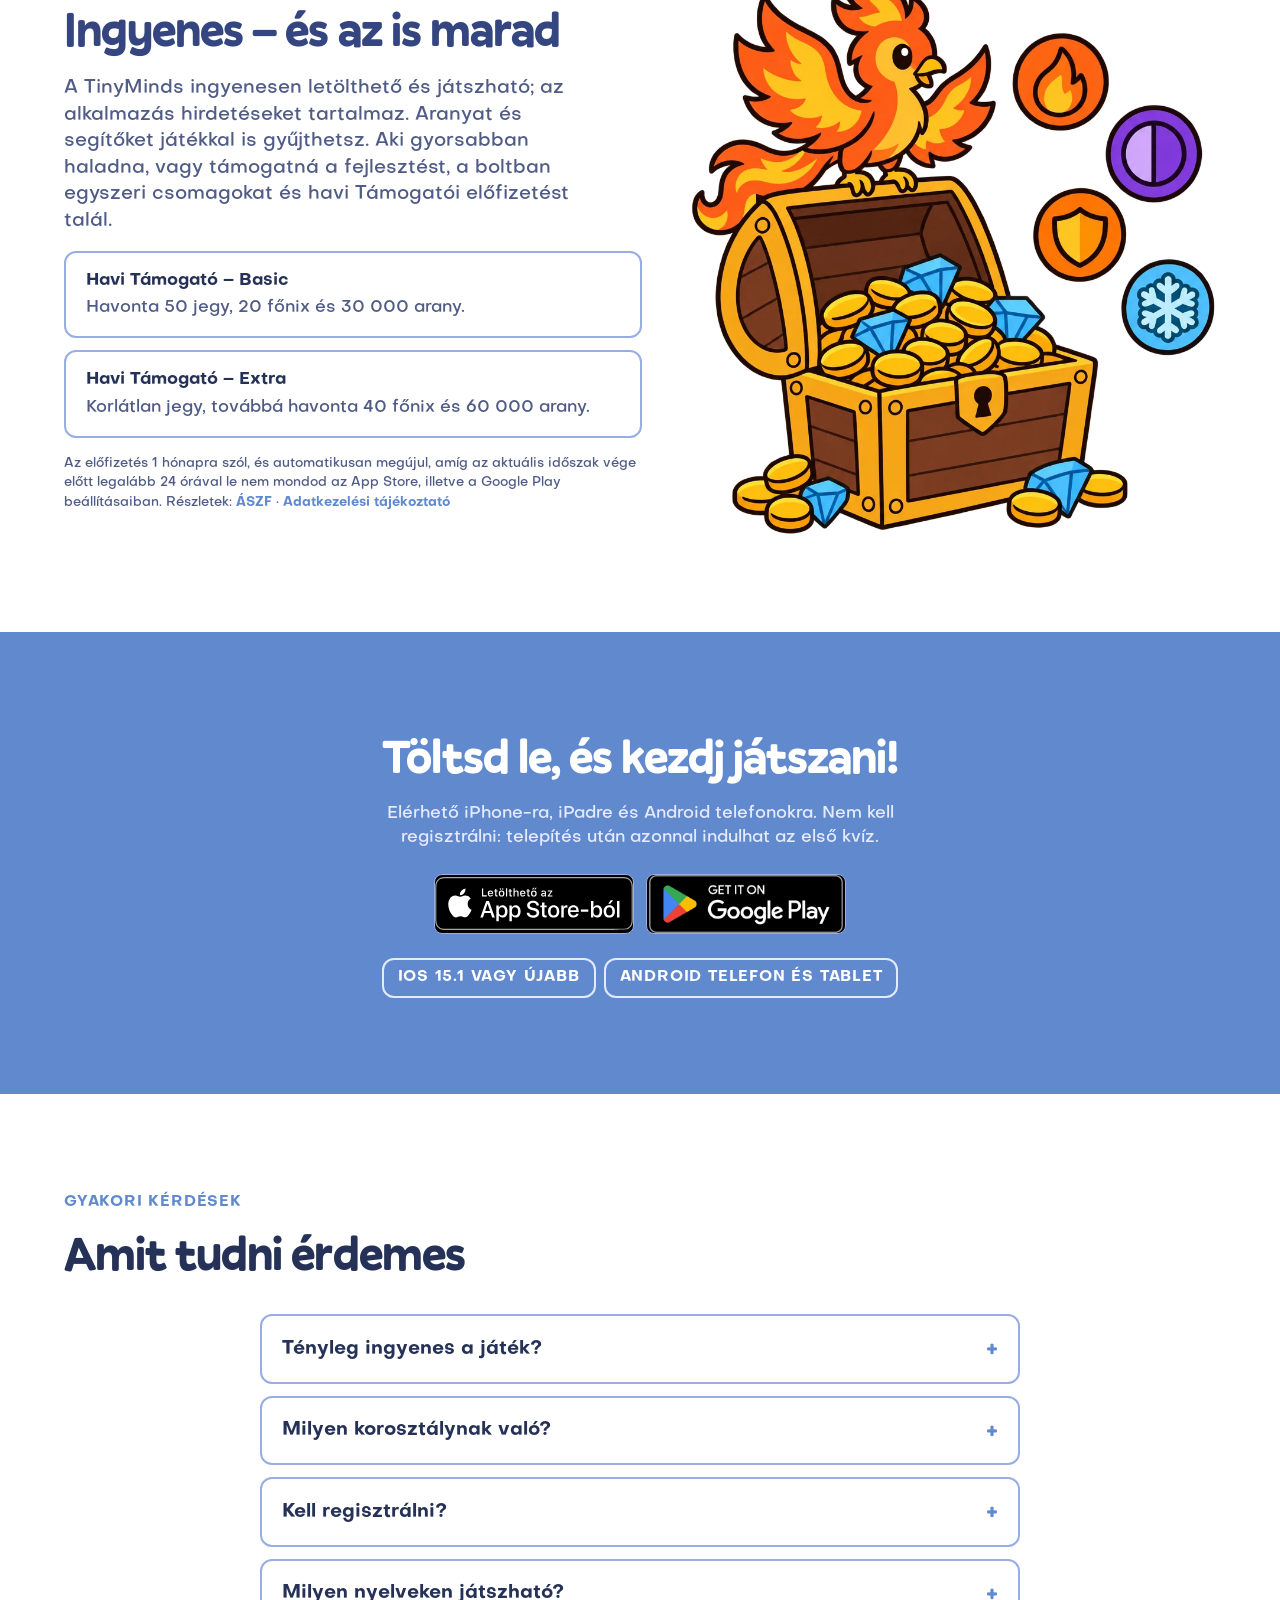
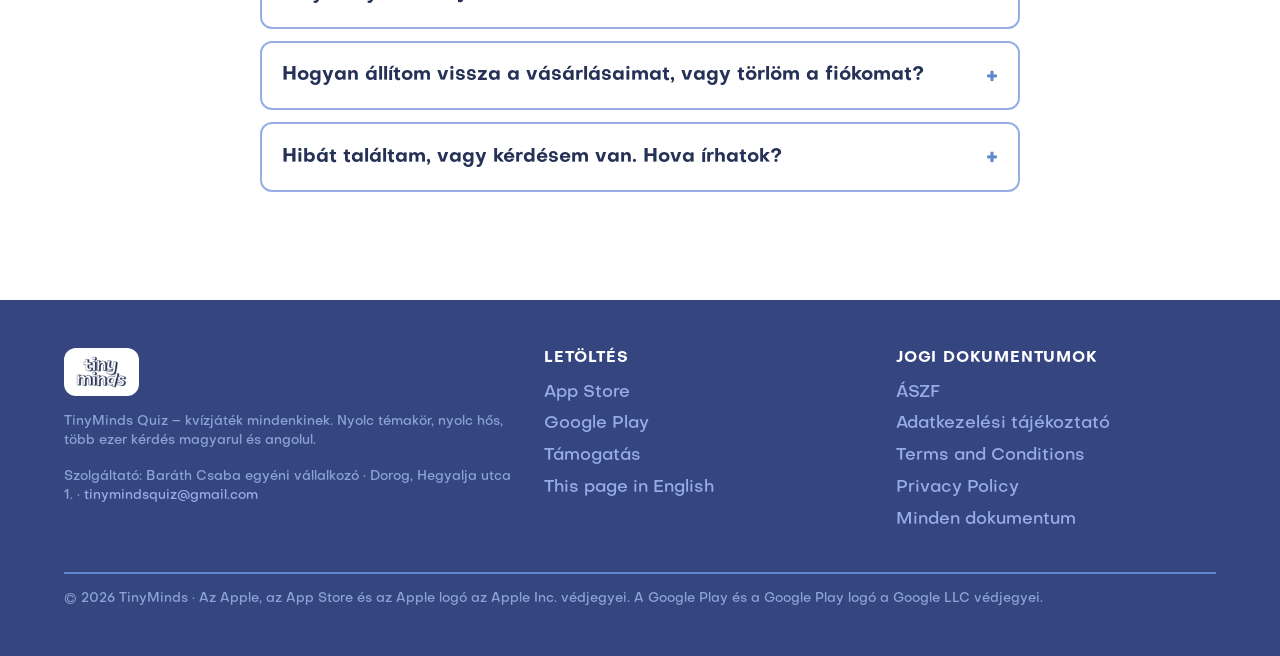
==== commit 6efadb63: "Use the app's own brand colours and fonts on the landing The reference style guide drives the layout" ====
--- a/index.html
+++ b/index.html
@@ -26,12 +26,6 @@
     <meta name="apple-itunes-app" content="app-id=6779207580" />
     <link rel="icon" type="image/png" href="/assets/hopps.png" />
     <link rel="apple-touch-icon" href="/assets/hopps.png" />
-    <link rel="preconnect" href="https://fonts.googleapis.com" />
-    <link rel="preconnect" href="https://fonts.gstatic.com" crossorigin />
-    <link
-      href="https://fonts.googleapis.com/css2?family=Nunito:wght@800;900&family=Nunito+Sans:wght@500;700&display=swap"
-      rel="stylesheet"
-    />
     <link rel="stylesheet" href="/assets/site.css" />
     <script type="application/ld+json">
       {
--- a/assets/site.css
+++ b/assets/site.css
@@ -1,17 +1,26 @@
 :root {
-  --color-eager-green: #58cc02;
-  --color-storybook-green: #d7ffb8;
-  --color-spark-blue: #1cb0f6;
-  --color-fresh-leaf: #a5ed6e;
-  --color-night-ink: #000437;
-  --color-paper-white: #ffffff;
-  --color-charcoal: #4b4b4b;
-  --color-pencil-gray: #777777;
-  --color-faded-gray: #afafaf;
-  --color-line: #e5e5e5;
-
-  --font-display: 'Nunito', ui-sans-serif, system-ui, -apple-system, 'Segoe UI', Roboto, sans-serif;
-  --font-sans: 'Nunito Sans', ui-sans-serif, system-ui, -apple-system, 'Segoe UI', Roboto, sans-serif;
+  /* TinyMinds brand palette (apps/mobile/lib/theme/colors.ts) */
+  --brand-navy: #344580; /* headerBg / primaryDark */
+  --brand-blue: #6189ce; /* primary */
+  --brand-light: #97ade4; /* border / tabBarActive */
+  --brand-card: #e4eaff; /* input / progressBg */
+  --brand-ink: #253156; /* text */
+  --brand-muted: #8ba3d4; /* textMuted */
+  --brand-green: #4caf50; /* greenButton / success */
+  --brand-white: #ffffff;
+
+  /* Semantic tokens used below */
+  --color-heading: var(--brand-navy);
+  --color-accent: var(--brand-green);
+  --color-link: var(--brand-blue);
+  --color-ink: var(--brand-ink);
+  --color-body: #505c86; /* ink at ~80% on white */
+  --color-border: var(--brand-light);
+  --color-surface: var(--brand-white);
+  --color-surface-tint: var(--brand-card);
+
+  --font-display: 'Pally', 'Nunito', ui-sans-serif, system-ui, -apple-system, 'Segoe UI', Roboto, sans-serif;
+  --font-sans: 'Objectivity', 'Nunito Sans', ui-sans-serif, system-ui, -apple-system, 'Segoe UI', Roboto, sans-serif;
 
   --text-caption: 13px;
   --text-nav-label: 15px;
@@ -26,6 +35,37 @@
   --section-gap: 96px;
 }
 
+@font-face {
+  font-family: 'Pally';
+  font-weight: 500;
+  font-display: swap;
+  src: url('/assets/fonts/Pally-Medium.woff2') format('woff2');
+}
+@font-face {
+  font-family: 'Pally';
+  font-weight: 700;
+  font-display: swap;
+  src: url('/assets/fonts/Pally-Bold.woff2') format('woff2');
+}
+@font-face {
+  font-family: 'Objectivity';
+  font-weight: 400;
+  font-display: swap;
+  src: url('/assets/fonts/Objectivity-Regular.woff2') format('woff2');
+}
+@font-face {
+  font-family: 'Objectivity';
+  font-weight: 500;
+  font-display: swap;
+  src: url('/assets/fonts/Objectivity-Medium.woff2') format('woff2');
+}
+@font-face {
+  font-family: 'Objectivity';
+  font-weight: 700;
+  font-display: swap;
+  src: url('/assets/fonts/Objectivity-Bold.woff2') format('woff2');
+}
+
 * {
   box-sizing: border-box;
 }
@@ -34,8 +74,8 @@
 }
 body {
   margin: 0;
-  background: var(--color-paper-white);
-  color: var(--color-charcoal);
+  background: var(--brand-white);
+  color: var(--color-ink);
   font-family: var(--font-sans);
   font-size: var(--text-body);
   font-weight: 500;
@@ -48,7 +88,7 @@
   display: block;
 }
 a {
-  color: var(--color-spark-blue);
+  color: var(--color-link);
   text-decoration: none;
   font-weight: 700;
 }
@@ -57,7 +97,7 @@
 }
 p {
   margin: 0 0 16px;
-  color: var(--color-pencil-gray);
+  color: var(--color-body);
 }
 .container {
   width: 100%;
@@ -69,30 +109,34 @@
 /* ---------- Typography ---------- */
 .display {
   font-family: var(--font-display);
-  font-weight: 900;
+  font-weight: 700;
   font-size: clamp(40px, 6vw, var(--text-display));
   line-height: 1.1;
   letter-spacing: -0.02em;
-  color: var(--color-eager-green);
+  color: var(--color-heading);
   margin: 0 0 16px;
 }
 .heading {
   font-family: var(--font-display);
-  font-weight: 900;
+  font-weight: 700;
   font-size: clamp(34px, 4.5vw, var(--text-heading));
   line-height: 1.2;
   letter-spacing: -0.02em;
-  color: var(--color-eager-green);
+  color: var(--color-heading);
   margin: 0 0 16px;
 }
 .heading-dark {
-  color: var(--color-charcoal);
+  color: var(--color-ink);
+}
+.subheading,
+.hero-card strong {
+  font-family: var(--font-display);
 }
 .subheading {
   font-size: var(--text-subheading);
   font-weight: 700;
   line-height: 1.4;
-  color: var(--color-charcoal);
+  color: var(--color-ink);
   margin: 0 0 8px;
 }
 .eyebrow {
@@ -101,7 +145,7 @@
   font-weight: 700;
   letter-spacing: 0.053em;
   text-transform: uppercase;
-  color: var(--color-spark-blue);
+  color: var(--color-link);
   margin-bottom: 12px;
 }
 .lead {
@@ -134,29 +178,29 @@
   filter: brightness(1.05);
 }
 .btn-primary {
-  background: var(--color-eager-green);
-  color: var(--color-paper-white);
+  background: var(--color-accent);
+  color: var(--brand-white);
 }
 .btn-outline {
   background: transparent;
-  color: var(--color-spark-blue);
-  border-color: var(--color-faded-gray);
+  color: var(--brand-navy);
+  border-color: var(--color-border);
 }
 .btn-outline:hover {
-  background: #f7f7f7;
+  background: var(--brand-card);
 }
 .pill {
   display: inline-flex;
   align-items: center;
   gap: 8px;
-  border: 2px solid var(--color-faded-gray);
+  border: 2px solid var(--color-border);
   border-radius: var(--radius);
   padding: 8px 14px;
   font-size: var(--text-nav-label);
   font-weight: 700;
   letter-spacing: 0.053em;
   text-transform: uppercase;
-  color: var(--color-pencil-gray);
+  color: var(--color-body);
   line-height: 1.33;
   white-space: nowrap;
 }
@@ -165,9 +209,9 @@
   height: 20px;
 }
 .pill-green {
-  border-color: var(--color-eager-green);
-  color: var(--color-eager-green);
-  background: var(--color-storybook-green);
+  border-color: var(--color-accent);
+  color: var(--brand-white);
+  background: var(--color-accent);
 }
 
 /* ---------- Language switch ---------- */
@@ -175,21 +219,21 @@
   display: inline-flex;
   align-items: center;
   gap: 6px;
-  border: 2px solid var(--color-faded-gray);
+  border: 2px solid var(--color-border);
   border-radius: var(--radius);
   padding: 8px 12px;
   font-size: var(--text-nav-label);
   font-weight: 700;
   letter-spacing: 0.053em;
   text-transform: uppercase;
-  color: var(--color-pencil-gray);
+  color: var(--color-body);
   line-height: 1.33;
   white-space: nowrap;
 }
 .lang-switch:hover {
   text-decoration: none;
-  background: #f2f2f2;
-  color: var(--color-charcoal);
+  background: var(--brand-card);
+  color: var(--color-ink);
 }
 .site-nav .lang-switch {
   margin-left: 8px;
@@ -201,8 +245,8 @@
   position: sticky;
   top: 0;
   z-index: 10;
-  background: var(--color-paper-white);
-  border-bottom: 2px solid var(--color-line);
+  background: var(--brand-white);
+  border-bottom: 2px solid var(--color-border);
 }
 .site-header .container {
   display: flex;
@@ -227,12 +271,12 @@
   font-weight: 700;
   letter-spacing: 0.053em;
   text-transform: uppercase;
-  color: var(--color-pencil-gray);
+  color: var(--color-body);
 }
 .site-nav a:hover {
   text-decoration: none;
-  background: #f2f2f2;
-  color: var(--color-charcoal);
+  background: var(--brand-card);
+  color: var(--color-ink);
 }
 .site-nav .btn {
   margin-left: 8px;
@@ -240,13 +284,13 @@
 }
 .nav-toggle {
   display: none;
-  border: 2px solid var(--color-faded-gray);
+  border: 2px solid var(--color-border);
   border-radius: var(--radius);
   background: transparent;
   padding: 8px 12px;
   font: inherit;
   font-weight: 700;
-  color: var(--color-pencil-gray);
+  color: var(--color-body);
   cursor: pointer;
 }
 
@@ -322,25 +366,26 @@
   gap: 12px;
 }
 .stat {
-  border: 2px solid var(--color-line);
-  border-radius: var(--radius);
+  border: 2px solid var(--color-border);
+  border-radius: var(--radius);
+  background: var(--brand-card);
   padding: 20px;
   text-align: center;
 }
 .stat strong {
   display: block;
   font-family: var(--font-display);
-  font-weight: 900;
+  font-weight: 700;
   font-size: 40px;
   line-height: 1.1;
-  color: var(--color-eager-green);
+  color: var(--brand-navy);
 }
 .stat span {
   font-size: var(--text-nav-label);
   font-weight: 700;
   letter-spacing: 0.053em;
   text-transform: uppercase;
-  color: var(--color-pencil-gray);
+  color: var(--color-body);
 }
 
 /* Steps */
@@ -351,7 +396,7 @@
   margin-top: 40px;
 }
 .step {
-  border: 2px solid var(--color-line);
+  border: 2px solid var(--color-border);
   border-radius: var(--radius);
   padding: 24px;
 }
@@ -367,10 +412,10 @@
   width: 36px;
   height: 36px;
   border-radius: 50%;
-  background: var(--color-eager-green);
-  color: var(--color-paper-white);
+  background: var(--color-accent);
+  color: var(--brand-white);
   font-family: var(--font-display);
-  font-weight: 900;
+  font-weight: 700;
   font-size: 18px;
   margin-bottom: 12px;
 }
@@ -383,7 +428,7 @@
   margin-top: 40px;
 }
 .hero-card {
-  border: 2px solid var(--color-line);
+  border: 2px solid var(--color-border);
   border-radius: var(--radius);
   padding: 20px 16px;
   text-align: center;
@@ -392,23 +437,23 @@
   width: 112px;
   height: 112px;
   border-radius: 50%;
-  border: 4px solid var(--hero-color, var(--color-faded-gray));
+  border: 4px solid var(--hero-color, var(--color-border));
   margin: 0 auto 12px;
 }
 .hero-card strong {
   display: block;
   font-family: var(--font-display);
-  font-weight: 900;
+  font-weight: 700;
   font-size: 22px;
-  color: var(--color-charcoal);
+  color: var(--color-ink);
 }
 .hero-card span {
   display: inline-block;
   margin-top: 6px;
   padding: 4px 10px;
   border-radius: var(--radius);
-  border: 2px solid var(--hero-color, var(--color-faded-gray));
-  color: var(--hero-color, var(--color-pencil-gray));
+  border: 2px solid var(--hero-color, var(--color-border));
+  color: var(--hero-color, var(--color-body));
   font-size: var(--text-caption);
   font-weight: 700;
   letter-spacing: 0.053em;
@@ -439,7 +484,7 @@
   grid-template-columns: 160px 1fr;
   gap: 20px;
   align-items: center;
-  border: 2px solid var(--color-line);
+  border: 2px solid var(--color-border);
   border-radius: var(--radius);
   padding: 24px;
 }
@@ -471,17 +516,17 @@
   gap: 12px;
 }
 .plan-list li {
-  border: 2px solid var(--color-line);
+  border: 2px solid var(--color-border);
   border-radius: var(--radius);
   padding: 16px 20px;
 }
 .plan-list strong {
   display: block;
-  color: var(--color-charcoal);
+  color: var(--color-ink);
   margin-bottom: 4px;
 }
 .plan-list span {
-  color: var(--color-pencil-gray);
+  color: var(--color-body);
 }
 .fine-print {
   font-size: var(--text-caption);
@@ -491,25 +536,28 @@
 
 /* Download band */
 .download-band {
-  background: var(--color-eager-green);
-  color: var(--color-paper-white);
+  background: var(--brand-blue);
+  color: var(--brand-white);
   text-align: center;
 }
 .download-band .heading {
-  color: var(--color-paper-white);
+  color: var(--brand-white);
 }
 .download-band p {
-  color: var(--color-storybook-green);
+  color: var(--brand-card);
   max-width: 560px;
   margin-inline: auto;
+}
+.download-band .store-badge {
+  border-color: var(--brand-light);
 }
 .download-band .store-badges {
   justify-content: center;
   margin-top: 24px;
 }
 .download-band .pill {
-  border-color: var(--color-storybook-green);
-  color: var(--color-paper-white);
+  border-color: var(--brand-card);
+  color: var(--brand-white);
 }
 .download-band .hero-facts {
   justify-content: center;
@@ -521,7 +569,7 @@
   margin: 32px auto 0;
 }
 details {
-  border: 2px solid var(--color-line);
+  border: 2px solid var(--color-border);
   border-radius: var(--radius);
   padding: 0 20px;
   margin-bottom: 12px;
@@ -532,7 +580,7 @@
   padding: 16px 0;
   font-size: var(--text-subheading);
   font-weight: 700;
-  color: var(--color-charcoal);
+  color: var(--color-ink);
   display: flex;
   justify-content: space-between;
   align-items: center;
@@ -544,9 +592,9 @@
 summary::after {
   content: '+';
   font-family: var(--font-display);
-  font-weight: 900;
+  font-weight: 700;
   font-size: 24px;
-  color: var(--color-eager-green);
+  color: var(--brand-blue);
   flex: 0 0 auto;
 }
 details[open] summary::after {
@@ -558,13 +606,13 @@
 
 /* English summary */
 .english {
-  border-top: 2px solid var(--color-line);
+  border-top: 2px solid var(--color-border);
 }
 
 /* Footer */
 .site-footer {
-  background: var(--color-eager-green);
-  color: var(--color-paper-white);
+  background: var(--brand-navy);
+  color: var(--brand-white);
   padding-block: 48px;
 }
 .footer-grid {
@@ -578,7 +626,7 @@
   font-weight: 700;
   letter-spacing: 0.053em;
   text-transform: uppercase;
-  color: var(--color-paper-white);
+  color: var(--brand-white);
 }
 .site-footer ul {
   list-style: none;
@@ -589,18 +637,18 @@
   margin-bottom: 8px;
 }
 .site-footer a {
-  color: var(--color-fresh-leaf);
+  color: var(--brand-light);
   font-weight: 500;
 }
 .site-footer p {
-  color: var(--color-storybook-green);
+  color: var(--brand-muted);
   font-size: var(--text-caption);
   line-height: 1.5;
 }
 .footer-brand img {
   height: 48px;
   width: auto;
-  background: var(--color-paper-white);
+  background: var(--brand-white);
   border-radius: var(--radius);
   padding: 8px 12px;
   margin-bottom: 16px;
@@ -608,9 +656,9 @@
 .footer-bottom {
   margin-top: 32px;
   padding-top: 16px;
-  border-top: 2px solid var(--color-fresh-leaf);
+  border-top: 2px solid var(--brand-blue);
   font-size: var(--text-caption);
-  color: var(--color-storybook-green);
+  color: var(--brand-muted);
 }
 
 /* ---------- Responsive ---------- */
@@ -651,8 +699,8 @@
     top: 100%;
     flex-direction: column;
     align-items: stretch;
-    background: var(--color-paper-white);
-    border-bottom: 2px solid var(--color-line);
+    background: var(--brand-white);
+    border-bottom: 2px solid var(--color-border);
     padding: 12px 24px 20px;
   }
   .site-nav.open {
